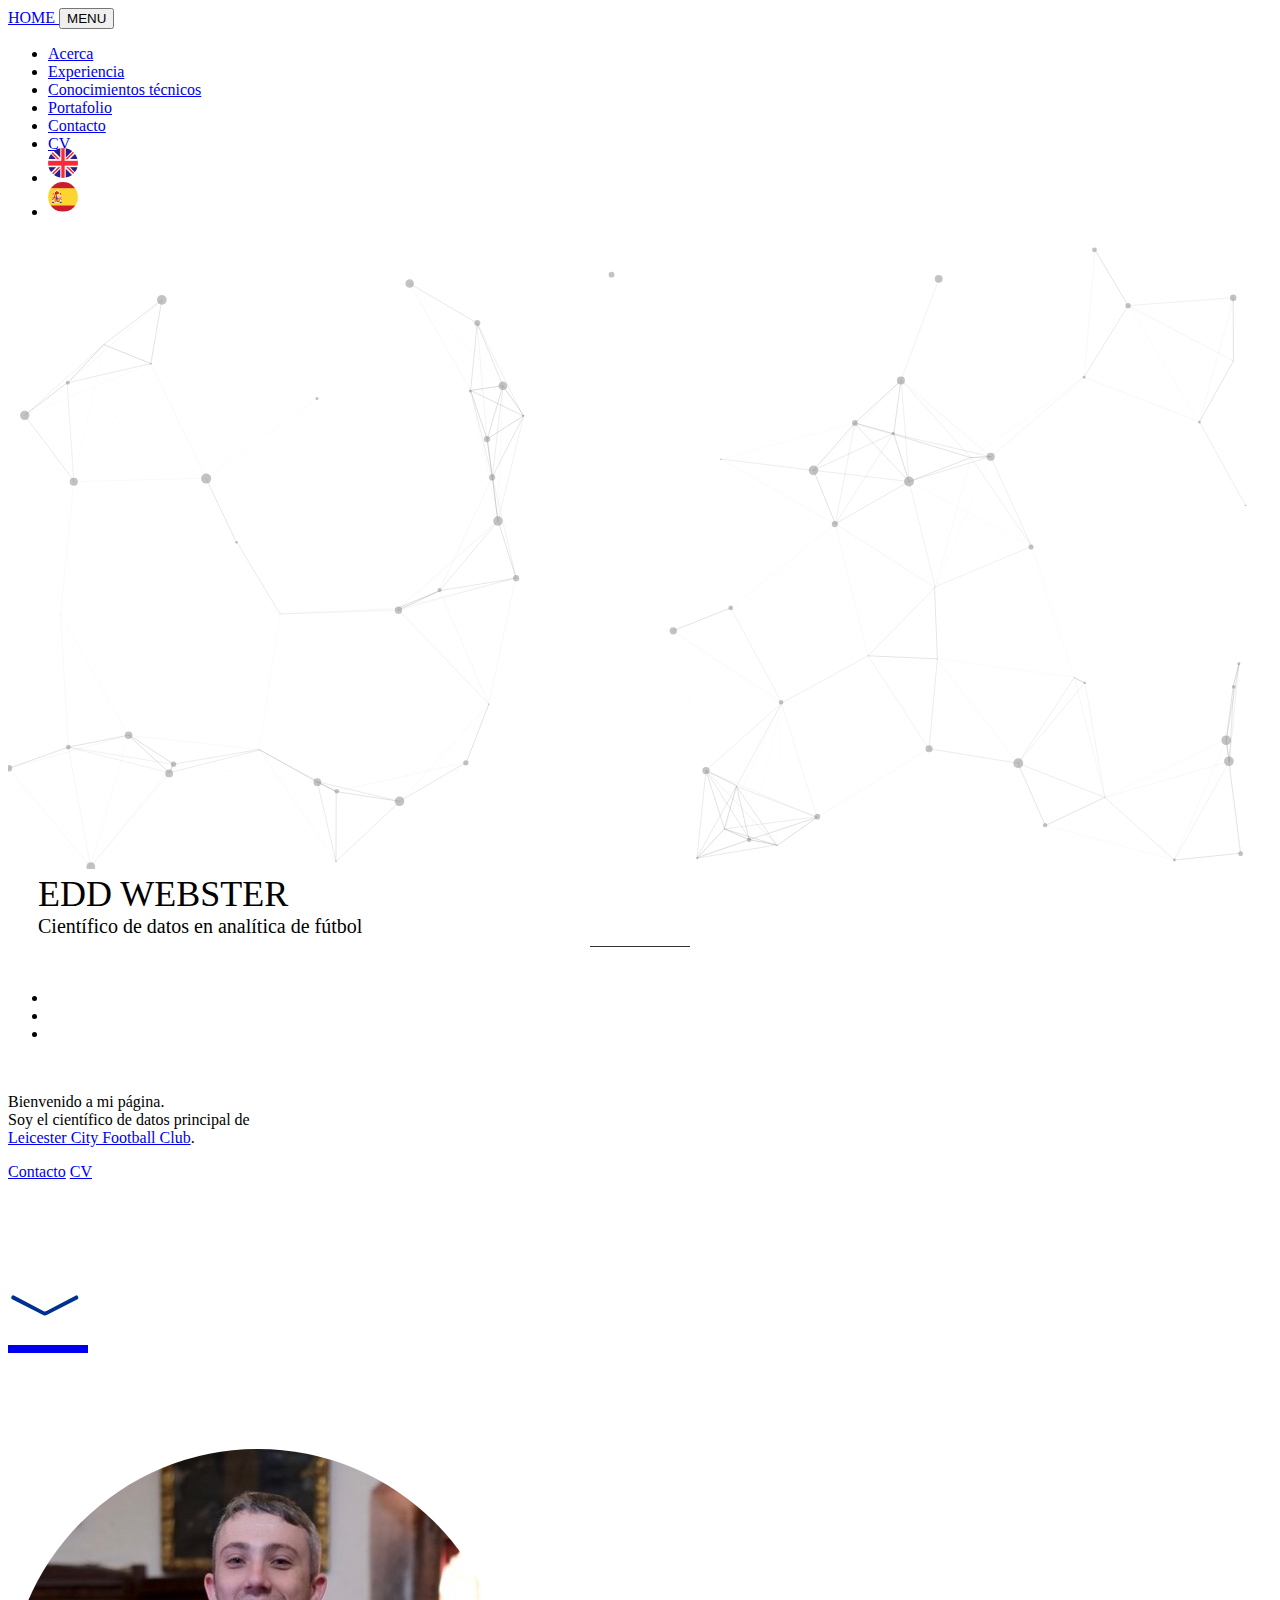
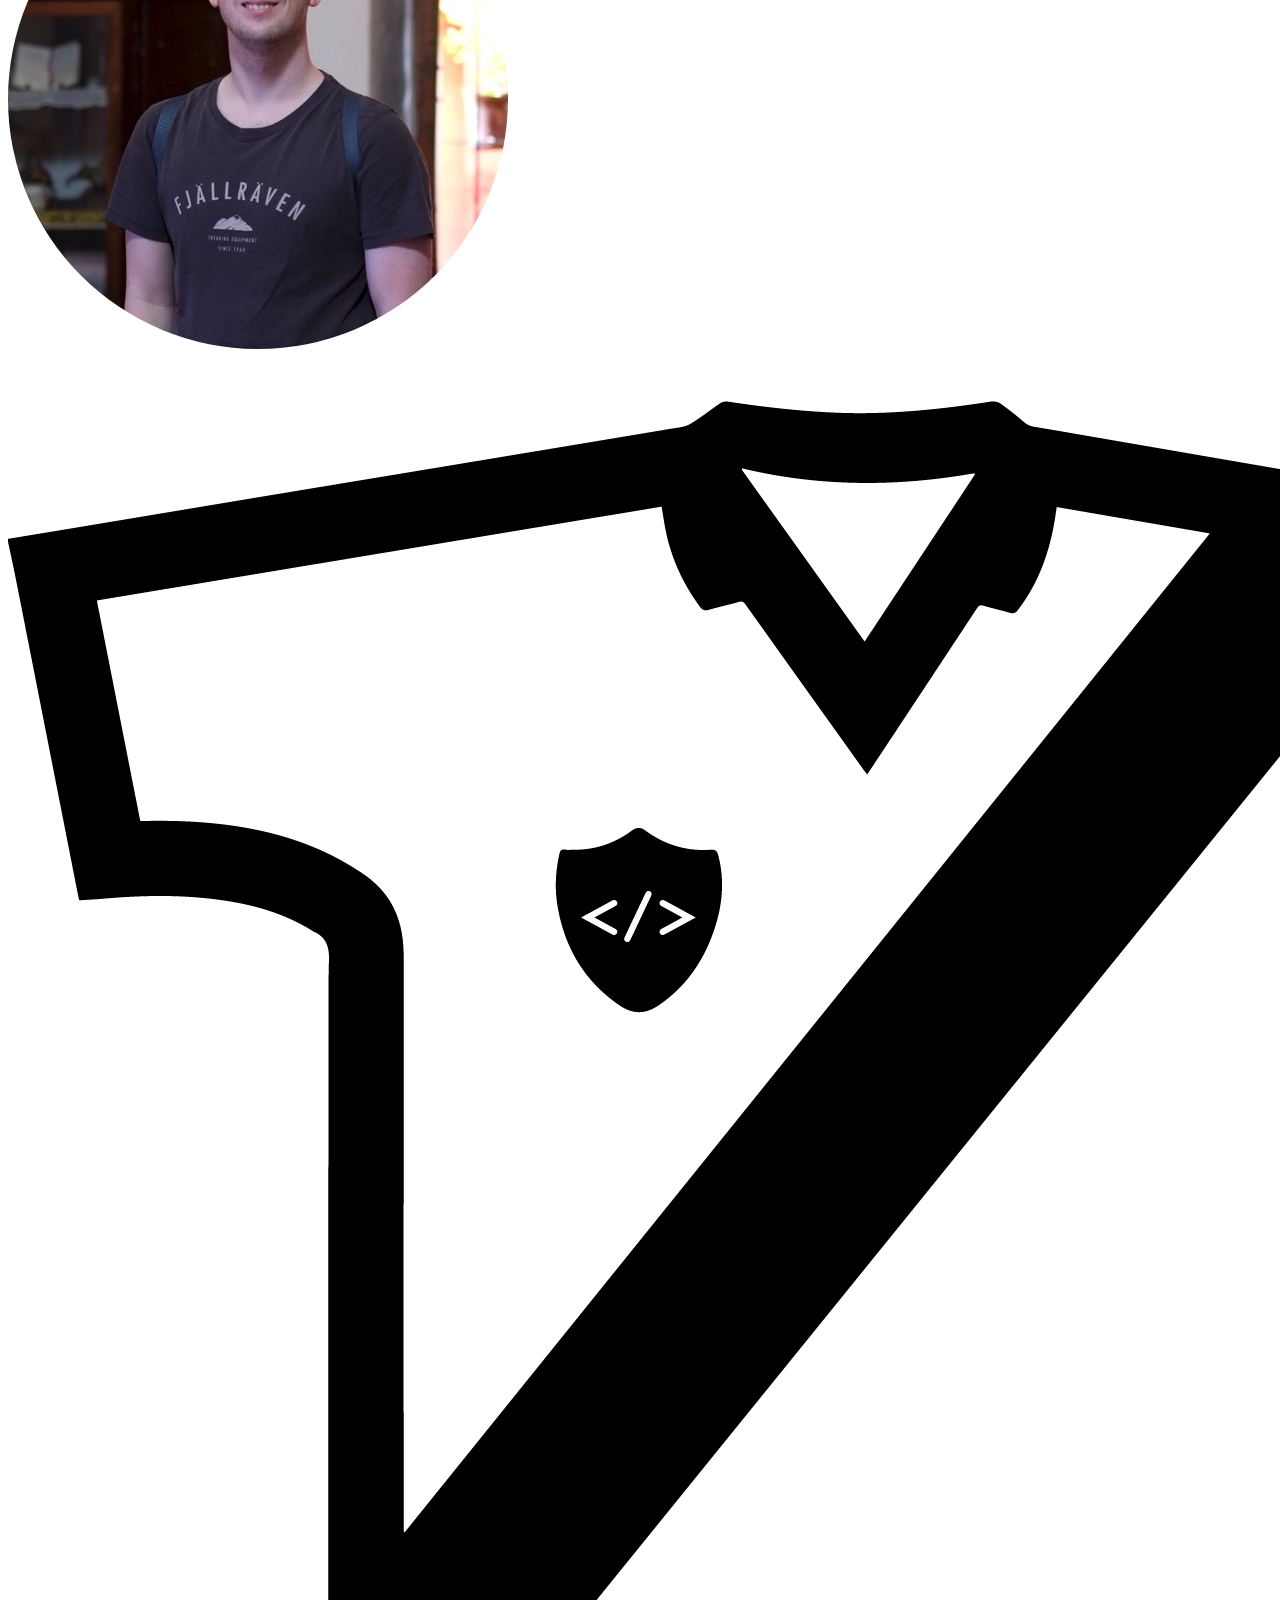
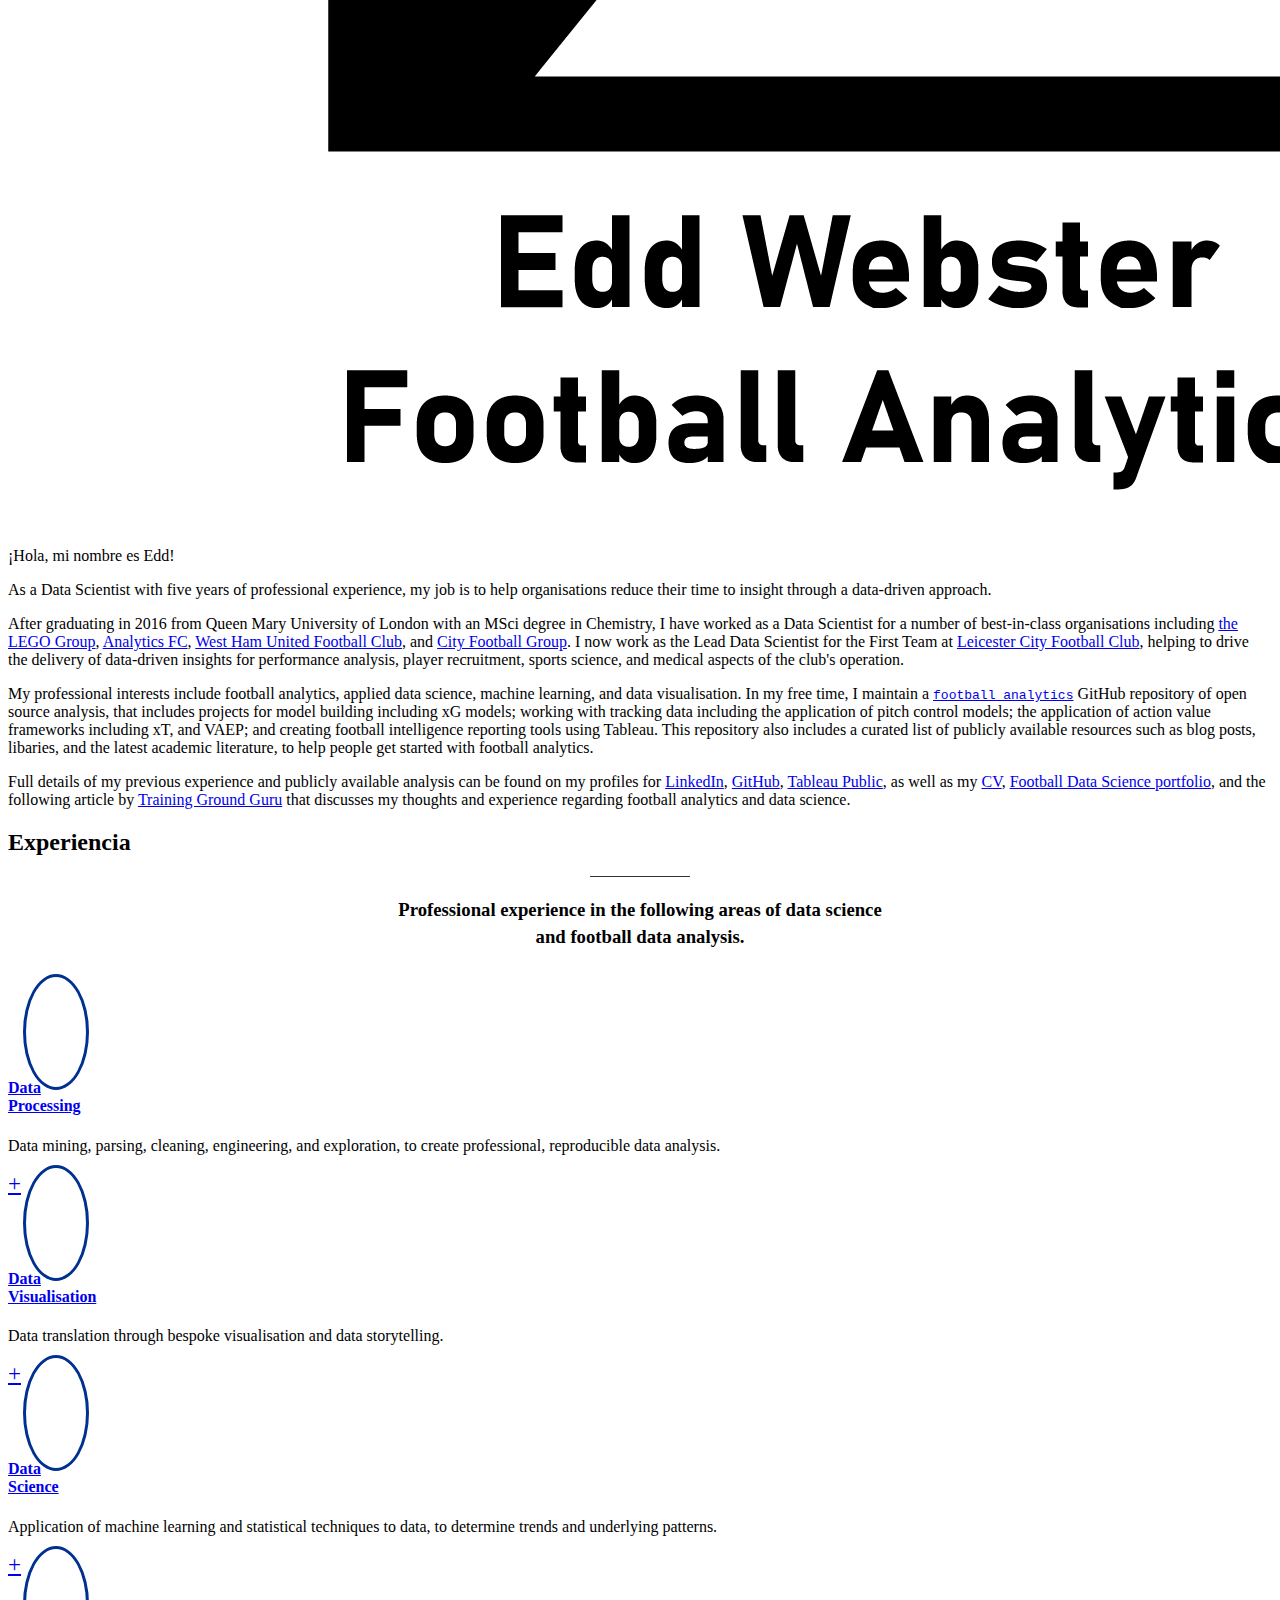
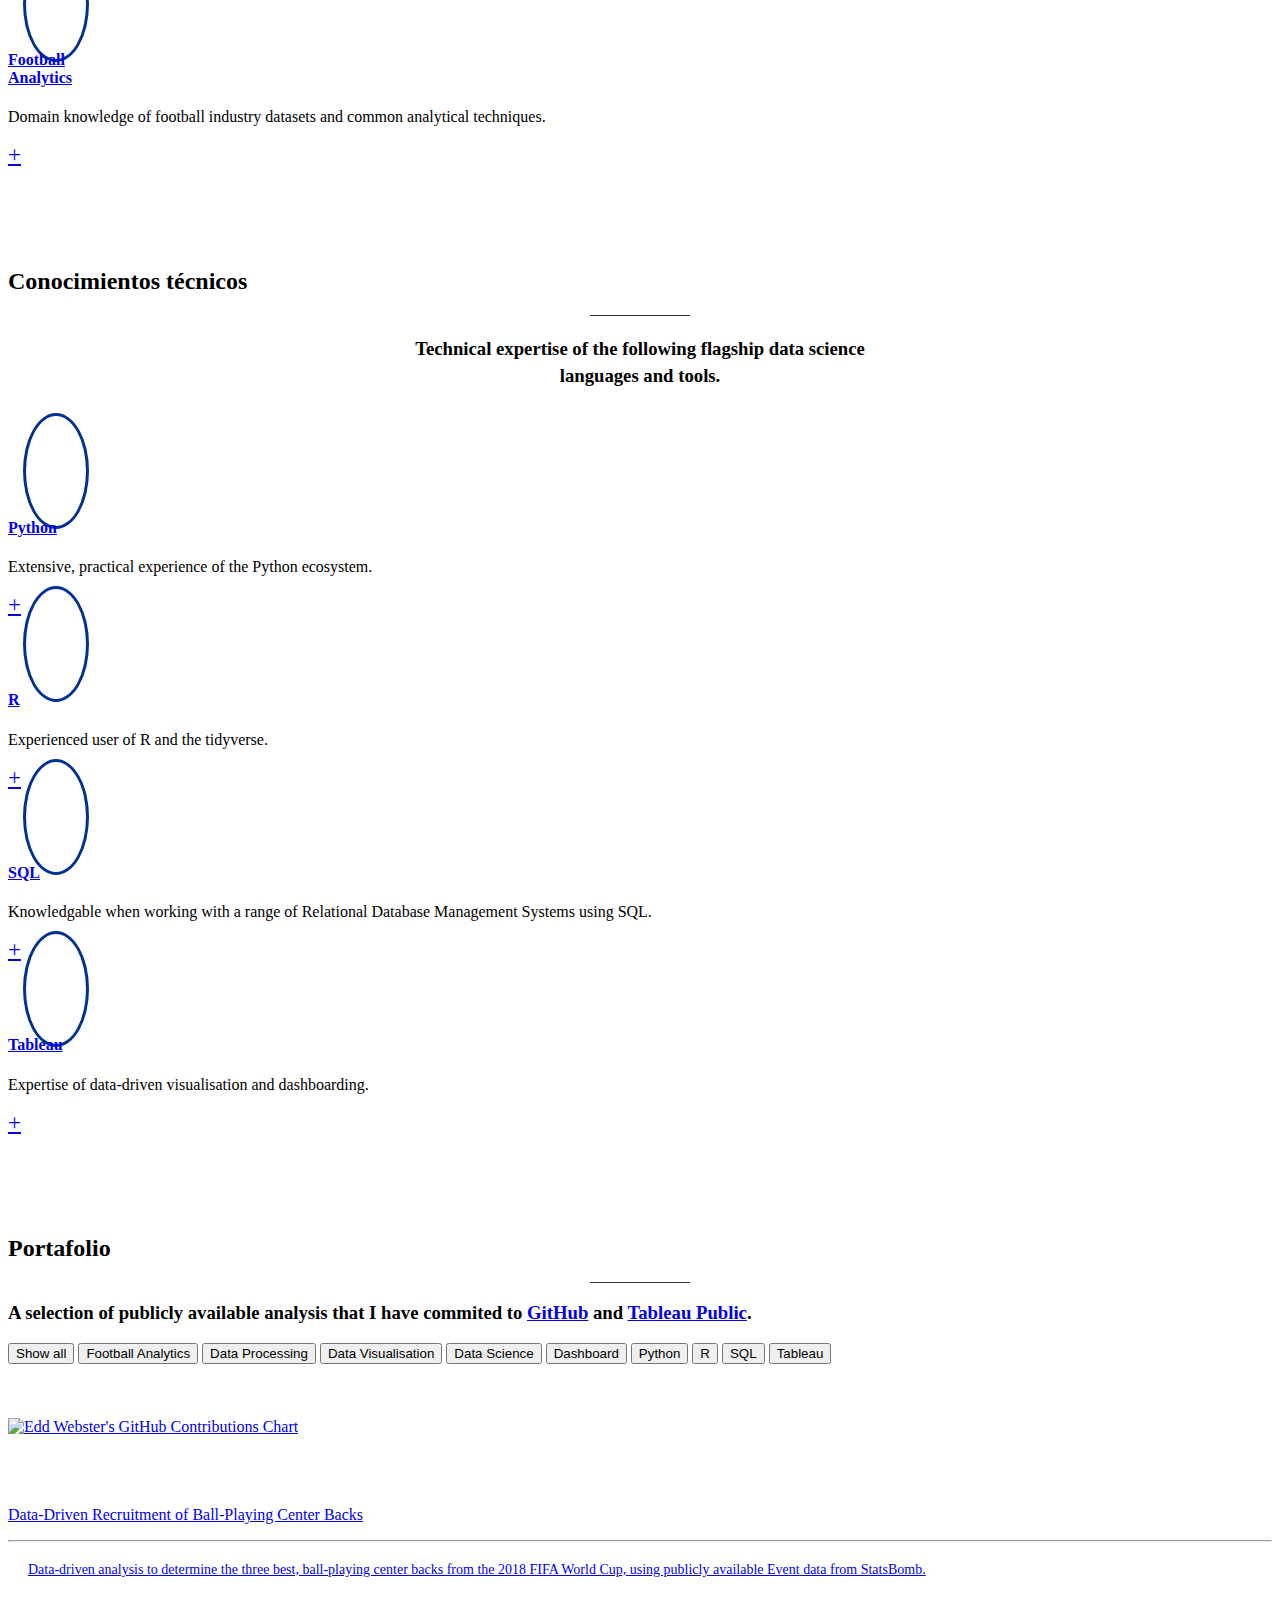
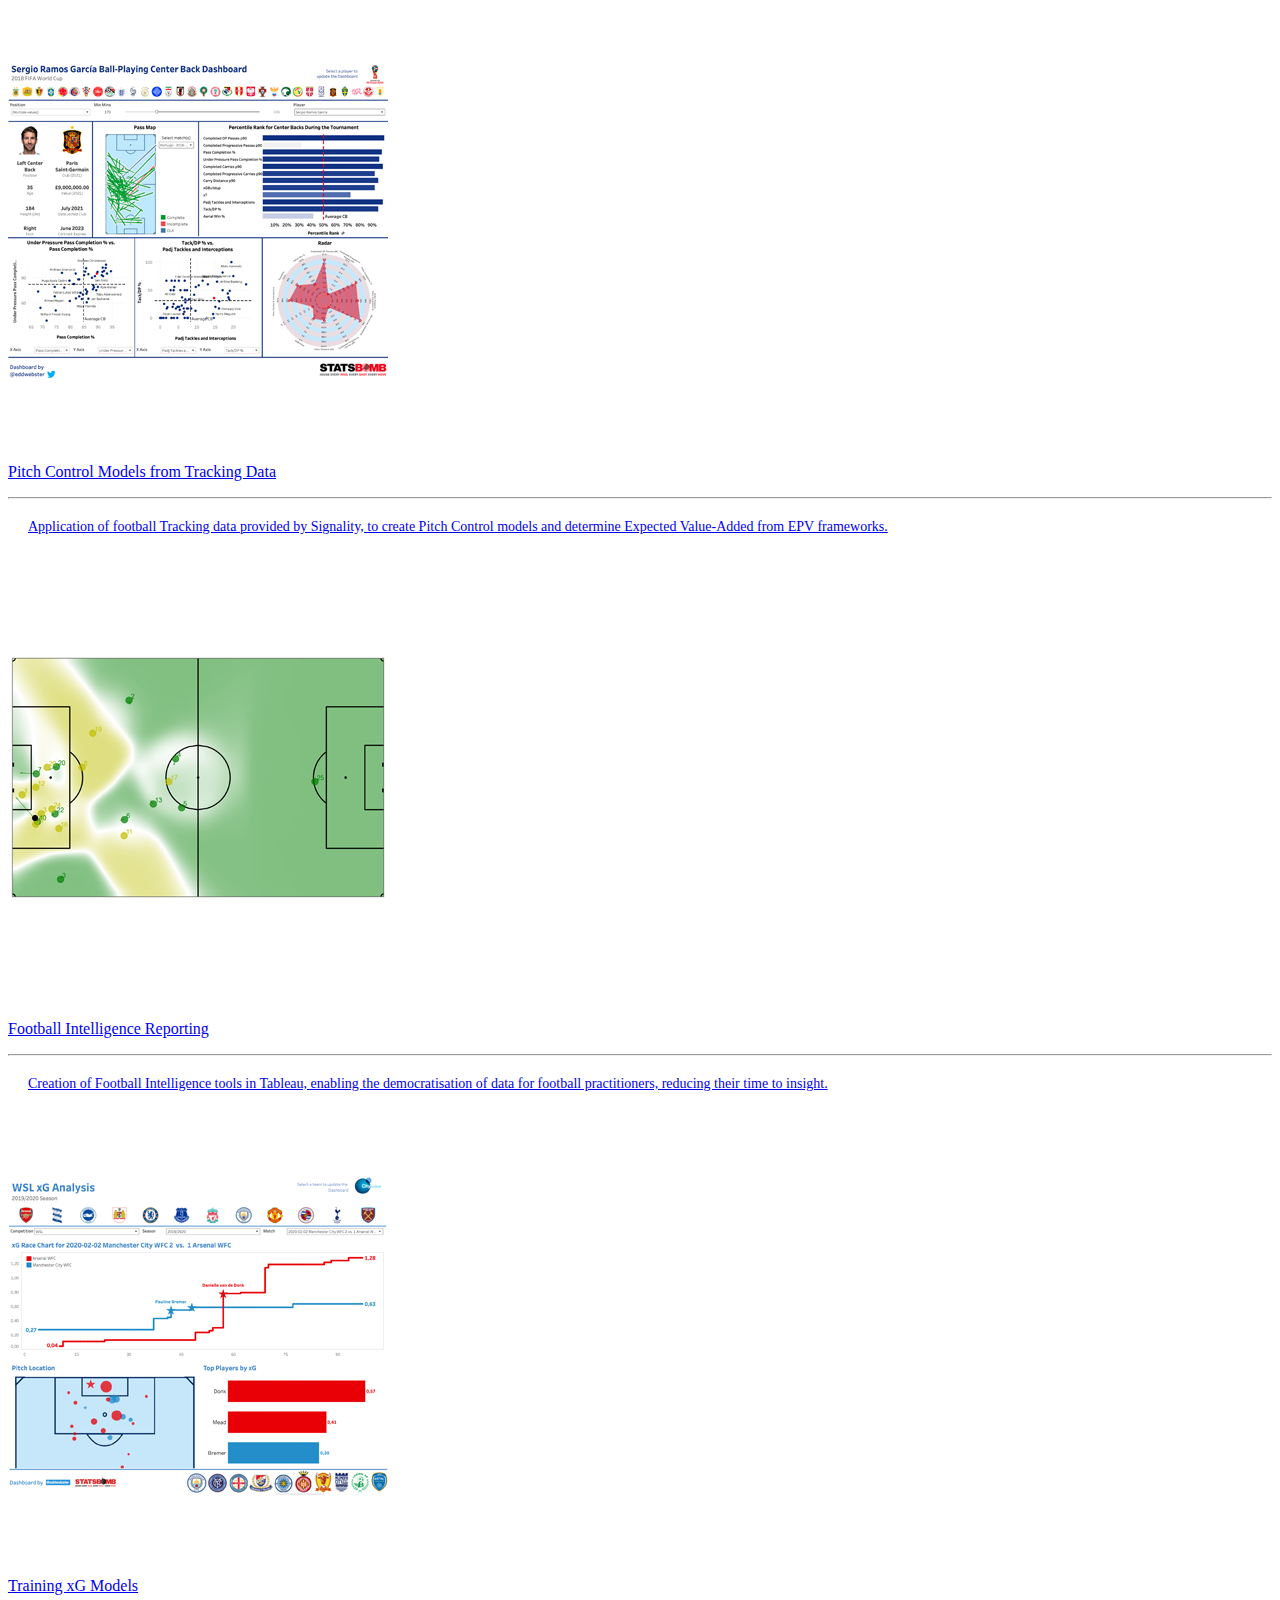
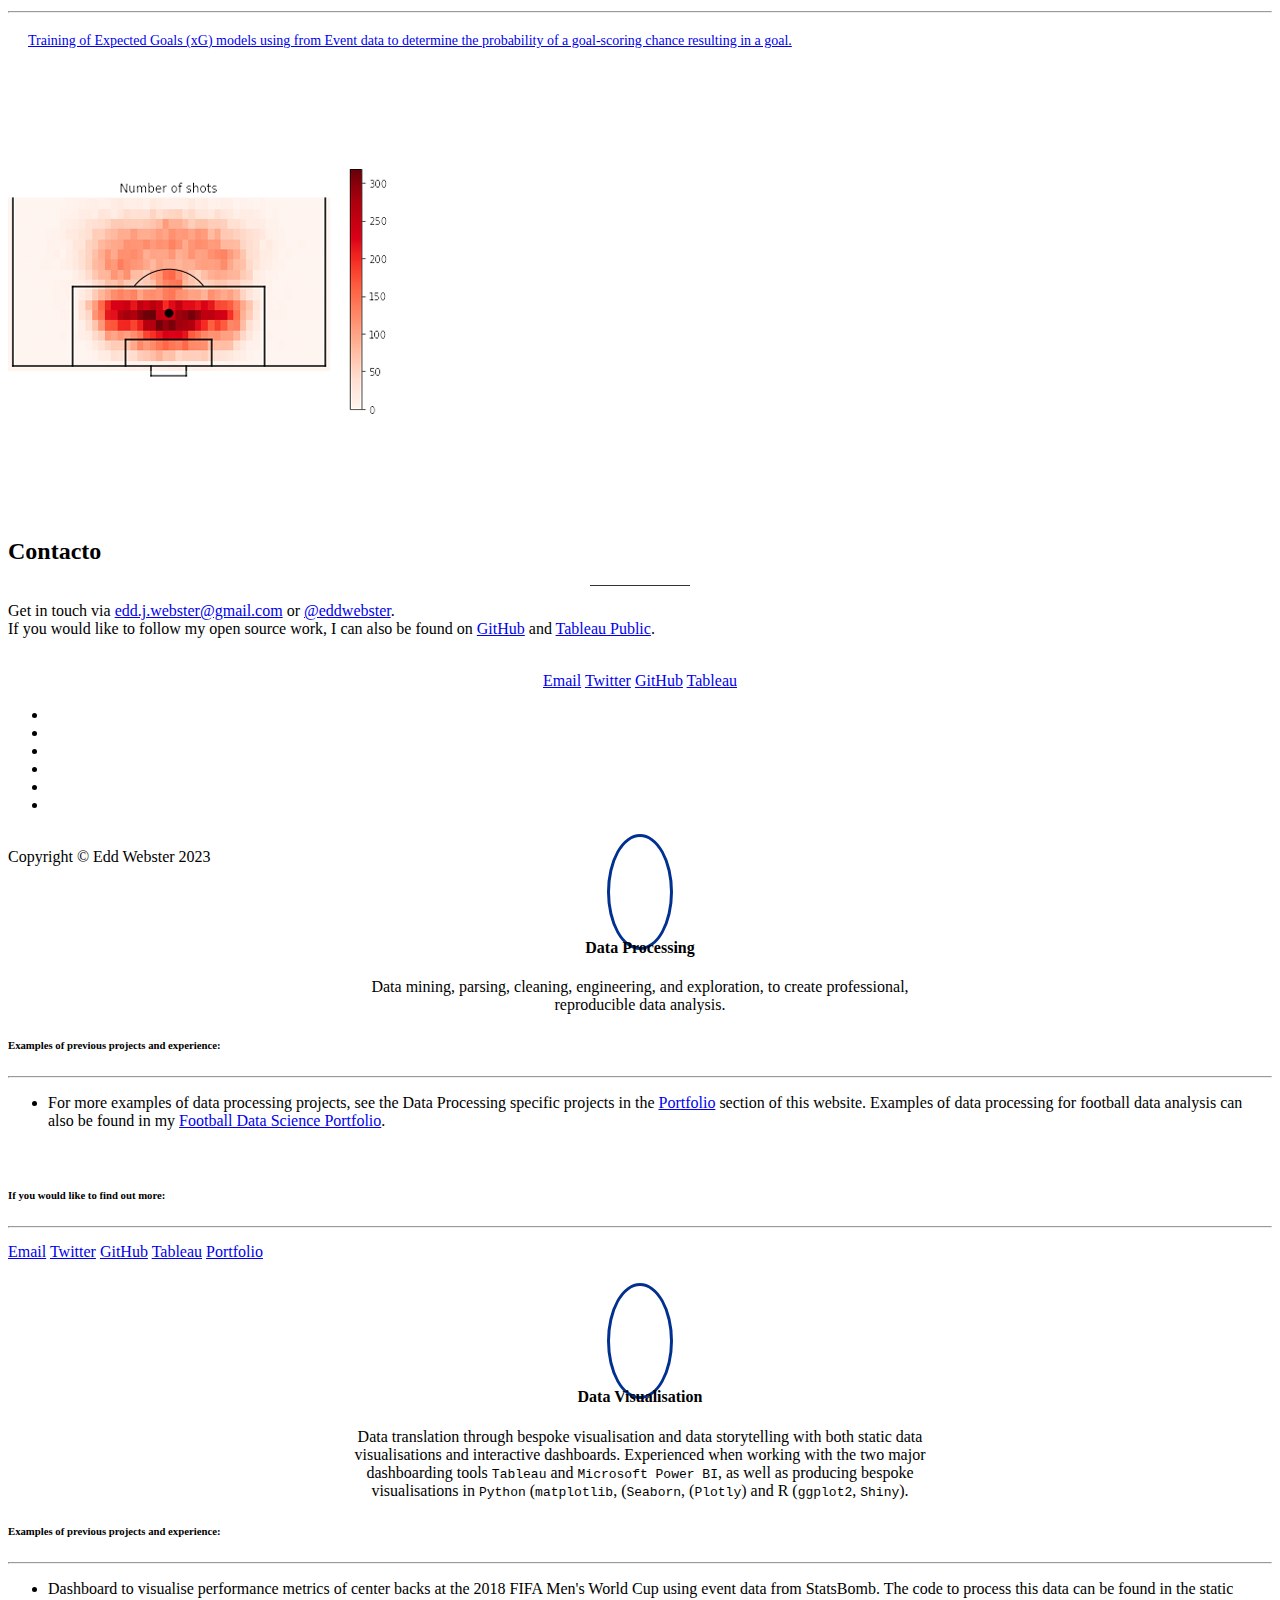
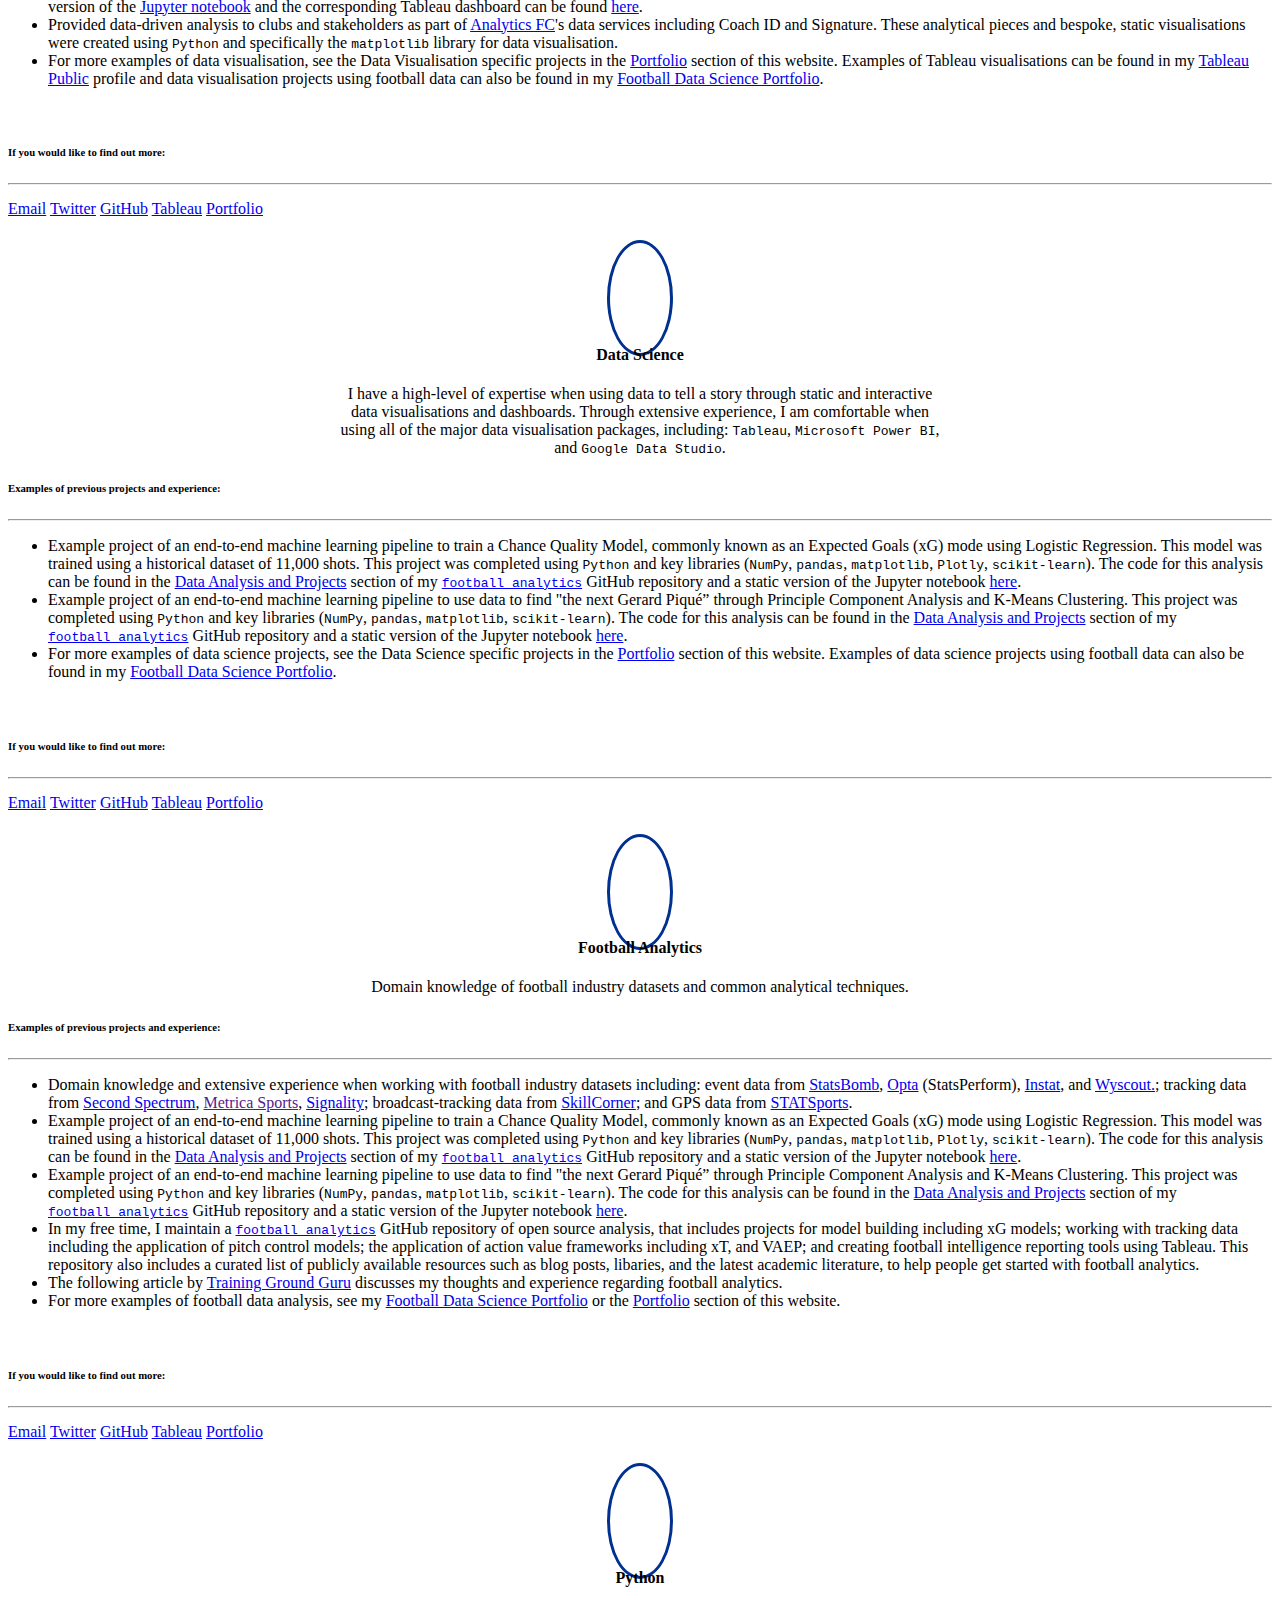
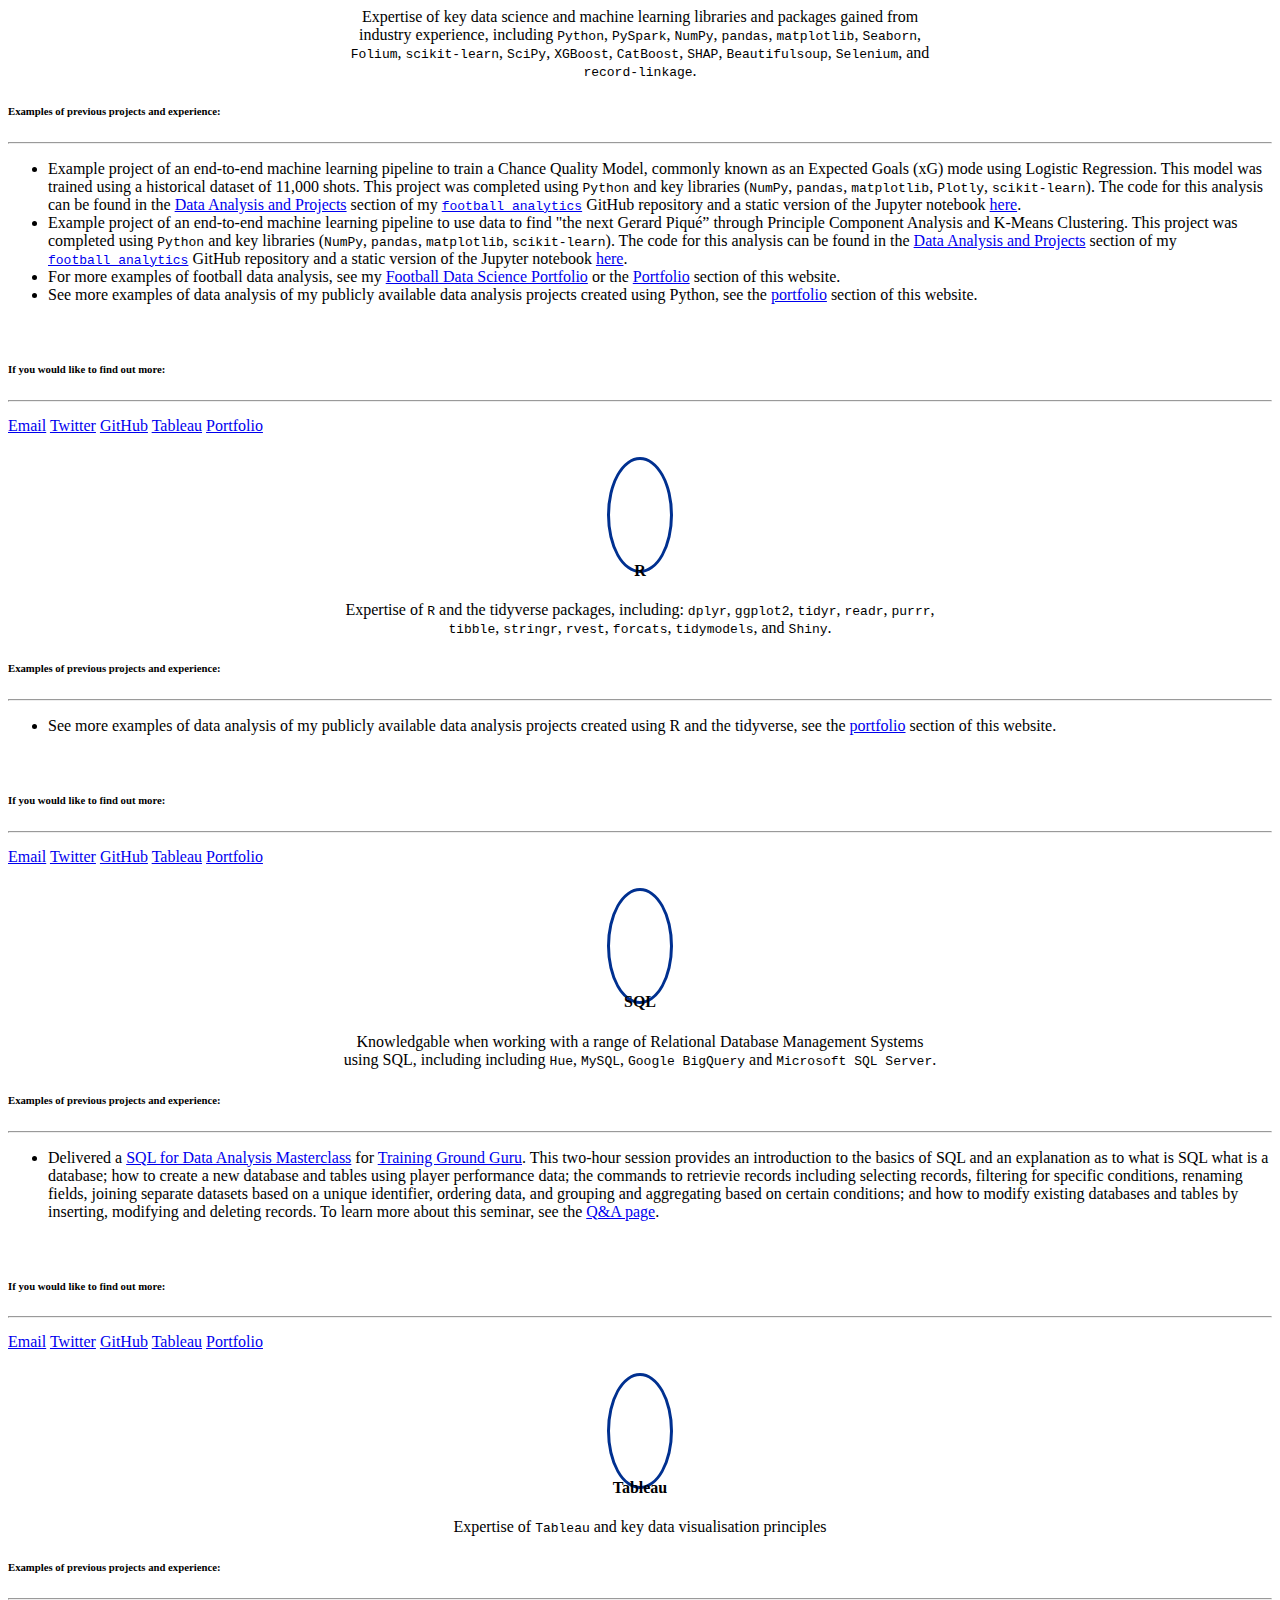
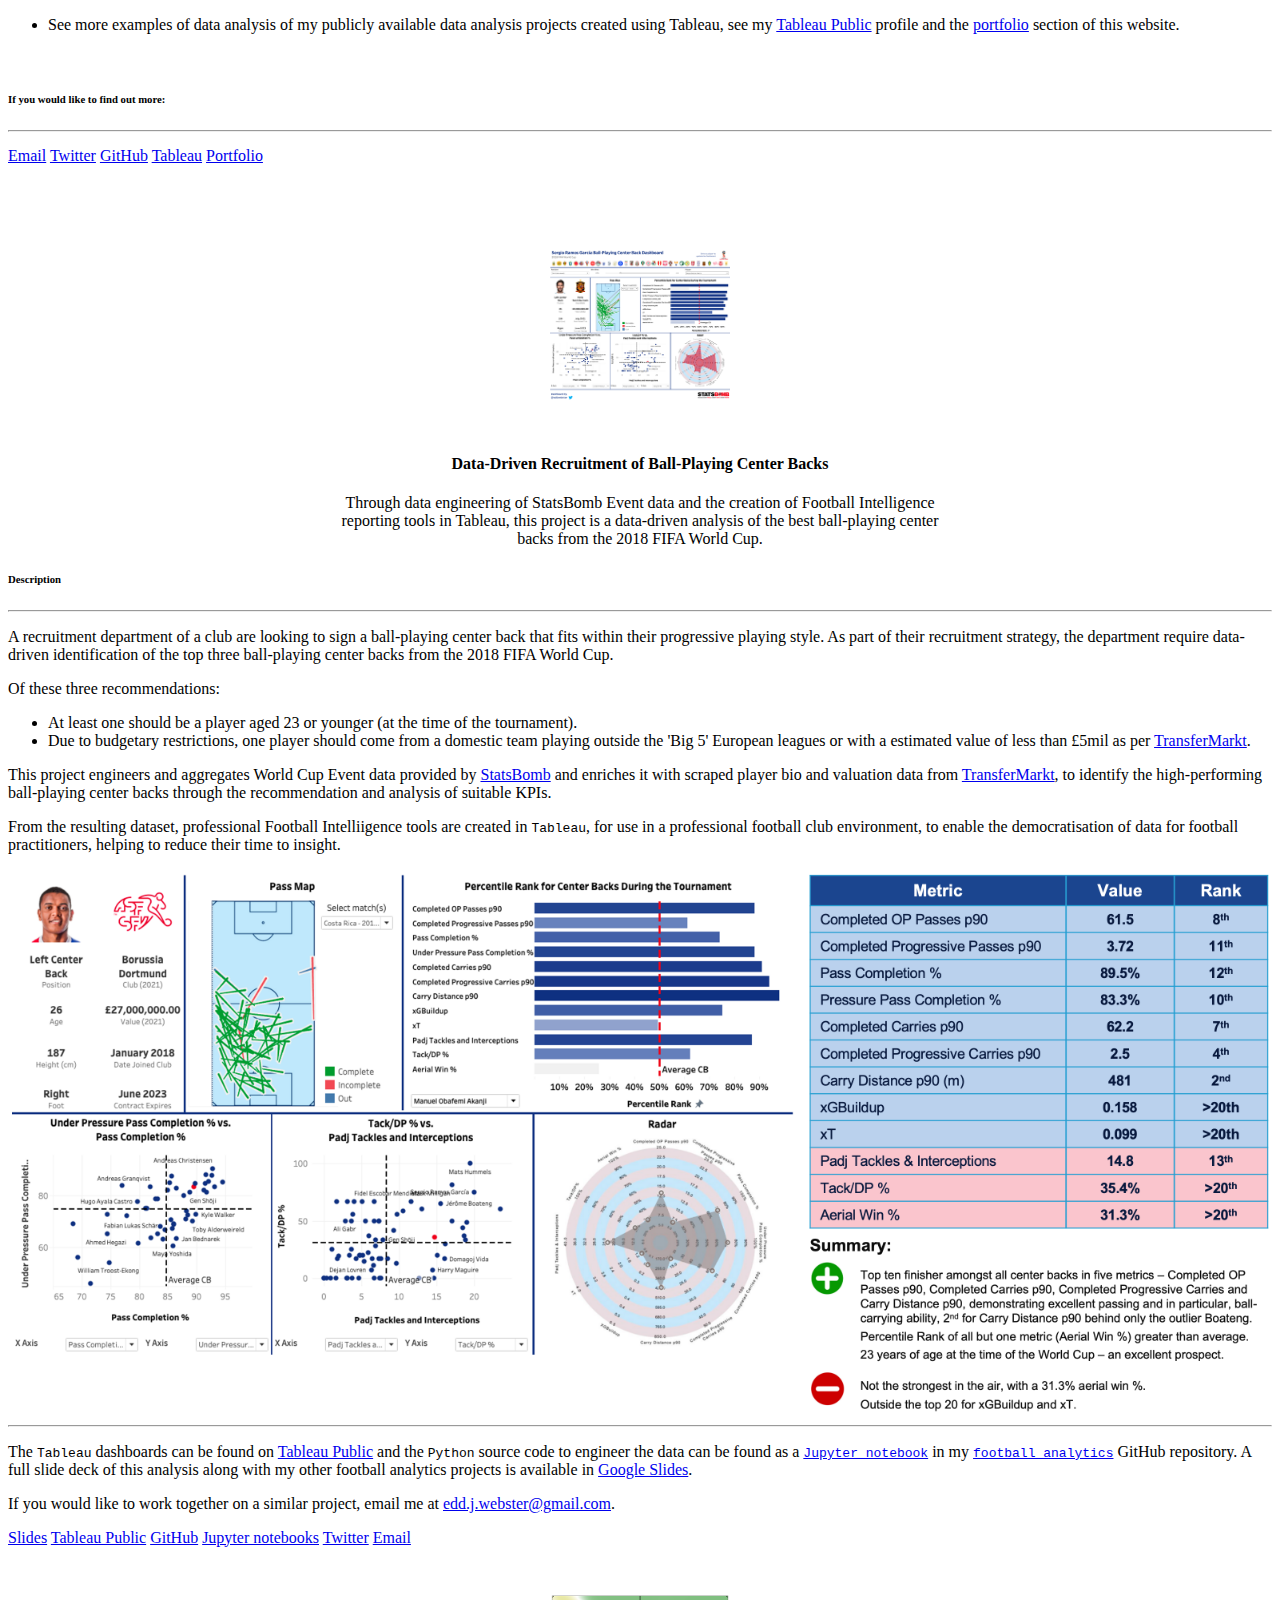
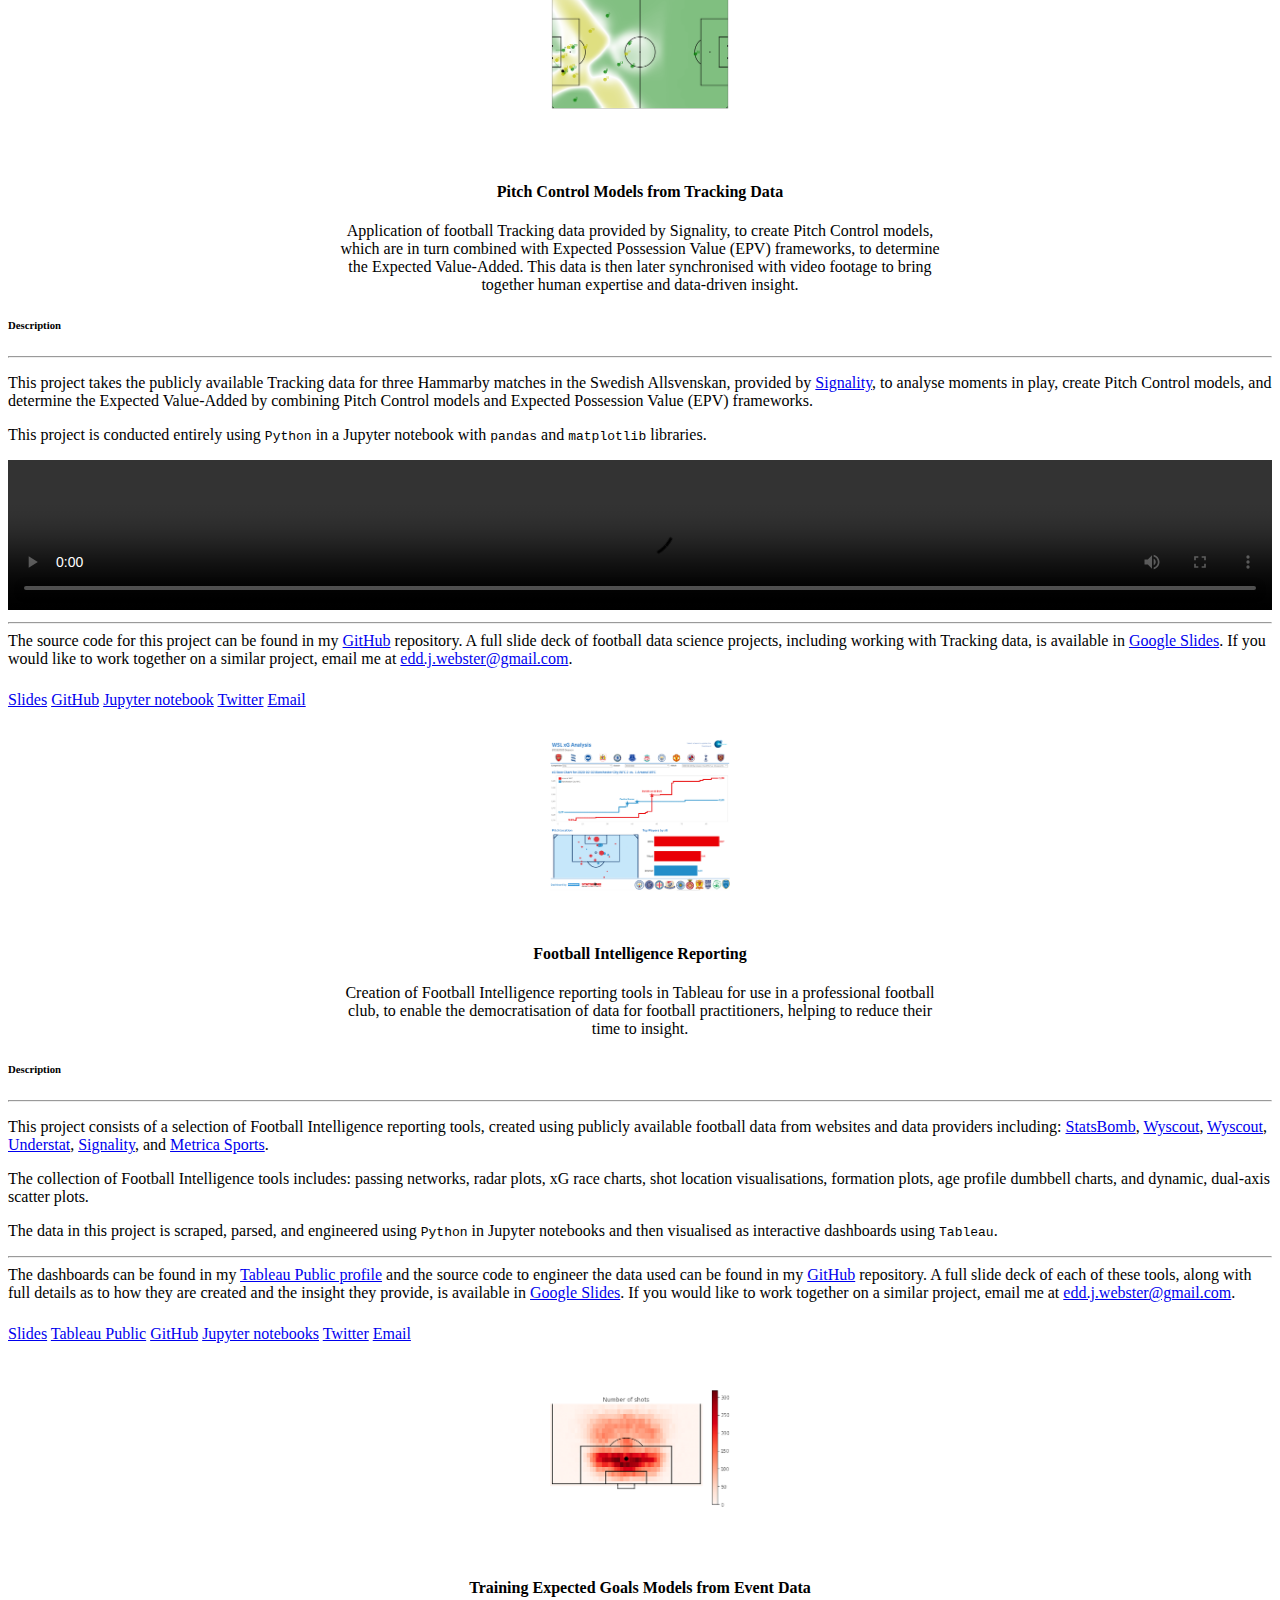
==== index-es.html @ 06b63a21 "Initial commit" ====
<!DOCTYPE html>
<html lang="en">
  
<meta http-equiv="content-type" content="text/html;charset=utf-8" />
<head>

    <!-- Global site tag (gtag.js) - Google Analytics -->
    <script async src="https://www.googletagmanager.com/gtag/js?id=UA-143476954-1"></script>
    <script>
      window.dataLayer = window.dataLayer || [];
      function gtag(){dataLayer.push(arguments);}
      gtag('js', new Date());

      gtag('config', 'UA-143476954-1');
    </script>

    <meta charset="utf-8">
    <title>Edd Webster | Científico de datos en analítica de fútbol</title>
    <meta name="viewport" content="width=device-width, initial-scale=1, shrink-to-fit=no">
    <meta name="description" content="Bienvenido a mi página. Mi nombre es Edd Webster y soy científico de datos en analítica de fútbol.">
    <meta name="keywords" content="Edd Webster, Football Data Scientist, Lead Data Scientist, Soccer Data Scientist, Football Analytics, Soccer Analytics, Football Data Analytics, Soccer Data Analytics, Sports Analytics, Análisis de Datos de Fútbol, Data Scientist, Data Science, Data Analysis, Data Visualisation, Machine Learning, AI, Statistics, Leicester City, Lego, Data, Football, Soccer, Futbol, Sports, Analytics, Sports Stats, Python, R, SQL, Tableau, Football Data, Football Stats, Soccer Data, Expected Goals, xG">
    <meta name="author" content="Edd Webster">
    <link rel="icon" href="img/logo/Home_single_small.png">

    <!-- Control appearance when shared by social media -->
    <meta property="og:title" content="Edd Webster | Científico de datos en analítica de fútbol"/>
    <meta property="og:image" content="img/logo/Home_single_medium.png"/>
    <meta property="og:description" content="Bienvenido a mi página. Mi nombre es Edd Webster y soy científico de datos en analítica de fútbol."/>
    <meta property='og:url' content="https://www.eddwebster.com"/>
    <meta property="og:type" content="website" />

    <!-- Bootstrap core CSS -->
    <link href="vendor/bootstrap/css/bootstrap.min.css" rel="stylesheet">

    <!-- Custom fonts for this template -->
    <link href="vendor/font-awesome/css/all.css" rel="stylesheet" type="text/css">
    <link href="https://fonts.googleapis.com/css?family=Montserrat:400,700" rel="stylesheet" type="text/css">
    <link href='https://fonts.googleapis.com/css?family=Kaushan+Script' rel='stylesheet' type='text/css'>
    <link href='https://fonts.googleapis.com/css?family=Droid+Serif:400,700,400italic,700italic' rel='stylesheet' type='text/css'>
    <link href='https://fonts.googleapis.com/css?family=Roboto+Slab:400,100,300,700' rel='stylesheet' type='text/css'>

    <!-- Custom styles for this template -->
    <link href="css/agency.css" rel="stylesheet">

  </head>

  <body id="page-top">



    <!--- Navigation -->
    <nav class="navbar main-nav navbar-expand-lg fixed-top" id="mainNav">
      <div class="container">
        <a class="js-scroll-trigger" href="#page-top">
          HOME
        </a>
        <button class="navbar-toggler navbar-toggler-right" type="button" data-toggle="collapse" data-target="#navbarResponsive" aria-controls="navbarResponsive" aria-expanded="false" aria-label="Toggle navigation">
          MENU
          <i class="fa fa-bars"></i>
        </button>
        <div class="collapse navbar-collapse" id="navbarResponsive">
          <ul class="navbar-nav text-uppercase ml-auto">
            <li class="nav-item">
              <a class="nav-link js-scroll-trigger" href="#about">Acerca</a>
            </li>
            <li class="nav-item">
              <a class="nav-link js-scroll-trigger" href="#experience">Experiencia</a>
            </li>
            <li class="nav-item">
              <a class="nav-link js-scroll-trigger" href="#expertise">Conocimientos técnicos</a>
            </li>
            <li class="nav-item">
              <a class="nav-link js-scroll-trigger" href="#portfolio">Portafolio</a>
            </li>
            <li class="nav-item">
              <a class="nav-link js-scroll-trigger" href="#contact">Contacto</a>
            </li>
            <li class="nav-item">
              <a class="nav-link" href="/downloads/EddWebsterCV.pdf" download>CV</a>
            </li>
            <li class="nav-item">
              <a class="nav-link" href="index.html"><img src="./img/flags/en.png" alt="English" style="border-radius: 50%; width: 30px; height: 30px; position: relative; top: -5px"></a>
            </li>
            <li class="nav-item">
              <a class="nav-link" href="index-es.html"><img src="./img/flags/es.png" alt="Español" style="border-radius: 50%; width: 30px; height: 30px; position: relative; top: -5px"></a>
            </li>
          </ul>
        </div>
      </div>
    </nav>



<!--- Landing Section -->
<header class="masthead">
  <div id="particles-js"></div>
  <div class="textlanding">
      <p style="display:inline; font-size: 36px; padding-left: 30px">EDD WEBSTER</p><br>
      <p style="display:inline; font-size: 20px; padding-left: 30px">Científico de datos en analítica de fútbol</p>
      <hr style="width: 100px; height: 1px; border:none;color:#333;background-color:#333;">
      <br>
      <ul class="list-inline social-buttons">
        <li class="list-inline-item">
          <a href="mailto:edd.j.webster@gmail.com?Subject=Hello" target="_top">
            <i class="fas fa-at"></i>
          </a>
        </li>
        <li class="list-inline-item social-buttons">
          <a href="https://www.linkedin.com/in/eddwebster" target="_blank">
            <i class="fab fa-linkedin"></i>
          </a>
        </li>
        <li class="list-inline-item social-buttons">
          <a href="https://github.com/eddwebster" target="_blank">
            <i class="fab fa-github" style="color: white"></i>
          </a>
        </li>
      </ul>
      <br>
      <p>Bienvenido a mi página.<br>Soy el científico de datos principal de<br><a href="https://www.lcfc.com/" target="_blank">Leicester City Football Club</a>.</p>
      <a class="btn btn-primary btn-xl text-uppercase js-scroll-trigger" href="#contacto">Contacto</a>
      <a class="btn btn-primary btn-xl text-uppercase js-scroll-trigger" href="/downloads/EddWebsterCV.pdf" download>CV</a>
  </div>
  <div class="arrowlanding">
    <a class="js-scroll-trigger" href="#acerca"><p style="font-size: 80px; color: #003090">&#xfe40;</p></a>
  </div>
</header>


<!-- scripts -->
<script src="js/particles.js"></script>
<script src="js/appHome.js"></script>



<!--- About Section -->
<section id="about" class="bg-light" >
  <div class="container" >

    <div class="row">
      <div class="col-lg-3 text-center">
        <img class="img-fluid" src="img/edd_webster_profile.jpg" alt="Edd Webster profile picture" style="margin-bottom: 30px; border-radius: 50%">
        <br>
        <br>
        <img class="img-fluid" src="img/edd_webster_football_analytics.png" alt="Edd Webster Football Analytics" style="margin-bottom: 30px">
      </div>
      <div class="col-lg-9 text-center text-md-left">
        <p>¡Hola, mi nombre es Edd!</p>
        <p>As a Data Scientist with five years of professional experience, my job is to help organisations reduce their time to insight through a data-driven approach.</p>
        <p>After graduating in 2016 from Queen Mary University of London with an MSci degree in Chemistry, I have worked as a Data Scientist for a number of best-in-class organisations including <a href="/downloads/EddWebsterCVLEGO.pdf" download>the LEGO Group</a>, <a href="https://analyticsfc.co.uk/" target="_blank">Analytics FC</a>, <a href="https://www.whufc.com/" target="_blank">West Ham United Football Club</a>, and <a href="https://www.cityfootballgroup.com/" target="_blank">City Football Group</a>. I now work as the Lead Data Scientist for the First Team at <a href="https://www.lcfc.com/" target="_blank">Leicester City Football Club</a>, helping to drive the delivery of data-driven insights for performance analysis, player recruitment, sports science, and medical aspects of the club's operation.</p>
        <p>My professional interests include football analytics, applied data science, machine learning, and data visualisation. In my free time, I maintain a <code><a href="https://github.com/eddwebster/football_analytics" target="_blank">football_analytics</a></code> GitHub repository of open source analysis, that includes projects for model building including xG models; working with tracking data including the application of pitch control models; the application of action value frameworks including xT, and VAEP; and creating football intelligence reporting tools using Tableau. This repository also includes a curated list of publicly available resources such as blog posts, libaries, and the latest academic literature, to help people get started with football analytics.</p>
        <p>Full details of my previous experience and publicly available analysis can be found on my profiles for <a href="https://www.linkedin.com/in/eddwebster/" target="_blank">LinkedIn</a>, <a href="https://github.com/eddwebster/" target="_blank">GitHub</a>, <a href="https://public.tableau.com/profile/edd.webster#!/" target="_blank">Tableau Public</a>, as well as my <a href="/downloads/EddWebsterCV.pdf" download>CV</a>, <a href="https://docs.google.com/presentation/d/1EQ4meB5Y2TGuIn3K31OdkvoI-8QlPW2MhZE8UEhZ38c/edit?usp=sharing" target="_blank">Football Data Science portfolio</a>, and the following article by <a href="https://trainingground.guru/articles/edd-webster-from-man-city-to-lego" target="_blank">Training Ground Guru</a > that discusses my thoughts and experience regarding football analytics and data science.
      </div>
    </div>


<!--- 
    <div class="row hide-if-small-screen" style="padding-top: 5%">
      <div class="col-lg-12 text-center">
        <svg width="1000" height="100">
          <line x1="0" y1="50" x2="1000" y2="50" style="stroke:black; stroke-width:1.5" />

          <circle cx="40" cy="50" r="10" stroke="#f8f9fa" stroke-width="6" fill="#003090" />
          <text text-anchor="middle" x="40" y="80" fill="black">2012</text>
          <text font-size="11" text-anchor="middle" x="100" y="30" fill="black">MSci Degree</text>
          <a href="https://www.qmul.ac.uk/" target="_blank"><text style="font-style: italic" font-size="12" text-anchor="middle" x="100" y="80" fill="#808080">QM Univ.</text></a>

          <circle cx="160" cy="50" r="10" stroke="#f8f9fa" stroke-width="6" fill="#003090" />
          <text text-anchor="middle" x="160" y="80" fill="black">2017</text>
          <text font-size="11" text-anchor="middle" x="200" y="30" fill="black">TL</text>
          <a href="https://www.volunteerics.org/" target="_blank"><text style="font-style: italic" font-size="12" text-anchor="middle" x="200" y="80" fill="#808080">ICS</text></a>
          <text font-size="11" text-anchor="middle" x="240" y="30" fill="black">Biz Analyst</text>
          <a href="http://feslighting.co.uk/" target="_blank"><text style="font-style: italic" font-size="12" text-anchor="middle" x="240" y="80" fill="#808080">FES</text></a>

          <circle cx="280" cy="50" r="10" stroke="#f8f9fa" stroke-width="6" fill="#003090" />
          <text text-anchor="middle" x="280" y="80" fill="black">2018</text>
          <text font-size="11" text-anchor="middle" x="340" y="30" fill="black">Lead Data Analyst</text>
          <a href="https://www.tourismholdingslatam.com/" target="_blank"><text style="font-style: italic" font-size="12" text-anchor="middle" x="340" y="80" fill="#808080">THL</text></a>

          <circle cx="400" cy="50" r="10" stroke="#f8f9fa" stroke-width="6" fill="#003090" />
          <text text-anchor="middle" x="400" y="80" fill="black">2019</text>
          <text font-size="11" text-anchor="middle" x="460" y="30" fill="black">MI & Insight Analyst</text>
          <a href="https://www.fisglobal.com/" target="_blank"><text style="font-style: italic" font-size="12" text-anchor="middle" x="460" y="80" fill="#808080">FIS</text></a>
          
          <circle cx="520" cy="50" r="10" stroke="#f8f9fa" stroke-width="6" fill="#003090" />
          <text text-anchor="middle" x="520" y="80" fill="black">2020</text>
          <text font-size="11" text-anchor="middle" x="580" y="30" fill="black">Data & Insight Analyst</text>
          <a href="https://www.cityfootballgroup.com/" target="_blank"><text style="font-style: italic" font-size="12" text-anchor="middle" x="580" y="80" fill="#808080">CFG</text></a>

          <circle cx="640" cy="50" r="10" stroke="#f8f9fa" stroke-width="6" fill="#003090" />
          <text text-anchor="middle" x="640" y="80" fill="black">2021</text>
          <text font-size="11" text-anchor="middle" x="700" y="30" fill="black">Sr. Data Manager</text>
          <a href="https://www.whufc.com/" target="_blank"><text style="font-style: italic" font-size="12" text-anchor="middle" x="700" y="80" fill="#808080">WHUFC</text></a>

          <circle cx="760" cy="50" r="10" stroke="#f8f9fa" stroke-width="6" fill="#003090" />
          <text text-anchor="middle" x="760" y="80" fill="black">2022</text>
          <text font-size="11" text-anchor="middle" x="820" y="30" fill="black">Data Scientist</text>
          <a href="https://www.lego.com/" target="_blank"><text style="font-style: italic" font-size="12" text-anchor="middle" x="820" y="80" fill="#808080">LEGO</text></a>

          <circle cx="880" cy="50" r="10" stroke="#f8f9fa" stroke-width="6" fill="#003090" />
          <text text-anchor="middle" x="880" y="80" fill="black">2023</text>
          <text font-size="11" text-anchor="middle" x="940" y="30" fill="black">Lead Data Scientist</text>
          <a href="https://www.lcfc.com/" target="_blank"><text style="font-style: italic" font-size="12" text-anchor="middle" x="940" y="80" fill="#808080">LCFC</text></a>

        </svg>
      </div>
    </div>
  </div>
-->
</section>



<!--- Experience Section -->
<style>
.experience-logo {
  margin: 15px;
  color: #003090;
  font-size: 45px;
  padding: 30px;
  border-radius: 50%;
  border-color: black;
  border-width: 5px;
  border: solid;
}
.experience-logo:hover {
  color: white;
  background-color: #003090;
}
</style>

<section id="experience" class="bg" >
  <div class="container" >
    <div class="row">
      <div class="col-lg-12 text-center" style="padding-bottom: 3%">
        <h2 class="section-heading text-uppercase">Experiencia</h2>
        <hr style="width: 100px; height: 1px; border:none;color:#333;background-color:#333;">
        <center><h3 style="max-width: 500px;  line-height: 27px;" class="section-subheading text-muted">Professional experience in the following areas of data science and football data analysis.</h3></center>
      </div>
    </div>
  <div class="row">
    <div class="col-lg-3 text-center">
      <a data-toggle="modal" href="#dataProcessing"><i class="fa fa-wrench experience-logo"></i></a>
      <a data-toggle="modal" href="#dataProcessing"><h4>Data<br>Processing</h4></a>
      <p>Data mining, parsing, cleaning, engineering, and exploration, to create professional, reproducible data analysis.</p>
      <a data-toggle="modal" href="#dataProcessing" style="font-size: 23px">+</a>
    </div>
    <div class="col-lg-3 text-center">
      <a data-toggle="modal" href="#dataVisualisation"><i class="fas fa-chart-bar experience-logo"></i></a>
      <a data-toggle="modal" href="#dataVisualisation"><h4>Data<br>Visualisation</h4></a>
      <p>Data translation through bespoke visualisation and data storytelling.</p>
      <a data-toggle="modal" href="#dataVisualisation" style="font-size: 23px">+</a>
    </div>
    <div class="col-lg-3 text-center">
      <a data-toggle="modal" href="#dataScience"><i class="fa fa-flask experience-logo"></i></a>
      <a data-toggle="modal" href="#dataScience"><h4>Data<br>Science</h4></a>
      <p>Application of machine learning and statistical techniques to data, to determine trends and underlying patterns.</p>
      <a data-toggle="modal" href="#dataScience" style="font-size: 23px">+</a>
    </div>
    <div class="col-lg-3 text-center">
      <a data-toggle="modal" href="#footballAnalytics"><i class="fa fa-futbol experience-logo"></i></a>
      <a data-toggle="modal" href="#footballAnalytics"><h4>Football<br>Analytics</h4></a>
      <p>Domain knowledge of football industry datasets and common analytical techniques.</p>
      <a data-toggle="modal" href="#footballAnalytics" style="font-size: 23px">+</a>
    </div>
  </div>
</section>



<!--- Expertise Section -->
<section class="expertise" id="expertise" style="padding-top: 0px; padding-bottom: 0px">
  <div class="parallaxwebsite">
    <div class="container" style="padding-top: 80px; padding-bottom: 80px">
      <div class="container" >
        <div class="row">
          <div class="col-lg-12 text-center" style="padding-bottom: 3%">
            <h2 class="section-heading text-uppercase">Conocimientos técnicos</h2>
            <hr style="width: 100px; height: 1px; border:none;color:#333; background-color:#333;">
            <center><h3 style="max-width: 500px; line-height: 27px;" class="section-subheading text-muted"><b>Technical expertise of the following flagship data science languages and tools.</b></h3></center>
          </div>
      </div>
      <div class="row">
        <div class="col-lg-3 text-center">
          <a data-toggle="modal" href="#python"><i class="fab fa-python experience-logo"></i></a>
          <a data-toggle="modal" href="#python"><h4><b>Python</b></h4></a>
          <p>Extensive, practical experience of the Python ecosystem.</p>
          <a data-toggle="modal" href="#python" style="font-size: 23px">+</a>
        </div>
        <div class="col-lg-3 text-center">
          <a data-toggle="modal" href="#r"><i class="fab fa-r-project experience-logo"></i></a>
          <a data-toggle="modal" href="#r"><h4><b>R</b></h4></a>
          <p>Experienced user of R and the tidyverse.</p>
          <a data-toggle="modal" href="#r" style="font-size: 23px">+</a>
        </div>
        <div class="col-lg-3 text-center">
          <a data-toggle="modal" href="#sql"><i class="fas fa-database experience-logo"></i></a>
          <a data-toggle="modal" href="#sql"><h4><b>SQL</b></h4></a>
          <p>Knowledgable when working with a range of Relational Database Management Systems using SQL.</p>
          <a data-toggle="modal" href="#sql" style="font-size: 23px">+</a>
        </div>
        <div class="col-lg-3 text-center">
          <a data-toggle="modal" href="#tableau"><i class="fas fa-chart-area experience-logo"></i></a>
          <a data-toggle="modal" href="#tableau"><h4><b>Tableau</b></h4></a>
          <p>Expertise of data-driven visualisation and dashboarding.</p>
          <a data-toggle="modal" href="#tableau" style="font-size: 23px">+</a>
        </div>
      </div>
    </div>
  </div>
</section>



<!--- Portfolio Section -->

<style>
.explanation_portfolio{
  font-size: 14px;
  margin: 20px;
}
</style>

    <section class="bg-light" id="portfolio">
      <div class="container">
        <div class="row">
          <div class="col-lg-12 text-center">
            <h2 class="section-heading text-uppercase">Portafolio</h2>
            <hr style="width: 100px; height: 1px; border:none;color:#333;background-color:#333;">
            <h3 class="section-subheading text-muted">A selection of publicly available analysis that I have commited to <a href="https://github.com/eddwebster" target="_blank">GitHub</a> and <a href="https://public.tableau.com/app/profile/edd.webster" target="_blank">Tableau Public</a>.</h3>
            <div id="portfolio-button-container">
              <button class="btn btn-secondary active" data-portfolio-section="all">Show all</button>
              <button class="btn btn-secondary" data-portfolio-section="football">Football Analytics</button>
              <button class="btn btn-secondary" data-portfolio-section="dp">Data Processing</button>
              <button class="btn btn-secondary" data-portfolio-section="dataviz">Data Visualisation</button>
              <button class="btn btn-secondary" data-portfolio-section="ds">Data Science</button>
              <button class="btn btn-secondary" data-portfolio-section="dashboard">Dashboard</button>
              <button class="btn btn-secondary" data-portfolio-section="python">Python</button>
              <button class="btn btn-secondary" data-portfolio-section="r">R</button>
              <button class="btn btn-secondary" data-portfolio-section="sql">SQL</button>
              <button class="btn btn-secondary" data-portfolio-section="tableau">Tableau</button>
            </div>
            <br><br><br>
            <div class="col-12 social padding">
              <a href="https://github.com/eddwebster" target="_blank"><img src="http://ghchart.rshah.org/003090/eddwebster"  width="100%" alt="Edd Webster's GitHub Contributions Chart"/></a>
            </div>
          <br>
          </div>
        </div>
        <br><br>
        <div id="portfolio-items" class="row">

          <div class="col-md-3 col-sm-6 portfolio-item show column football dataviz dashboard tableau python dp">
            <a class="portfolio-link" data-toggle="modal" href="#wc-cb">
              <div class="portfolio-hover">
                <div class="portfolio-hover-content">
                  <p>Data-Driven Recruitment of Ball-Playing Center Backs</p>
                  <hr>
                  <p class="explanation_portfolio">Data-driven analysis to determine the three best, ball-playing center backs from the 2018 FIFA World Cup, using publicly available Event data from StatsBomb.</p>
                </div>
              </div>
              <img class="img-fluid" src="img/portfolio/wc-cb.png" alt="Recruitment Analysis of Ball-playing Center Backs">
            </a>
          </div>
          
          <div class="col-md-3 col-sm-6 portfolio-item show column football dataviz python dp ds">
            <a class="portfolio-link" data-toggle="modal" href="#tracking">
              <div class="portfolio-hover">
                <div class="portfolio-hover-content">
                  <p>Pitch Control Models from Tracking Data</p>
                  <hr>
                  <p class="explanation_portfolio">Application of football Tracking data provided by Signality, to create Pitch Control models and determine Expected Value-Added from EPV frameworks.</p>
                </div>
              </div>
              <img class="img-fluid" src="img/portfolio/tracking.png" alt="Application of Tracking data in Python to create Pitch Control models">
            </a>
          </div>

          <div class="col-md-3 col-sm-6 portfolio-item show column football dataviz dashboard tableau dp">
            <a class="portfolio-link" data-toggle="modal" href="#footballintelligence">
              <div class="portfolio-hover">
                <div class="portfolio-hover-content">
                  <p>Football Intelligence Reporting</p>
                  <hr>
                  <p class="explanation_portfolio">Creation of Football Intelligence tools in Tableau, enabling the democratisation of data for football practitioners, reducing their time to insight.</p>
                </div>
              </div>
              <img class="img-fluid" src="img/portfolio/footballintelligence.png" alt="Football Intelligence reporting tools in Tableau for football practitioners">
            </a>
          </div>

          <div class="col-md-3 col-sm-6 portfolio-item show column dataviz python dp ds football">
            <a class="portfolio-link" data-toggle="modal" href="#xg">
              <div class="portfolio-hover">
                <div class="portfolio-hover-content">
                  <p>Training xG Models</p>
                  <hr>
                  <p class="explanation_portfolio">Training of Expected Goals (xG) models using from Event data to determine the probability of a goal-scoring chance resulting in a goal.</p>
                </div>
              </div>
              <img class="img-fluid" src="img/portfolio/xg.png" alt="Training Expected Goal models to detemine the probability of goal-scoring chance resulting in a goal.">
            </a>
          </div>    

        </div>
      </div>
    </section>



<!--- Twitter Timeline Section -->    
  <section id="services" class="bg" >
    <div class="container">
      <div class="row">
        <div class="col-12 social padding">
          <a class="twitter-timeline" data-width="1200" data-height="600" data-link-color="#0396C9" href="https://twitter.com/eddwebster?ref_src=twsrc%5Etfw"></a><script async src="https://platform.twitter.com/widgets.js" charset="utf-8"></script>
        </div>
      </div>
    </div>
  </section>


<!--- Contact Section -->
  <section id="contact" class="bg-light">
    <div class="container">
      <div class="row">
        <div class="col-lg-12 text-center">
          <h2 class="section-heading text-uppercase" style="color: black">Contacto</h2>
          <hr style="width: 100px; height: 1px; border:none;color:#333;background-color:#333;">
          <p>Get in touch via <a href="mailto:edd.j.webster@gmail.com?Subject=Hello" target="_top">edd.j.webster@gmail.com</a> or <a href="https://twitter.com/eddwebster" target="_blank">@eddwebster</a>.<br>If you would like to follow my open source work, I can also be found on <a href="https://github.com/eddwebster/" target="_blank">GitHub</a> and <a href="https://public.tableau.com/profile/edd.webster#!/" target="_blank">Tableau Public</a>.</p>
          <br>
          <div style="text-align:center">
            <a class="btn btn-primary btn-xl text-uppercase js-scroll-trigger" href="mailto:edd.j.webster@gmail.com?Subject=Hello" target="_top">Email</a>
            <a class="btn btn-primary btn-xl text-uppercase js-scroll-trigger" href="https://twitter.com/eddwebster" target="_blank">Twitter</a>
            <a class="btn btn-primary btn-xl text-uppercase js-scroll-trigger" href="https://github.com/eddwebster/" target="_blank">GitHub</a>
            <a class="btn btn-primary btn-xl text-uppercase js-scroll-trigger" href="https://public.tableau.com/profile/edd.webster#!/" target="_blank">Tableau</a>
          </div>
        </div>
      </div>
  </section>



<!--- Footer Section -->
  <footer>
    <div class="container-fluid">
      <div class="row text-center">
        <div class="col-md-12">
          <ul class="list-inline social-buttons">
            <li class="list-inline-item">
              <a href="mailto:edd.j.webster@gmail.com?Subject=Hello" target="_top">
                <i class="fas fa-at"></i>
              </a>
            </li>
            <li class="list-inline-item social-buttons">
              <a href="https://www.linkedin.com/in/eddwebster" target="_blank">
                <i class="fab fa-linkedin"></i>
              </a>
            </li>
            <li class="list-inline-item social-buttons">
              <a href="https://github.com/eddwebster" target="_blank">
                <i class="fab fa-github" style="color: white"></i>
              </a>
            </li>
            <li class="list-inline-item social-buttons">
              <a href="/downloads/EddWebsterCV.pdf" download>
                <i class="fa fa-file" style="color: white"></i>
              </a>
            </li>
            <li class="list-inline-item social-buttons">
              <a href="https://twitter.com/eddwebster" target="_blank">
                <i class="fab fa-twitter"></i>
              </a>
            </li>
            <li class="list-inline-item social-buttons">
              <a href="https://public.tableau.com/profile/edd.webster#!/" target="_blank">
                <i class="fas fa-chart-area" style="color: white"></i>
              </a>
            </li>
          </ul>
        </div>
      </div>
    </div>
    <br>
    <div class="container">
      <div class="row text-center">
        <div class="col-md-12">
          <span class="copyright">Copyright &copy; Edd Webster 2023</span>
        </div>
      </div>
    </div>
  </footer>



<!--- Modal Section -->

    <!-- Data Processing -->
    <center><div class="portfolio-modal modal fade" id="dataProcessing" tabindex="-1" role="dialog" aria-hidden="true">
      <div class="modal-dialog h-100">
        <div class="modal-content">
          <div class="close-modal" data-dismiss="modal">
            <div class="lr">
              <div class="rl"></div>
            </div>
          </div>
          <div class="container">
            <div class="row">
              <div class="col-lg-10 mx-auto">
                <div class="modal-body">
                  <i class="fa fa-wrench experience-logo"></i>
                  <h4>Data Processing</h4>
                  <p style="max-width: 600px">Data mining, parsing, cleaning, engineering, and exploration, to create professional, reproducible data analysis.</p>
                  <div style="text-align: left">
                    <h6>Examples of previous projects and experience:</h6>
                    <hr>
                    <ul>
                      <li>For more examples of data processing projects, see the Data Processing specific projects in the <a href="#portafolio"  target="_blank">Portfolio</a> section of this website. Examples of data processing for football data analysis can also be found in my <a href="https://docs.google.com/presentation/d/1EQ4meB5Y2TGuIn3K31OdkvoI-8QlPW2MhZE8UEhZ38c/edit?usp=sharing" target="_blank">Football Data Science Portfolio</a>.</li>
                    </ul>
                    <br>
                    <h6>If you would like to find out more:</h6>
                    <hr>
                    <div style="margin-top: 15px;">
                       <a class="btn btn-secondary btn text-uppercase js-scroll-trigger" href="mailto:edd.j.webster@gmail.com?Subject=Hello" target="_top">Email</a>
                       <a class="btn btn-secondary btn text-uppercase js-scroll-trigger" href="https://twitter.com/eddwebster" target="_blank">Twitter</a>
                       <a class="btn btn-secondary btn text-uppercase js-scroll-trigger" href="https://github.com/eddwebster" target="_blank">GitHub</a>
                       <a class="btn btn-secondary btn text-uppercase js-scroll-trigger" href="https://public.tableau.com/profile/edd.webster#!/" target="_blank">Tableau</a>
                       <a class="btn btn-secondary btn text-uppercase js-scroll-trigger" href="https://docs.google.com/presentation/d/1EQ4meB5Y2TGuIn3K31OdkvoI-8QlPW2MhZE8UEhZ38c/edit?usp=sharing" target="_blank">Portfolio</a>
                     </div>
                     <br><br><br>
                  </div>
              </div>
            </div>
          </div>
        </div>
      </div>
    </div></center>



    <!-- Data Visualisation -->
    <center><div class="portfolio-modal modal fade" id="dataVisualisation" tabindex="-1" role="dialog" aria-hidden="true">
      <div class="modal-dialog h-100">
        <div class="modal-content">
          <div class="close-modal" data-dismiss="modal">
            <div class="lr">
              <div class="rl"></div>
            </div>
          </div>
          <div class="container">
            <div class="row">
              <div class="col-lg-10 mx-auto">
                <div class="modal-body">
                  <i class="fas fa-chart-bar experience-logo"></i>
                  <h4>Data Visualisation</h4>
                  <p style="max-width: 600px">Data translation through bespoke visualisation and data storytelling with both static data visualisations and interactive dashboards. Experienced when working with the two major dashboarding tools <code>Tableau</code> and <code>Microsoft Power BI</code>, as well as producing bespoke visualisations in <code>Python</code> (<code>matplotlib</code>, (<code>Seaborn</code>, (<code>Plotly</code>) and R (<code>ggplot2</code>, <code>Shiny</code>).</p>
                  <div style="text-align: left">
                    <h6>Examples of previous projects and experience:</h6>
                    <hr>
                    <ul>
                      <li>Dashboard to visualise performance metrics of center backs at the 2018 FIFA Men's World Cup using event data from StatsBomb. The code to process this data can be found in the static version of the <a href="https://nbviewer.org/github/eddwebster/football_analytics/blob/master/notebooks/3_data_engineering/StatsBomb%20Data%20Engineering.ipynb" target="_blank">Jupyter notebook</a> and the corresponding Tableau dashboard can be found <a href="https://public.tableau.com/app/profile/edd.webster/viz/EddWebster-WorldCup2018AnalysisandDashboard/WC2018PlayerDashboard" target="_blank">here</a>.</li>
                      <li>Provided data-driven analysis to clubs and stakeholders as part of <a href="https://analyticsfc.co.uk/" target="_blank">Analytics FC</a>'s data services including Coach ID and Signature. These analytical pieces and bespoke, static visualisations were created using <code>Python</code> and specifically the <code>matplotlib</code> library for data visualisation.</li>
                      <li>For more examples of data visualisation, see the Data Visualisation specific projects in the <a href="#portafolio" target="_blank">Portfolio</a> section of this website. Examples of Tableau visualisations can be found in my <a href="https://public.tableau.com/app/profile/edd.webster" target="_blank">Tableau Public</a> profile and data visualisation projects using football data can also be found in my <a href="https://docs.google.com/presentation/d/1EQ4meB5Y2TGuIn3K31OdkvoI-8QlPW2MhZE8UEhZ38c/edit?usp=sharing" target="_blank">Football Data Science Portfolio</a>.</li>
                    </ul>
                    <br>
                    <h6>If you would like to find out more:</h6>
                    <hr>
                    <div style="margin-top: 15px;">
                       <a class="btn btn-secondary btn text-uppercase js-scroll-trigger" href="mailto:edd.j.webster@gmail.com?Subject=Hello" target="_top">Email</a>
                       <a class="btn btn-secondary btn text-uppercase js-scroll-trigger" href="https://twitter.com/eddwebster" target="_blank">Twitter</a>
                       <a class="btn btn-secondary btn text-uppercase js-scroll-trigger" href="https://github.com/eddwebster" target="_blank">GitHub</a>
                       <a class="btn btn-secondary btn text-uppercase js-scroll-trigger" href="https://public.tableau.com/profile/edd.webster#!/" target="_blank">Tableau</a>
                       <a class="btn btn-secondary btn text-uppercase js-scroll-trigger" href="https://docs.google.com/presentation/d/1EQ4meB5Y2TGuIn3K31OdkvoI-8QlPW2MhZE8UEhZ38c/edit?usp=sharing" target="_blank">Portfolio</a>
                     </div>
                     <br><br><br>
                  </div>
              </div>
            </div>
          </div>
        </div>
      </div>
    </div></center>



    <!-- Data Science -->
    <center><div class="portfolio-modal modal fade" id="dataScience" tabindex="-1" role="dialog" aria-hidden="true">
      <div class="modal-dialog h-100">
        <div class="modal-content">
          <div class="close-modal" data-dismiss="modal">
            <div class="lr">
              <div class="rl"></div>
            </div>
          </div>
          <div class="container">
            <div class="row">
              <div class="col-lg-10 mx-auto">
                <div class="modal-body">
                  <i class="fas fa-flask experience-logo"></i>
                  <h4>Data Science</h4>
                  <p style="max-width: 600px">I have a high-level of expertise when using data to tell a story through static and interactive data visualisations and dashboards. Through extensive experience, I am comfortable when using all of the major data visualisation packages, including: <code>Tableau</code>, <code>Microsoft Power BI</code>, and <code>Google Data Studio</code>.</p>
                  <div style="text-align: left">
                    <h6>Examples of previous projects and experience:</h6>
                    <hr>
                    <ul>
                      <li>Example project of an end-to-end machine learning pipeline to train a Chance Quality Model, commonly known as an Expected Goals (xG) mode using Logistic Regression. This model was trained using a historical dataset of 11,000 shots. This project was completed using <code>Python</code> and key libraries (<code>NumPy</code>, <code>pandas</code>, <code>matplotlib</code>, <code>Plotly</code>, <code>scikit-learn</code>). The code for this analysis can be found in the <a href="https://github.com/eddwebster/football_analytics/tree/master/notebooks/5_data_analysis_and_projects"  target="_blank">Data Analysis and Projects</a> section of my <code><a href="https://github.com/eddwebster/football_analytics" target="_blank">football_analytics</a></code> GitHub repository and a static version of the Jupyter notebook <a href="https://nbviewer.org/github/eddwebster/football_analytics/blob/master/notebooks/5_data_analysis_and_projects/xg_modeling/shots_dataset/chance_quality_modelling/1%29%20Logistic%20Regression%20Expected%20Goals%20Model.ipynb" target="_blank">here</a>.</li>
                      <li>Example project of an end-to-end machine learning pipeline to use data to find "the next Gerard Piqué” through Principle Component Analysis and K-Means Clustering. This project was completed using <code>Python</code> and key libraries (<code>NumPy</code>, <code>pandas</code>, <code>matplotlib</code>, <code>scikit-learn</code>). The code for this analysis can be found in the <a href="https://github.com/eddwebster/football_analytics/tree/master/notebooks/5_data_analysis_and_projects"  target="_blank">Data Analysis and Projects</a> section of my <code><a href="https://github.com/eddwebster/football_analytics" target="_blank">football_analytics</a></code> GitHub repository and a static version of the Jupyter notebook <a href="https://nbviewer.org/github/eddwebster/football_analytics/blob/master/notebooks/5_data_analysis_and_projects/player_similarity_and_clustering/PCA%20and%20K-Means%20Clustering%20of%20%27Pique%CC%81-like%27%20Defenders.ipynb" target="_blank">here</a>.</li>
                      <li>For more examples of data science projects, see the Data Science specific projects in the <a href="#portafolio" target="_blank">Portfolio</a> section of this website. Examples of data science projects using football data can also be found in my <a href="https://docs.google.com/presentation/d/1EQ4meB5Y2TGuIn3K31OdkvoI-8QlPW2MhZE8UEhZ38c/edit?usp=sharing" target="_blank">Football Data Science Portfolio</a>.</li>
                    </ul>
                    <br>
                    <h6>If you would like to find out more:</h6>
                    <hr>
                    <div style="margin-top: 15px;">
                       <a class="btn btn-secondary btn text-uppercase js-scroll-trigger" href="mailto:edd.j.webster@gmail.com?Subject=Hello" target="_top">Email</a>
                       <a class="btn btn-secondary btn text-uppercase js-scroll-trigger" href="https://twitter.com/eddwebster" target="_blank">Twitter</a>
                       <a class="btn btn-secondary btn text-uppercase js-scroll-trigger" href="https://github.com/eddwebster" target="_blank">GitHub</a>
                       <a class="btn btn-secondary btn text-uppercase js-scroll-trigger" href="https://public.tableau.com/profile/edd.webster#!/" target="_blank">Tableau</a>
                       <a class="btn btn-secondary btn text-uppercase js-scroll-trigger" href="https://docs.google.com/presentation/d/1EQ4meB5Y2TGuIn3K31OdkvoI-8QlPW2MhZE8UEhZ38c/edit?usp=sharing" target="_blank">Portfolio</a>
                     </div>
                     <br><br><br>
                  </div>
              </div>
            </div>
          </div>
        </div>
      </div>
    </div></center>



    <!-- Football Analytics -->
    <center><div class="portfolio-modal modal fade" id="footballAnalytics" tabindex="-1" role="dialog" aria-hidden="true">
      <div class="modal-dialog h-100">
        <div class="modal-content">
          <div class="close-modal" data-dismiss="modal">
            <div class="lr">
              <div class="rl"></div>
            </div>
          </div>
          <div class="container">
            <div class="row">
              <div class="col-lg-10 mx-auto">
                <div class="modal-body">
                  <i class="fa fa-futbol experience-logo"></i>
                  <h4>Football Analytics</h4>
                  <p style="max-width: 600px">Domain knowledge of football industry datasets and common analytical techniques.</p>
                  <div style="text-align: left">
                    <h6>Examples of previous projects and experience:</h6>
                    <hr>
                    <ul>
                      <li>Domain knowledge and extensive experience when working with football industry datasets including: event data from <a href="https://statsbomb.com/"  target="_blank">StatsBomb</a>, <a href="https://www.statsperform.com/opta/" target="_blank">Opta</a> (StatsPerform), <a href="https://www.instatsport.com/en/" target="_blank">Instat</a>, and <a href="https://wyscout.com/" target="_blank">Wyscout.</a>; tracking data from <a href="https://www.secondspectrum.com/index.html" target="_blank">Second Spectrum</a>, <a href="" target="_blank">Metrica Sports</a>, <a href="https://www.signality.com/" target="_blank">Signality</a>; broadcast-tracking data from <a href="https://www.skillcorner.com/" target="_blank">SkillCorner</a>; and GPS data from <a href="https://statsports.com/" target="_blank">STATSports</a>.</li>
                      <li>Example project of an end-to-end machine learning pipeline to train a Chance Quality Model, commonly known as an Expected Goals (xG) mode using Logistic Regression. This model was trained using a historical dataset of 11,000 shots. This project was completed using <code>Python</code> and key libraries (<code>NumPy</code>, <code>pandas</code>, <code>matplotlib</code>, <code>Plotly</code>, <code>scikit-learn</code>). The code for this analysis can be found in the <a href="https://github.com/eddwebster/football_analytics/tree/master/notebooks/5_data_analysis_and_projects"  target="_blank">Data Analysis and Projects</a> section of my <code><a href="https://github.com/eddwebster/football_analytics" target="_blank">football_analytics</a></code> GitHub repository and a static version of the Jupyter notebook <a href="https://nbviewer.org/github/eddwebster/football_analytics/blob/master/notebooks/5_data_analysis_and_projects/xg_modeling/shots_dataset/chance_quality_modelling/1%29%20Logistic%20Regression%20Expected%20Goals%20Model.ipynb" target="_blank">here</a>.</li>
                      <li>Example project of an end-to-end machine learning pipeline to use data to find "the next Gerard Piqué” through Principle Component Analysis and K-Means Clustering. This project was completed using <code>Python</code> and key libraries (<code>NumPy</code>, <code>pandas</code>, <code>matplotlib</code>, <code>scikit-learn</code>). The code for this analysis can be found in the <a href="https://github.com/eddwebster/football_analytics/tree/master/notebooks/5_data_analysis_and_projects"  target="_blank">Data Analysis and Projects</a> section of my <code><a href="https://github.com/eddwebster/football_analytics" target="_blank">football_analytics</a></code> GitHub repository and a static version of the Jupyter notebook <a href="https://nbviewer.org/github/eddwebster/football_analytics/blob/master/notebooks/5_data_analysis_and_projects/player_similarity_and_clustering/PCA%20and%20K-Means%20Clustering%20of%20%27Pique%CC%81-like%27%20Defenders.ipynb" target="_blank">here</a>.</li>
                      <li> In my free time, I maintain a <a href="https://github.com/eddwebster/football_analytics" target="_blank"><code>football_analytics</code></a> GitHub repository of open source analysis, that includes projects for model building including xG models; working with tracking data including the application of pitch control models; the application of action value frameworks including xT, and VAEP; and creating football intelligence reporting tools using Tableau. This repository also includes a curated list of publicly available resources such as blog posts, libaries, and the latest academic literature, to help people get started with football analytics.</li>
                      <li>The following article by <a href="https://trainingground.guru/articles/edd-webster-from-man-city-to-lego" target="_blank">Training Ground Guru</a> discusses my thoughts and experience regarding football analytics.</li>
                      <li>For more examples of football data analysis, see my <a href="https://docs.google.com/presentation/d/1EQ4meB5Y2TGuIn3K31OdkvoI-8QlPW2MhZE8UEhZ38c/edit?usp=sharing" target="_blank">Football Data Science Portfolio</a> or the <a href="#portafolio"  target="_blank">Portfolio</a> section of this website.</li>
                    </ul>
                    <br>
                    <h6>If you would like to find out more:</h6>
                    <hr>
                    <div style="margin-top: 15px;">
                       <a class="btn btn-secondary btn text-uppercase js-scroll-trigger" href="mailto:edd.j.webster@gmail.com?Subject=Hello" target="_top">Email</a>
                       <a class="btn btn-secondary btn text-uppercase js-scroll-trigger" href="https://twitter.com/eddwebster" target="_blank">Twitter</a>
                       <a class="btn btn-secondary btn text-uppercase js-scroll-trigger" href="https://github.com/eddwebster" target="_blank">GitHub</a>
                       <a class="btn btn-secondary btn text-uppercase js-scroll-trigger" href="https://public.tableau.com/profile/edd.webster#!/" target="_blank">Tableau</a>
                       <a class="btn btn-secondary btn text-uppercase js-scroll-trigger" href="https://docs.google.com/presentation/d/1EQ4meB5Y2TGuIn3K31OdkvoI-8QlPW2MhZE8UEhZ38c/edit?usp=sharing" target="_blank">Portfolio</a>
                     </div>
                     <br><br><br>
                  </div>
              </div>
            </div>
          </div>
        </div>
      </div>
    </div></center>



    <!-- Python -->
    <center><div class="portfolio-modal modal fade" id="python" tabindex="-1" role="dialog" aria-hidden="true">
      <div class="modal-dialog h-100">
        <div class="modal-content">
          <div class="close-modal" data-dismiss="modal">
            <div class="lr">
              <div class="rl"></div>
            </div>
          </div>
          <div class="container">
            <div class="row">
              <div class="col-lg-10 mx-auto">
                <div class="modal-body">
                  <i class="fab fa-python experience-logo"></i>
                  <h4>Python</h4>
                  <p style="max-width: 600px">Expertise of key data science and machine learning libraries and packages gained from industry experience, including <code>Python</code>, <code>PySpark</code>, <code>NumPy</code>, <code>pandas</code>, <code>matplotlib</code>, <code>Seaborn</code>, <code>Folium</code>, <code>scikit-learn</code>, <code>SciPy</code>, <code>XGBoost</code>, <code>CatBoost</code>, <code>SHAP</code>, <code>Beautifulsoup</code>, <code>Selenium</code>, and <code>record-linkage</code>.</p>
                  <div style="text-align: left">
                    <h6>Examples of previous projects and experience:</h6>
                    <hr>
                    <ul>
                      <li>Example project of an end-to-end machine learning pipeline to train a Chance Quality Model, commonly known as an Expected Goals (xG) mode using Logistic Regression. This model was trained using a historical dataset of 11,000 shots. This project was completed using <code>Python</code> and key libraries (<code>NumPy</code>, <code>pandas</code>, <code>matplotlib</code>, <code>Plotly</code>, <code>scikit-learn</code>). The code for this analysis can be found in the <a href="https://github.com/eddwebster/football_analytics/tree/master/notebooks/5_data_analysis_and_projects"  target="_blank">Data Analysis and Projects</a> section of my <code><a href="https://github.com/eddwebster/football_analytics" target="_blank">football_analytics</a></code> GitHub repository and a static version of the Jupyter notebook <a href="https://nbviewer.org/github/eddwebster/football_analytics/blob/master/notebooks/5_data_analysis_and_projects/xg_modeling/shots_dataset/chance_quality_modelling/1%29%20Logistic%20Regression%20Expected%20Goals%20Model.ipynb" target="_blank">here</a>.</li>
                      <li>Example project of an end-to-end machine learning pipeline to use data to find "the next Gerard Piqué” through Principle Component Analysis and K-Means Clustering. This project was completed using <code>Python</code> and key libraries (<code>NumPy</code>, <code>pandas</code>, <code>matplotlib</code>, <code>scikit-learn</code>). The code for this analysis can be found in the <a href="https://github.com/eddwebster/football_analytics/tree/master/notebooks/5_data_analysis_and_projects"  target="_blank">Data Analysis and Projects</a> section of my <code><a href="https://github.com/eddwebster/football_analytics" target="_blank">football_analytics</a></code> GitHub repository and a static version of the Jupyter notebook <a href="https://nbviewer.org/github/eddwebster/football_analytics/blob/master/notebooks/5_data_analysis_and_projects/player_similarity_and_clustering/PCA%20and%20K-Means%20Clustering%20of%20%27Pique%CC%81-like%27%20Defenders.ipynb" target="_blank">here</a>.</li>
                      <li>For more examples of football data analysis, see my <a href="https://docs.google.com/presentation/d/1EQ4meB5Y2TGuIn3K31OdkvoI-8QlPW2MhZE8UEhZ38c/edit?usp=sharing" target="_blank">Football Data Science Portfolio</a> or the <a href="#portafolio"  target="_blank">Portfolio</a> section of this website.</li>
                      <li>See more examples of data analysis of my publicly available data analysis projects created using Python, see the <a href="#portafolio" target="_blank">portfolio</a> section of this website.</li>
                    </ul>
                    <br>
                    <h6>If you would like to find out more:</h6>
                    <hr>
                    <div style="margin-top: 15px;">
                       <a class="btn btn-secondary btn text-uppercase js-scroll-trigger" href="mailto:edd.j.webster@gmail.com?Subject=Hello" target="_top">Email</a>
                       <a class="btn btn-secondary btn text-uppercase js-scroll-trigger" href="https://twitter.com/eddwebster" target="_blank">Twitter</a>
                       <a class="btn btn-secondary btn text-uppercase js-scroll-trigger" href="https://github.com/eddwebster" target="_blank">GitHub</a>
                       <a class="btn btn-secondary btn text-uppercase js-scroll-trigger" href="https://public.tableau.com/profile/edd.webster#!/" target="_blank">Tableau</a>
                       <a class="btn btn-secondary btn text-uppercase js-scroll-trigger" href="https://docs.google.com/presentation/d/1EQ4meB5Y2TGuIn3K31OdkvoI-8QlPW2MhZE8UEhZ38c/edit?usp=sharing" target="_blank">Portfolio</a>
                     </div>
                     <br><br><br>
                  </div>
              </div>
            </div>
          </div>
        </div>
      </div>
    </div></center>



    <!-- R -->
    <center><div class="portfolio-modal modal fade" id="r" tabindex="-1" role="dialog" aria-hidden="true">
      <div class="modal-dialog h-100">
        <div class="modal-content">
          <div class="close-modal" data-dismiss="modal">
            <div class="lr">
              <div class="rl"></div>
            </div>
          </div>
          <div class="container">
            <div class="row">
              <div class="col-lg-10 mx-auto">
                <div class="modal-body">
                  <i class="fab fa-r-project experience-logo"></i>
                  <h4>R</h4>
                  <p style="max-width: 600px">Expertise of <code>R</code> and the tidyverse packages, including: <code>dplyr</code>, <code>ggplot2</code>, <code>tidyr</code>, <code>readr</code>, <code>purrr</code>, <code>tibble</code>, <code>stringr</code>, <code>rvest</code>, <code>forcats</code>, <code>tidymodels</code>, and <code>Shiny</code>.</p>
                  <div style="text-align: left">
                    <h6>Examples of previous projects and experience:</h6>
                    <hr>
                    <ul>
                      <li>See more examples of data analysis of my publicly available data analysis projects created using R and the tidyverse, see the <a href="#portafolio" target="_blank">portfolio</a> section of this website.</li>
                    </ul>
                    <br>
                    <h6>If you would like to find out more:</h6>
                    <hr>
                    <div style="margin-top: 15px;">
                       <a class="btn btn-secondary btn text-uppercase js-scroll-trigger" href="mailto:edd.j.webster@gmail.com?Subject=Hello" target="_top">Email</a>
                       <a class="btn btn-secondary btn text-uppercase js-scroll-trigger" href="https://twitter.com/eddwebster" target="_blank">Twitter</a>
                       <a class="btn btn-secondary btn text-uppercase js-scroll-trigger" href="https://github.com/eddwebster" target="_blank">GitHub</a>
                       <a class="btn btn-secondary btn text-uppercase js-scroll-trigger" href="https://public.tableau.com/profile/edd.webster#!/" target="_blank">Tableau</a>
                       <a class="btn btn-secondary btn text-uppercase js-scroll-trigger" href="https://docs.google.com/presentation/d/1EQ4meB5Y2TGuIn3K31OdkvoI-8QlPW2MhZE8UEhZ38c/edit?usp=sharing" target="_blank">Portfolio</a>
                     </div>
                     <br><br><br>
                  </div>
              </div>
            </div>
          </div>
        </div>
      </div>
    </div></center>


    <!-- SQL -->
    <center><div class="portfolio-modal modal fade" id="sql" tabindex="-1" role="dialog" aria-hidden="true">
      <div class="modal-dialog h-100">
        <div class="modal-content">
          <div class="close-modal" data-dismiss="modal">
            <div class="lr">
              <div class="rl"></div>
            </div>
          </div>
          <div class="container">
            <div class="row">
              <div class="col-lg-10 mx-auto">
                <div class="modal-body">
                  <i class="fas fa-database experience-logo"></i>
                  <h4>SQL</h4>
                  <p style="max-width: 600px">Knowledgable when working with a range of Relational Database Management Systems using SQL, including including <code>Hue</code>, <code>MySQL</code>, <code>Google BigQuery</code> and <code>Microsoft SQL Server</code>.</p>
                  <div style="text-align: left">
                    <h6>Examples of previous projects and experience:</h6>
                    <hr>
                    <ul>
                      <li>Delivered a <a href="https://traininggroundguru.vhx.tv/products/sql-masterclass" target="_blank">SQL for Data Analysis Masterclass</a> for <a href="https://trainingground.guru/" target="_blank">Training Ground Guru</a>. This two-hour session provides an introduction to the basics of SQL and an explanation as to what is SQL what is a database; how to create a new database and tables using player performance data; the commands to retrievie records including selecting records, filtering for specific conditions, renaming fields, joining separate datasets based on a unique identifier, ordering data, and grouping and aggregating based on certain conditions; and how to modify existing databases and tables by inserting, modifying and deleting records. To learn more about this seminar, see the <a href="https://trainingground.guru/articles/edd-webster-sql-q-and-a" target="_blank">Q&A page</a>.</li>
                    </ul>
                    <br>
                    <h6>If you would like to find out more:</h6>
                    <hr>
                    <div style="margin-top: 15px;">
                       <a class="btn btn-secondary btn text-uppercase js-scroll-trigger" href="mailto:edd.j.webster@gmail.com?Subject=Hello" target="_top">Email</a>
                       <a class="btn btn-secondary btn text-uppercase js-scroll-trigger" href="https://twitter.com/eddwebster" target="_blank">Twitter</a>
                       <a class="btn btn-secondary btn text-uppercase js-scroll-trigger" href="https://github.com/eddwebster" target="_blank">GitHub</a>
                       <a class="btn btn-secondary btn text-uppercase js-scroll-trigger" href="https://public.tableau.com/profile/edd.webster#!/" target="_blank">Tableau</a>
                       <a class="btn btn-secondary btn text-uppercase js-scroll-trigger" href="https://docs.google.com/presentation/d/1EQ4meB5Y2TGuIn3K31OdkvoI-8QlPW2MhZE8UEhZ38c/edit?usp=sharing" target="_blank">Portfolio</a>
                     </div>
                     <br><br><br>
                  </div>
              </div>
            </div>
          </div>
        </div>
      </div>
    </div></center>
    


    <!-- Tableau -->
    <center><div class="portfolio-modal modal fade" id="tableau" tabindex="-1" role="dialog" aria-hidden="true">
      <div class="modal-dialog h-100">
        <div class="modal-content">
          <div class="close-modal" data-dismiss="modal">
            <div class="lr">
              <div class="rl"></div>
            </div>
          </div>
          <div class="container">
            <div class="row">
              <div class="col-lg-10 mx-auto">
                <div class="modal-body">
                  <i class="fas fa-chart-area experience-logo"></i>
                  <h4>Tableau</h4>
                  <p style="max-width: 600px">Expertise of <code>Tableau</code> and key data visualisation principles <c.</p>
                  <div style="text-align: left">
                    <h6>Examples of previous projects and experience:</h6>
                    <hr>
                    <ul>
                      <li>See more examples of data analysis of my publicly available data analysis projects created using Tableau, see my  <a href="https://public.tableau.com/app/profile/edd.webster" target="_blank">Tableau Public</a> profile and the <a href="#portafolio" target="_blank">portfolio</a> section of this website.</li>
                    </ul>
                    <br>
                    <h6>If you would like to find out more:</h6>
                    <hr>
                    <div style="margin-top: 15px;">
                       <a class="btn btn-secondary btn text-uppercase js-scroll-trigger" href="mailto:edd.j.webster@gmail.com?Subject=Hello" target="_top">Email</a>
                       <a class="btn btn-secondary btn text-uppercase js-scroll-trigger" href="https://twitter.com/eddwebster" target="_blank">Twitter</a>
                       <a class="btn btn-secondary btn text-uppercase js-scroll-trigger" href="https://github.com/eddwebster" target="_blank">GitHub</a>
                       <a class="btn btn-secondary btn text-uppercase js-scroll-trigger" href="https://public.tableau.com/profile/edd.webster#!/" target="_blank">Tableau</a>
                       <a class="btn btn-secondary btn text-uppercase js-scroll-trigger" href="https://docs.google.com/presentation/d/1EQ4meB5Y2TGuIn3K31OdkvoI-8QlPW2MhZE8UEhZ38c/edit?usp=sharing" target="_blank">Portfolio</a>
                     </div>
                     <br><br><br>
                  </div>
              </div>
            </div>
          </div>
        </div>
      </div>
    </div></center>



    <!-- Data-Driven Recruitment of Ball-Playing Center Backs -->
    <center><div class="portfolio-modal modal fade" id="wc-cb" tabindex="-1" role="dialog" aria-hidden="true">
      <div class="modal-dialog h-100">
        <div class="modal-content">
          <div class="close-modal" data-dismiss="modal">
            <div class="lr">
              <div class="rl"></div>
            </div>
          </div>
          <div class="container">
            <div class="row">
              <div class="col-lg-10 mx-auto">
                <div class="modal-body">
                  <img src="img/portfolio/wc-cb.png" width="180px"></img>
                  <h4>Data-Driven Recruitment of Ball-Playing Center Backs</h4>
                  <p style="max-width: 600px">Through data engineering of StatsBomb Event data and the creation of Football Intelligence reporting tools in Tableau, this project is a data-driven analysis of the best ball-playing center backs from the 2018 FIFA World Cup.
                    <br>
                    <div style="text-align: left">
                      <h6>Description</h6>
                      <hr>
                      <p>A recruitment department of a club are looking to sign a ball-playing center back that fits within their progressive playing style. As part of their recruitment strategy, the department require data-driven identification of the top three ball-playing center backs from the 2018 FIFA World Cup.</p>
                      <p>Of these three recommendations:
                        <ul>
                          <li>At least one should be a player aged 23 or younger (at the time of the tournament).</li>
                          <li> Due to budgetary restrictions, one player should come from a domestic team playing outside the 'Big 5' European leagues or with a estimated value of less than £5mil as per <a href="https://www.transfermarkt.com/" target="_blank">TransferMarkt</a>.</li>
                        </ul>
                      </p>
                      <p>This project engineers and aggregates World Cup Event data provided by <a href="https://statsbomb.com/" target="_blank">StatsBomb</a> and enriches it with scraped player bio and valuation data from <a href="https://www.transfermarkt.com/" target="_blank">TransferMarkt</a>, to identify the high-performing ball-playing center backs through the recommendation and analysis of suitable KPIs.</p>
                      <p>From the resulting dataset, professional Football Intelliigence tools are created in <code>Tableau</code>, for use in a professional football club environment, to enable the democratisation of data for football practitioners, helping to reduce their time to insight.</p>
                      <center><img src="img/portfolio/akanji.png" width="100%"></img></center>
                      <hr>
                      <p>The <code>Tableau</code> dashboards can be found on <a href="https://public.tableau.com/app/profile/edd.webster/viz/EddWebster-WorldCup2018AnalysisandDashboard/WC2018PlayerDashboard" target="_blank">Tableau Public</a> and the <code>Python</code> source code to engineer the data can be found as a <a href="https://github.com/eddwebster/football_analytics/blob/master/notebooks/2_data_parsing/StatsBomb%202018%20FIFA%20World%20Cup%20Data%20Parsing%20and%20Engineering.ipynb" target="_blank"><code>Jupyter notebook</code></a> in my <a href="https://github.com/eddwebster/football_analytics/" target="_blank"><code>football_analytics</code></a>  GitHub repository. A full slide deck of this analysis along with my other football analytics projects is available in <a href="https://docs.google.com/presentation/d/1EQ4meB5Y2TGuIn3K31OdkvoI-8QlPW2MhZE8UEhZ38c/edit?usp=sharing" target="_blank">Google Slides</a>.</p>
                      <p>If you would like to work together on a similar project, email me at <a href="mailto:edd.j.webster@gmail.com?Subject=Hello" target="_top">edd.j.webster@gmail.com</a>.</p></span>
                      <div style="margin-top: 5px;">
                        <a class="btn btn-secondary btn text-uppercase js-scroll-trigger" href="https://docs.google.com/presentation/d/1EQ4meB5Y2TGuIn3K31OdkvoI-8QlPW2MhZE8UEhZ38c/edit?usp=sharing" target="_blank">Slides</a>
                        <a class="btn btn-secondary btn text-uppercase js-scroll-trigger" href="https://public.tableau.com/app/profile/edd.webster/viz/EddWebster-WorldCup2018AnalysisandDashboard/WC2018PlayerDashboard" target="_blank">Tableau Public</a>
                        <a class="btn btn-secondary btn text-uppercase js-scroll-trigger" href="https://github.com/eddwebster/football_analytics" target="_blank">GitHub</a>
                        <a class="btn btn-secondary btn text-uppercase js-scroll-trigger" href="https://github.com/eddwebster/football_analytics/blob/master/notebooks/2_data_parsing/StatsBomb%202018%20FIFA%20World%20Cup%20Data%20Parsing%20and%20Engineering.ipynb" target="_blank">Jupyter notebooks</a>
                        <a class="btn btn-secondary btn text-uppercase js-scroll-trigger" href="https://twitter.com/eddwebster" target="_blank" target="_blank">Twitter</a>
                        <a class="btn btn-secondary btn text-uppercase js-scroll-trigger" href="mailto:edd.j.webster@gmail.com?Subject=Hello" target="_top">Email</a>
                      </div>
                    </div>
                </div>
            </div>
          </div>
        </div>
      </div></center>
    

    <!-- Tracking Data -->
    <center><div class="portfolio-modal modal fade" id="tracking" tabindex="-1" role="dialog" aria-hidden="true">
      <div class="modal-dialog h-100">
        <div class="modal-content">
          <div class="close-modal" data-dismiss="modal">
            <div class="lr">
              <div class="rl"></div>
            </div>
          </div>
          <div class="container">
            <div class="row">
              <div class="col-lg-10 mx-auto">
                <div class="modal-body">
                  <img src="img/portfolio/tracking.png" width="180px"></img>
                  <h4>Pitch Control Models from Tracking Data</h4>
                  <p style="max-width: 600px">Application of football Tracking data provided by Signality, to create Pitch Control models, which are in turn combined with Expected Possession Value (EPV) frameworks, to determine the Expected Value-Added. This data is then later synchronised with video footage to bring together human expertise and data-driven insight.
                  <br>
                  <div style="text-align: left">
                    <h6>Description</h6>
                    <hr>
                    <p>This project takes the publicly available Tracking data for three Hammarby matches in the Swedish Allsvenskan, provided by <a href="https://www.signality.com/" target="_blank">Signality</a>, to analyse moments in play, create Pitch Control models, and determine the Expected Value-Added by combining Pitch Control models and Expected Possession Value (EPV) frameworks.</p>
                    <p>This project is conducted entirely using <code>Python</code> in a Jupyter notebook with <code>pandas</code> and <code>matplotlib</code> libraries.</p>
                    <center><video width="100%" controls autoplay>
                      <source src="video/hammarby_if_elfsborg_22072019_combined_goal_1.mp4" type="video/mp4">
                    </video></center>
                    <hr>
                    The source code for this project can be found in my <a href="https://github.com/eddwebster/football_analytics/tree/master/notebooks/5_data_analysis_and_projects/tracking_data" target="_blank">GitHub</a> repository. A full slide deck of football data science projects, including working with Tracking data, is available in <a href="https://docs.google.com/presentation/d/1EQ4meB5Y2TGuIn3K31OdkvoI-8QlPW2MhZE8UEhZ38c/edit?usp=sharing" target="_blank">Google Slides</a>. If you would like to work together on a similar project, email me at <a href="mailto:edd.j.webster@gmail.com?Subject=Hello" target="_top">edd.j.webster@gmail.com</a>.</span>
                    <br><br>
                    <div style="margin-top: 5px;">
                      <a class="btn btn-secondary btn text-uppercase js-scroll-trigger" href="https://docs.google.com/presentation/d/1EQ4meB5Y2TGuIn3K31OdkvoI-8QlPW2MhZE8UEhZ38c/edit?usp=sharing" target="_blank">Slides</a>
                      <a class="btn btn-secondary btn text-uppercase js-scroll-trigger" href="https://github.com/eddwebster/football_analytics/tree/master/notebooks/5_data_analysis_and_projects/tracking_data" target="_blank">GitHub</a>
                      <a class="btn btn-secondary btn text-uppercase js-scroll-trigger" href="https://github.com/eddwebster/football_analytics/tree/master/notebooks/5_data_analysis_and_projects/tracking_data" target="_blank">Jupyter notebook</a>
                      <a class="btn btn-secondary btn text-uppercase js-scroll-trigger" href="https://twitter.com/eddwebster" target="_blank" target="_blank">Twitter</a>
                      <a class="btn btn-secondary btn text-uppercase js-scroll-trigger" href="mailto:edd.j.webster@gmail.com?Subject=Hello" target="_top">Email</a>
                    </div>
                  </div>
              </div>
          </div>
        </div>
      </div>
    </div></center>



    <!-- Football Intelligence Tools -->
    <center><div class="portfolio-modal modal fade" id="footballintelligence" tabindex="-1" role="dialog" aria-hidden="true">
      <div class="modal-dialog h-100">
        <div class="modal-content">
          <div class="close-modal" data-dismiss="modal">
            <div class="lr">
              <div class="rl"></div>
            </div>
          </div>
          <div class="container">
            <div class="row">
              <div class="col-lg-10 mx-auto">
                <div class="modal-body">
                  <img src="img/portfolio/footballintelligence.png" width="180px"></img>
                  <h4>Football Intelligence Reporting</h4>
                  <p style="max-width: 600px">Creation of Football Intelligence reporting tools in Tableau for use in a professional football club, to enable the democratisation of data for football practitioners, helping to reduce their time to insight.
                  <br>
                  <div style="text-align: left">
                    <h6>Description</h6>
                    <hr>
                    <p>This project consists of a selection of Football Intelligence reporting tools, created using publicly available football data from websites and data providers including: <a href="https://statsbomb.com/" target="_blank">StatsBomb</a>, <a href="https://wyscout.com/" target="_blank">Wyscout</a>, <a href="https://www.transfermarkt.com/" target="_blank">Wyscout</a>, <a href="https://understat.com/" target="_blank">Understat</a>, <a href="https://www.signality.com/" target="_blank">Signality</a>, and <a href="https://metrica-sports.com/" target="_blank">Metrica Sports</a>.</p>
                    <p>The collection of Football Intelligence tools includes: passing networks, radar plots, xG race charts, shot location visualisations, formation plots, age profile dumbbell charts, and dynamic, dual-axis scatter plots.</p>
                    <p>The data in this project is scraped, parsed, and engineered using <code>Python</code> in Jupyter notebooks and then visualised as interactive dashboards using <code>Tableau</code>.</p>
                    <hr>
                    The dashboards can be found in my <a href="https://public.tableau.com/profile/edd.webster#!/" target="_blank">Tableau Public profile</a> and the source code to engineer the data used can be found in my <a href="https://github.com/eddwebster/football_analytics/tree/master/notebooks/" target="_blank">GitHub</a> repository. A full slide deck of each of these tools, along with full details as to how they are created and the insight they provide, is available in <a href="https://docs.google.com/presentation/d/1EQ4meB5Y2TGuIn3K31OdkvoI-8QlPW2MhZE8UEhZ38c/edit?usp=sharing" target="_blank">Google Slides</a>. If you would like to work together on a similar project, email me at <a href="mailto:edd.j.webster@gmail.com?Subject=Hello" target="_top">edd.j.webster@gmail.com</a>.</span>
                    <br><br>
                    <div style="margin-top: 5px;">
                      <a class="btn btn-secondary btn text-uppercase js-scroll-trigger" href="https://docs.google.com/presentation/d/1EQ4meB5Y2TGuIn3K31OdkvoI-8QlPW2MhZE8UEhZ38c/edit?usp=sharing" target="_blank">Slides</a>
                      <a class="btn btn-secondary btn text-uppercase js-scroll-trigger" href="https://public.tableau.com/profile/edd.webster#!/" target="_blank">Tableau Public</a>
                      <a class="btn btn-secondary btn text-uppercase js-scroll-trigger" href="https://github.com/eddwebster/football_analytics" target="_blank">GitHub</a>
                      <a class="btn btn-secondary btn text-uppercase js-scroll-trigger" href="https://github.com/eddwebster/football_analytics/tree/master/notebooks/" target="_blank">Jupyter notebooks</a>
                      <a class="btn btn-secondary btn text-uppercase js-scroll-trigger" href="https://twitter.com/eddwebster" target="_blank" target="_blank">Twitter</a>
                      <a class="btn btn-secondary btn text-uppercase js-scroll-trigger" href="mailto:edd.j.webster@gmail.com?Subject=Hello" target="_top">Email</a>
                    </div>
                  </div>
              </div>
          </div>
        </div>
      </div>
    </div></center>


    <!-- Expected Goals Models Training -->
    <center><div class="portfolio-modal modal fade" id="xg" tabindex="-1" role="dialog" aria-hidden="true">
      <div class="modal-dialog h-100">
        <div class="modal-content">
          <div class="close-modal" data-dismiss="modal">
            <div class="lr">
              <div class="rl"></div>
            </div>
          </div>
          <div class="container">
            <div class="row">
              <div class="col-lg-10 mx-auto">
                <div class="modal-body">
                  <img src="img/portfolio/xg.png" width="180px"></img>
                  <h4>Training Expected Goals Models from Event Data</h4>
                  <p style="max-width: 600px">Deriving Expected Goals (xG) models from Event data using Logistic Regression and Gradient Boosted Algorithms, to determine the probability of a goal-scoring chance resulting in a goal.
                  <br>
                  <div style="text-align: left">
                    <h6>Description</h6>
                    <hr>
                    <p>This project takes the publicly available Event data from <a href="https://statsbomb.com/" target="_blank">StatsBomb</a> and <a href="https://wyscout.com/" target="_blank">Wyscout</a>, to train Expected Goals (xG) models using Logistic Regression and Gradient Boosted Algorithms. From these models, we can then determine the probability of a goal-scoring chance resulting in a goal.</p>
                    <p>This project is conducted entirely using <code>Python</code> in Jupyter notebooks with <code>pandas</code> for data engineering, <code>matplotlib</code> for visualisation, and <code>scikit-learn</code> and <code>XGBoost</code> for the application of machine learning.</p>
                    <hr>
                    The source code for this project can be found in my <a href="https://github.com/eddwebster/football_analytics/tree/master/notebooks/5_data_analysis_and_projects/xg_modeling" target="_blank">GitHub</a> repository. A full slide deck of football data science projects, including training Expected Goals models, is available in <a href="https://docs.google.com/presentation/d/1EQ4meB5Y2TGuIn3K31OdkvoI-8QlPW2MhZE8UEhZ38c/edit?usp=sharing" target="_blank">Google Slides</a>. If you would like to work together on a similar project, email me at <a href="mailto:edd.j.webster@gmail.com?Subject=Hello" target="_top">edd.j.webster@gmail.com</a>.</span>
                    <br><br>
                    <div style="margin-top: 5px;">
                      <a class="btn btn-secondary btn text-uppercase js-scroll-trigger" href="https://docs.google.com/presentation/d/1EQ4meB5Y2TGuIn3K31OdkvoI-8QlPW2MhZE8UEhZ38c/edit?usp=sharing" target="_blank">Slides</a>
                      <a class="btn btn-secondary btn text-uppercase js-scroll-trigger" href="https://github.com/eddwebster/football_analytics" target="_blank">GitHub</a>
                      <a class="btn btn-secondary btn text-uppercase js-scroll-trigger" href="https://github.com/eddwebster/football_analytics/tree/master/notebooks/5_data_analysis_and_projects/xg_modeling" target="_blank">Jupyter notebooks</a>
                      <a class="btn btn-secondary btn text-uppercase js-scroll-trigger" href="https://twitter.com/eddwebster" target="_blank" target="_blank">Twitter</a>
                      <a class="btn btn-secondary btn text-uppercase js-scroll-trigger" href="mailto:edd.j.webster@gmail.com?Subject=Hello" target="_top">Email</a>
                    </div>
                  </div>
              </div>
          </div>
        </div>
      </div>
    </div></center>


<!--- JavaScript Section -->

    <!-- Bootstrap core JavaScript -->
    <script src="vendor/jquery/jquery.min.js"></script>
    <script src="vendor/bootstrap/js/bootstrap.bundle.min.js"></script>

    <!-- Plugin JavaScript -->
    <script src="vendor/jquery-easing/jquery.easing.min.js"></script>

    <!-- Custom scripts for this template -->
    <script src="js/agency.min.js"></script>
    <script src="js/portfolio.js"></script>

    <!-- Load d3.js -->
    <script src="https://d3js.org/d3.v4.min.js"></script>


  <!-- Global site tag (gtag.js) - Google Analytics -->
  <script async src="https://www.googletagmanager.com/gtag/js?id=UA-79254642-3"></script>
  <script>
    window.dataLayer = window.dataLayer || [];
    function gtag(){dataLayer.push(arguments);}
    gtag('js', new Date());

    gtag('config', 'UA-79254642-3');
  </script>

  </body>

</html>
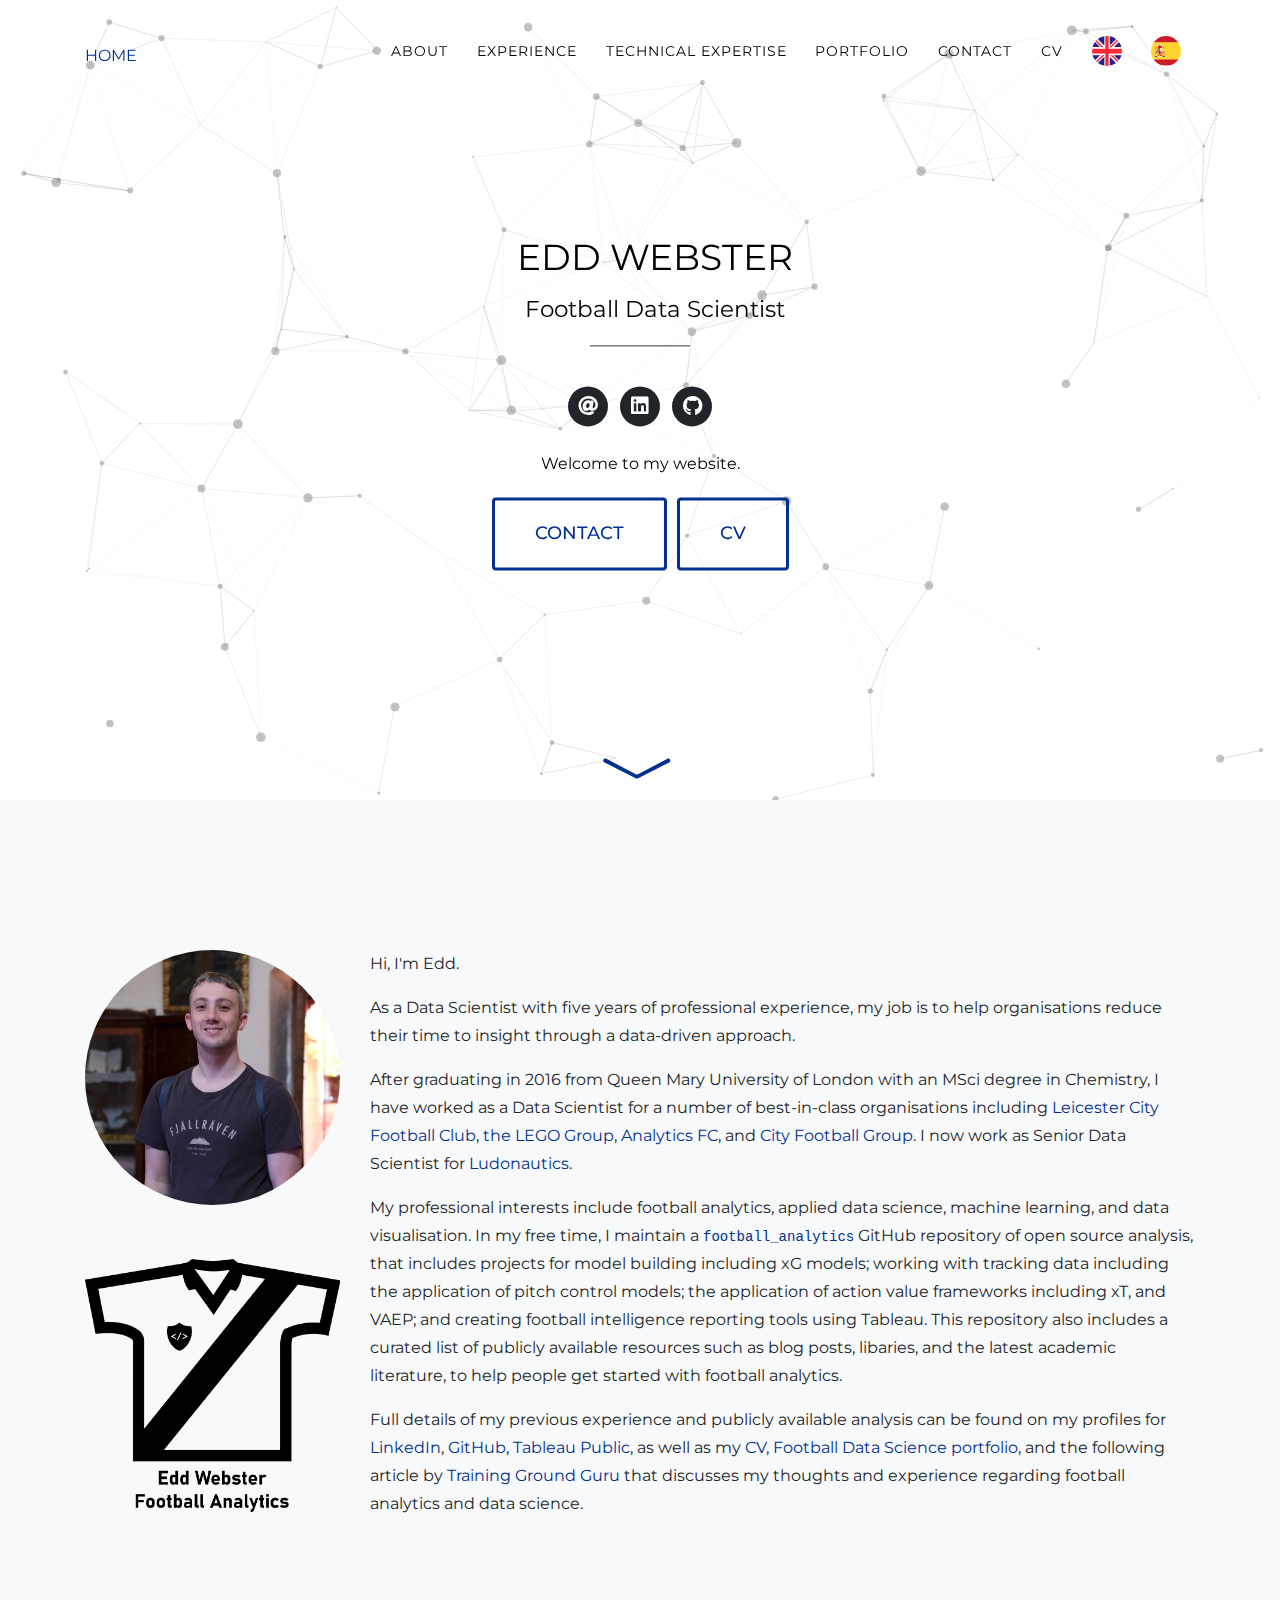
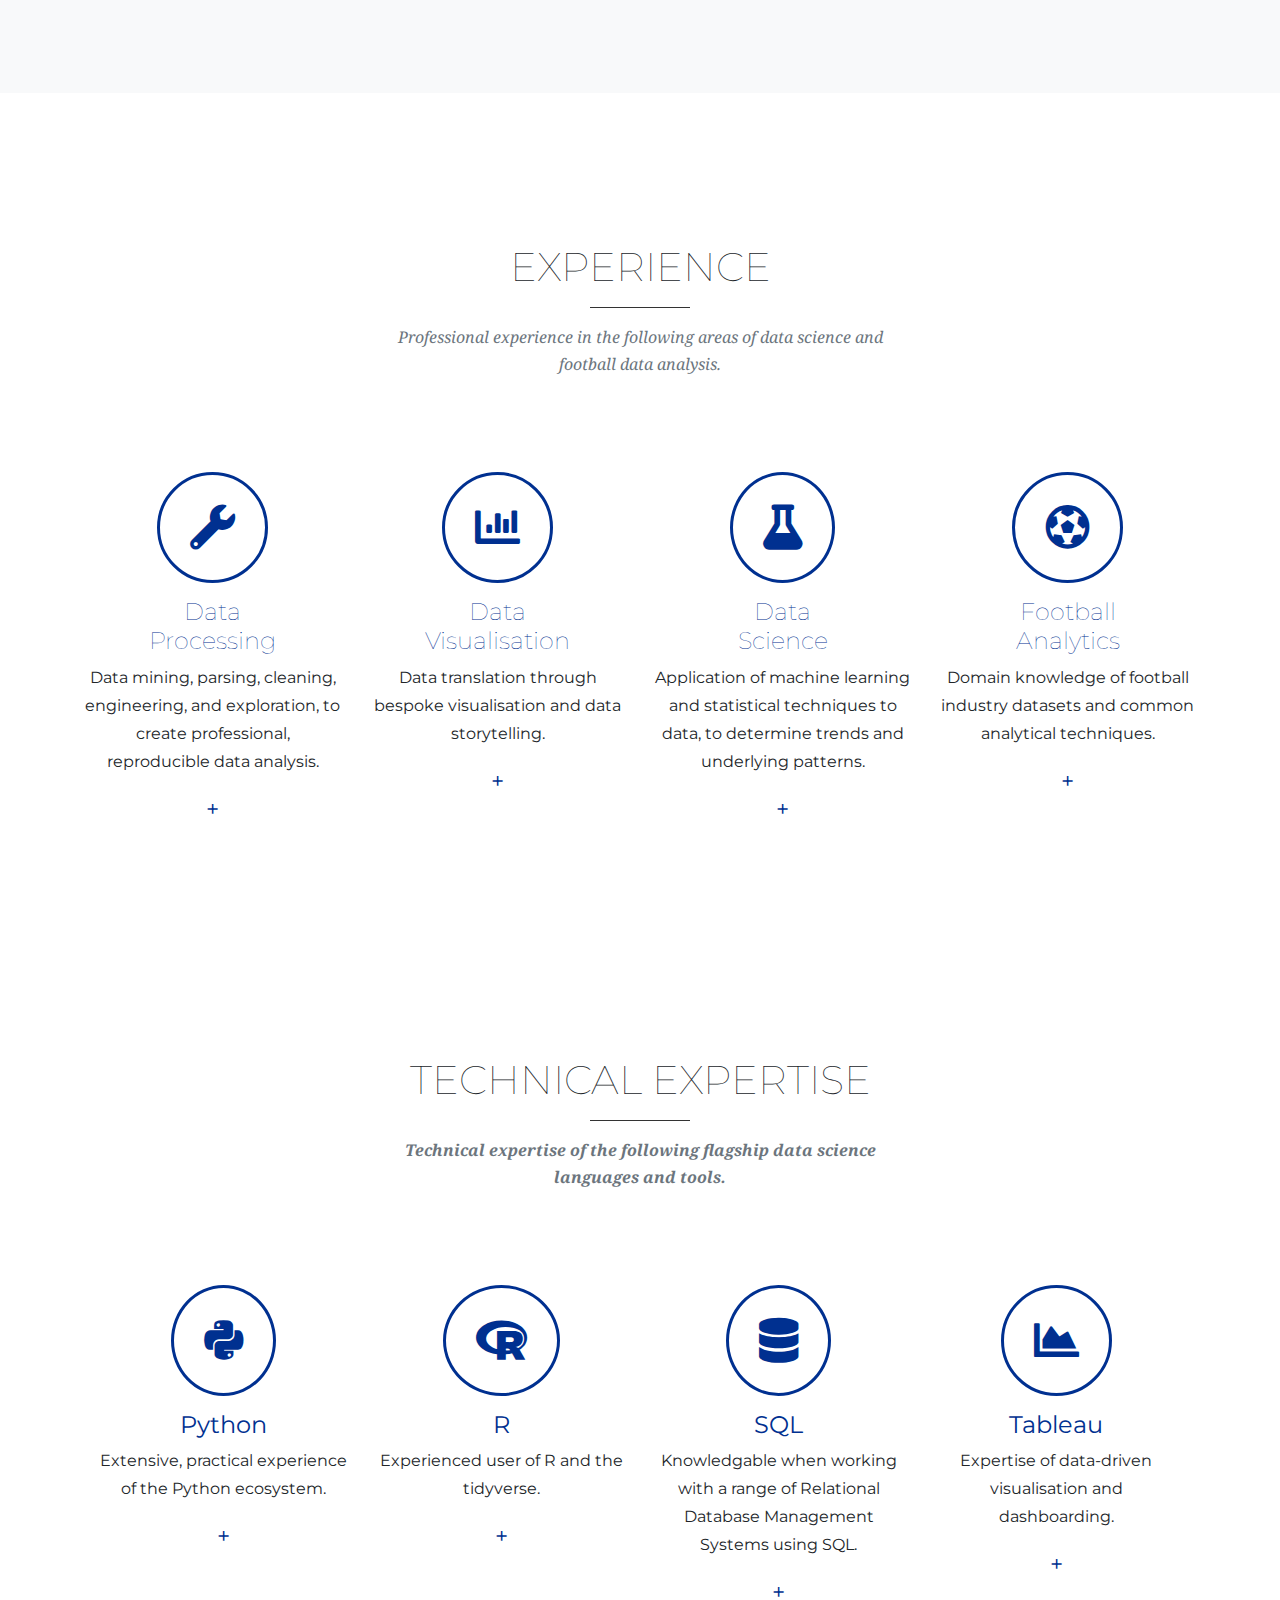
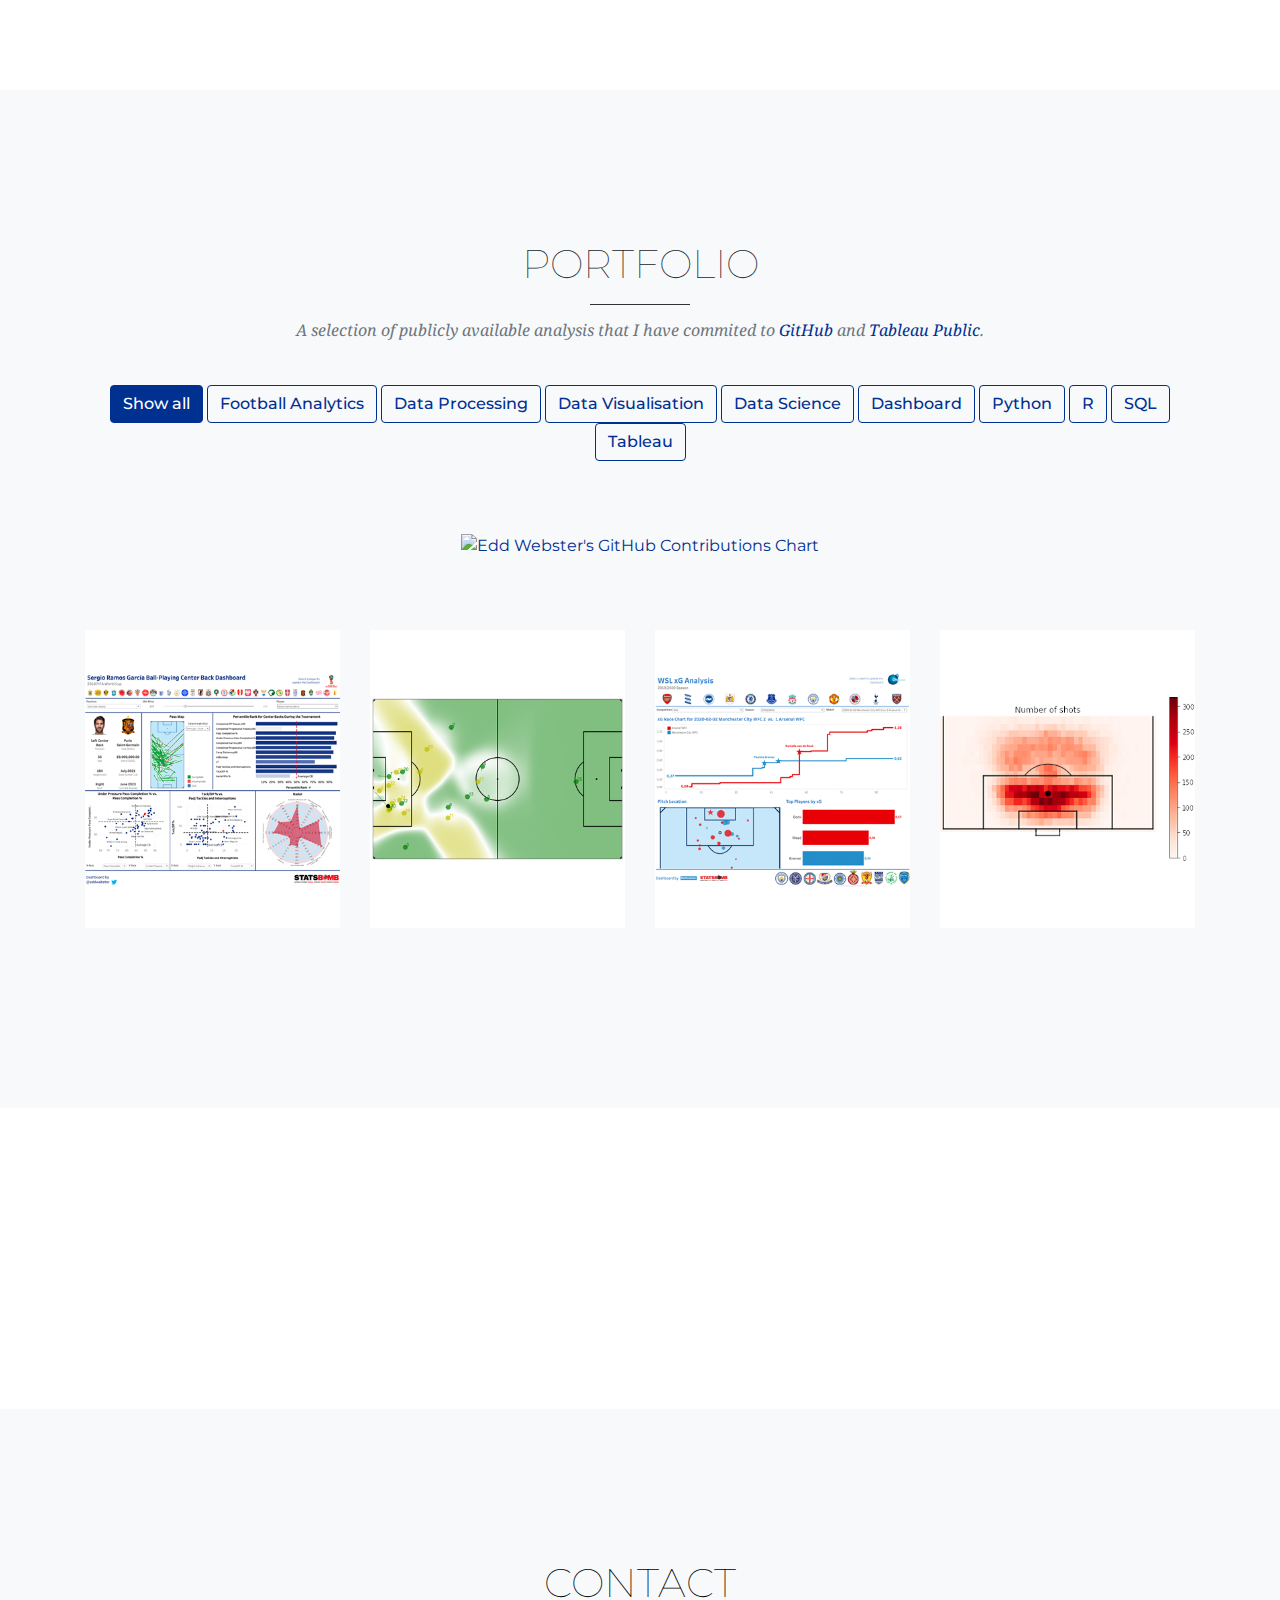
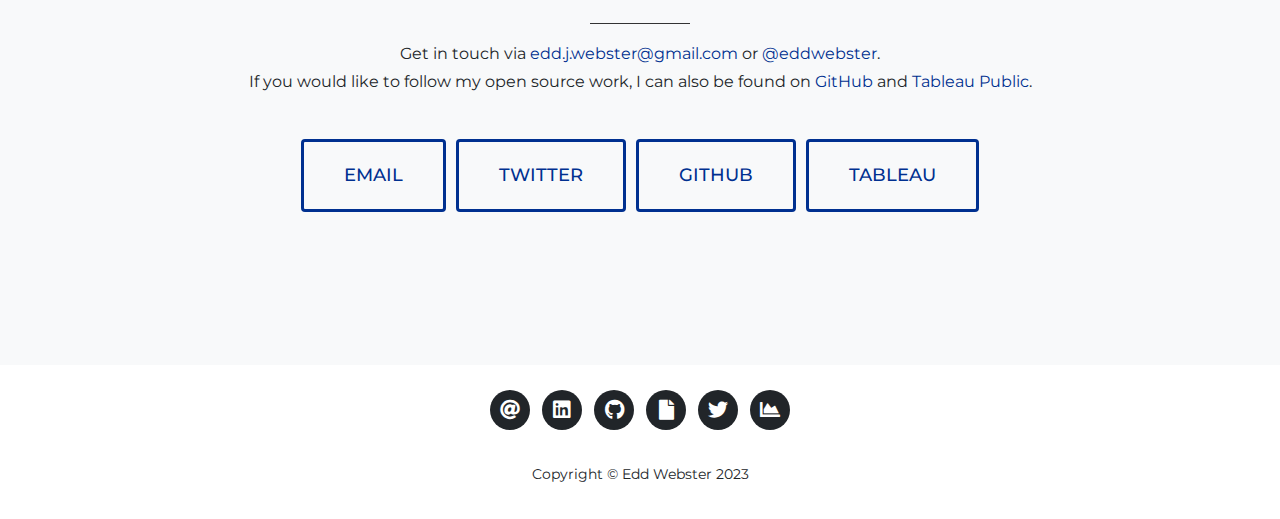
==== commit 288b7435: "Add files via upload" ====
--- a/index-es.html
+++ b/index-es.html
@@ -15,18 +15,18 @@
     </script>
 
     <meta charset="utf-8">
-    <title>Edd Webster | Científico de datos en analítica de fútbol</title>
+    <title>Edd Webster | Data Scientist in Football Analytics</title>
     <meta name="viewport" content="width=device-width, initial-scale=1, shrink-to-fit=no">
-    <meta name="description" content="Bienvenido a mi página. Mi nombre es Edd Webster y soy científico de datos en analítica de fútbol.">
+    <meta name="description" content="Welcome to my page. My name is Edd Webster and I am a Data Scientist in Football Analytics.">
     <meta name="keywords" content="Edd Webster, Football Data Scientist, Lead Data Scientist, Soccer Data Scientist, Football Analytics, Soccer Analytics, Football Data Analytics, Soccer Data Analytics, Sports Analytics, Análisis de Datos de Fútbol, Data Scientist, Data Science, Data Analysis, Data Visualisation, Machine Learning, AI, Statistics, Leicester City, Lego, Data, Football, Soccer, Futbol, Sports, Analytics, Sports Stats, Python, R, SQL, Tableau, Football Data, Football Stats, Soccer Data, Expected Goals, xG">
     <meta name="author" content="Edd Webster">
     <link rel="icon" href="img/logo/Home_single_small.png">
 
     <!-- Control appearance when shared by social media -->
-    <meta property="og:title" content="Edd Webster | Científico de datos en analítica de fútbol"/>
-    <meta property="og:image" content="img/logo/Home_single_medium.png"/>
-    <meta property="og:description" content="Bienvenido a mi página. Mi nombre es Edd Webster y soy científico de datos en analítica de fútbol."/>
-    <meta property='og:url' content="https://www.eddwebster.com"/>
+    <meta property="og:title" content="Edd Webster | Data Scientist in Football Analytics" />
+    <meta property="og:image" content="img/logo/Home_single_medium.png" />
+    <meta property="og:description" content="Welcome to my page. My name is Edd Webster and I am a Data Scientist in Football Analytics."/>
+    <meta property='og:url' content="https://www.eddwebster.com" />
     <meta property="og:type" content="website" />
 
     <!-- Bootstrap core CSS -->
@@ -61,19 +61,19 @@
         <div class="collapse navbar-collapse" id="navbarResponsive">
           <ul class="navbar-nav text-uppercase ml-auto">
             <li class="nav-item">
-              <a class="nav-link js-scroll-trigger" href="#about">Acerca</a>
+              <a class="nav-link js-scroll-trigger" href="#about">About</a>
             </li>
             <li class="nav-item">
-              <a class="nav-link js-scroll-trigger" href="#experience">Experiencia</a>
+              <a class="nav-link js-scroll-trigger" href="#experience">Experience</a>
             </li>
             <li class="nav-item">
-              <a class="nav-link js-scroll-trigger" href="#expertise">Conocimientos técnicos</a>
+              <a class="nav-link js-scroll-trigger" href="#expertise">Technical Expertise</a>
             </li>
             <li class="nav-item">
-              <a class="nav-link js-scroll-trigger" href="#portfolio">Portafolio</a>
+              <a class="nav-link js-scroll-trigger" href="#portfolio">Portfolio</a>
             </li>
             <li class="nav-item">
-              <a class="nav-link js-scroll-trigger" href="#contact">Contacto</a>
+              <a class="nav-link js-scroll-trigger" href="#contact">Contact</a>
             </li>
             <li class="nav-item">
               <a class="nav-link" href="/downloads/EddWebsterCV.pdf" download>CV</a>
@@ -96,7 +96,7 @@
   <div id="particles-js"></div>
   <div class="textlanding">
       <p style="display:inline; font-size: 36px; padding-left: 30px">EDD WEBSTER</p><br>
-      <p style="display:inline; font-size: 20px; padding-left: 30px">Científico de datos en analítica de fútbol</p>
+      <p style="display:inline; font-size: 23px; padding-left: 30px">Football Data Scientist</p>
       <hr style="width: 100px; height: 1px; border:none;color:#333;background-color:#333;">
       <br>
       <ul class="list-inline social-buttons">
@@ -117,12 +117,12 @@
         </li>
       </ul>
       <br>
-      <p>Bienvenido a mi página.<br>Soy el científico de datos principal de<br><a href="https://www.lcfc.com/" target="_blank">Leicester City Football Club</a>.</p>
-      <a class="btn btn-primary btn-xl text-uppercase js-scroll-trigger" href="#contacto">Contacto</a>
+      <p>Welcome to my website.</p>
+      <a class="btn btn-primary btn-xl text-uppercase js-scroll-trigger" href="#contact">Contact</a>
       <a class="btn btn-primary btn-xl text-uppercase js-scroll-trigger" href="/downloads/EddWebsterCV.pdf" download>CV</a>
   </div>
   <div class="arrowlanding">
-    <a class="js-scroll-trigger" href="#acerca"><p style="font-size: 80px; color: #003090">&#xfe40;</p></a>
+    <a class="js-scroll-trigger" href="#about"><p style="font-size: 80px; color: #003090">&#xfe40;</p></a>
   </div>
 </header>
 
@@ -145,9 +145,9 @@
         <img class="img-fluid" src="img/edd_webster_football_analytics.png" alt="Edd Webster Football Analytics" style="margin-bottom: 30px">
       </div>
       <div class="col-lg-9 text-center text-md-left">
-        <p>¡Hola, mi nombre es Edd!</p>
+        <p>Hi, I'm Edd.</p>
         <p>As a Data Scientist with five years of professional experience, my job is to help organisations reduce their time to insight through a data-driven approach.</p>
-        <p>After graduating in 2016 from Queen Mary University of London with an MSci degree in Chemistry, I have worked as a Data Scientist for a number of best-in-class organisations including <a href="/downloads/EddWebsterCVLEGO.pdf" download>the LEGO Group</a>, <a href="https://analyticsfc.co.uk/" target="_blank">Analytics FC</a>, <a href="https://www.whufc.com/" target="_blank">West Ham United Football Club</a>, and <a href="https://www.cityfootballgroup.com/" target="_blank">City Football Group</a>. I now work as the Lead Data Scientist for the First Team at <a href="https://www.lcfc.com/" target="_blank">Leicester City Football Club</a>, helping to drive the delivery of data-driven insights for performance analysis, player recruitment, sports science, and medical aspects of the club's operation.</p>
+        <p>After graduating in 2016 from Queen Mary University of London with an MSci degree in Chemistry, I have worked as a Data Scientist for a number of best-in-class organisations including <a href="https://www.lcfc.com/" target="_blank">Leicester City Football Club</a>, <a href="/downloads/EddWebsterCVLEGO.pdf" download>the LEGO Group</a>, <a href="https://analyticsfc.co.uk/" target="_blank">Analytics FC</a>, and <a href="https://www.cityfootballgroup.com/" target="_blank">City Football Group</a>. I now work as Senior Data Scientist for <a href="https://www.ludonautics.com/" target="_blank">Ludonautics</a>.</p>
         <p>My professional interests include football analytics, applied data science, machine learning, and data visualisation. In my free time, I maintain a <code><a href="https://github.com/eddwebster/football_analytics" target="_blank">football_analytics</a></code> GitHub repository of open source analysis, that includes projects for model building including xG models; working with tracking data including the application of pitch control models; the application of action value frameworks including xT, and VAEP; and creating football intelligence reporting tools using Tableau. This repository also includes a curated list of publicly available resources such as blog posts, libaries, and the latest academic literature, to help people get started with football analytics.</p>
         <p>Full details of my previous experience and publicly available analysis can be found on my profiles for <a href="https://www.linkedin.com/in/eddwebster/" target="_blank">LinkedIn</a>, <a href="https://github.com/eddwebster/" target="_blank">GitHub</a>, <a href="https://public.tableau.com/profile/edd.webster#!/" target="_blank">Tableau Public</a>, as well as my <a href="/downloads/EddWebsterCV.pdf" download>CV</a>, <a href="https://docs.google.com/presentation/d/1EQ4meB5Y2TGuIn3K31OdkvoI-8QlPW2MhZE8UEhZ38c/edit?usp=sharing" target="_blank">Football Data Science portfolio</a>, and the following article by <a href="https://trainingground.guru/articles/edd-webster-from-man-city-to-lego" target="_blank">Training Ground Guru</a > that discusses my thoughts and experience regarding football analytics and data science.
       </div>
@@ -233,7 +233,7 @@
   <div class="container" >
     <div class="row">
       <div class="col-lg-12 text-center" style="padding-bottom: 3%">
-        <h2 class="section-heading text-uppercase">Experiencia</h2>
+        <h2 class="section-heading text-uppercase">Experience</h2>
         <hr style="width: 100px; height: 1px; border:none;color:#333;background-color:#333;">
         <center><h3 style="max-width: 500px;  line-height: 27px;" class="section-subheading text-muted">Professional experience in the following areas of data science and football data analysis.</h3></center>
       </div>
@@ -275,7 +275,7 @@
       <div class="container" >
         <div class="row">
           <div class="col-lg-12 text-center" style="padding-bottom: 3%">
-            <h2 class="section-heading text-uppercase">Conocimientos técnicos</h2>
+            <h2 class="section-heading text-uppercase">Technical Expertise</h2>
             <hr style="width: 100px; height: 1px; border:none;color:#333; background-color:#333;">
             <center><h3 style="max-width: 500px; line-height: 27px;" class="section-subheading text-muted"><b>Technical expertise of the following flagship data science languages and tools.</b></h3></center>
           </div>
@@ -325,7 +325,7 @@
       <div class="container">
         <div class="row">
           <div class="col-lg-12 text-center">
-            <h2 class="section-heading text-uppercase">Portafolio</h2>
+            <h2 class="section-heading text-uppercase">Portfolio</h2>
             <hr style="width: 100px; height: 1px; border:none;color:#333;background-color:#333;">
             <h3 class="section-subheading text-muted">A selection of publicly available analysis that I have commited to <a href="https://github.com/eddwebster" target="_blank">GitHub</a> and <a href="https://public.tableau.com/app/profile/edd.webster" target="_blank">Tableau Public</a>.</h3>
             <div id="portfolio-button-container">
@@ -425,7 +425,7 @@
     <div class="container">
       <div class="row">
         <div class="col-lg-12 text-center">
-          <h2 class="section-heading text-uppercase" style="color: black">Contacto</h2>
+          <h2 class="section-heading text-uppercase" style="color: black">Contact</h2>
           <hr style="width: 100px; height: 1px; border:none;color:#333;background-color:#333;">
           <p>Get in touch via <a href="mailto:edd.j.webster@gmail.com?Subject=Hello" target="_top">edd.j.webster@gmail.com</a> or <a href="https://twitter.com/eddwebster" target="_blank">@eddwebster</a>.<br>If you would like to follow my open source work, I can also be found on <a href="https://github.com/eddwebster/" target="_blank">GitHub</a> and <a href="https://public.tableau.com/profile/edd.webster#!/" target="_blank">Tableau Public</a>.</p>
           <br>
@@ -515,7 +515,7 @@
                     <h6>Examples of previous projects and experience:</h6>
                     <hr>
                     <ul>
-                      <li>For more examples of data processing projects, see the Data Processing specific projects in the <a href="#portafolio"  target="_blank">Portfolio</a> section of this website. Examples of data processing for football data analysis can also be found in my <a href="https://docs.google.com/presentation/d/1EQ4meB5Y2TGuIn3K31OdkvoI-8QlPW2MhZE8UEhZ38c/edit?usp=sharing" target="_blank">Football Data Science Portfolio</a>.</li>
+                      <li>For more examples of data processing projects, see the Data Processing specific projects in the <a href="#portfolio"  target="_blank">Portfolio</a> section of this website. Examples of data processing for football data analysis can also be found in my <a href="https://docs.google.com/presentation/d/1EQ4meB5Y2TGuIn3K31OdkvoI-8QlPW2MhZE8UEhZ38c/edit?usp=sharing" target="_blank">Football Data Science Portfolio</a>.</li>
                     </ul>
                     <br>
                     <h6>If you would like to find out more:</h6>
@@ -560,7 +560,7 @@
                     <ul>
                       <li>Dashboard to visualise performance metrics of center backs at the 2018 FIFA Men's World Cup using event data from StatsBomb. The code to process this data can be found in the static version of the <a href="https://nbviewer.org/github/eddwebster/football_analytics/blob/master/notebooks/3_data_engineering/StatsBomb%20Data%20Engineering.ipynb" target="_blank">Jupyter notebook</a> and the corresponding Tableau dashboard can be found <a href="https://public.tableau.com/app/profile/edd.webster/viz/EddWebster-WorldCup2018AnalysisandDashboard/WC2018PlayerDashboard" target="_blank">here</a>.</li>
                       <li>Provided data-driven analysis to clubs and stakeholders as part of <a href="https://analyticsfc.co.uk/" target="_blank">Analytics FC</a>'s data services including Coach ID and Signature. These analytical pieces and bespoke, static visualisations were created using <code>Python</code> and specifically the <code>matplotlib</code> library for data visualisation.</li>
-                      <li>For more examples of data visualisation, see the Data Visualisation specific projects in the <a href="#portafolio" target="_blank">Portfolio</a> section of this website. Examples of Tableau visualisations can be found in my <a href="https://public.tableau.com/app/profile/edd.webster" target="_blank">Tableau Public</a> profile and data visualisation projects using football data can also be found in my <a href="https://docs.google.com/presentation/d/1EQ4meB5Y2TGuIn3K31OdkvoI-8QlPW2MhZE8UEhZ38c/edit?usp=sharing" target="_blank">Football Data Science Portfolio</a>.</li>
+                      <li>For more examples of data visualisation, see the Data Visualisation specific projects in the <a href="#portfolio" target="_blank">Portfolio</a> section of this website. Examples of Tableau visualisations can be found in my <a href="https://public.tableau.com/app/profile/edd.webster" target="_blank">Tableau Public</a> profile and data visualisation projects using football data can also be found in my <a href="https://docs.google.com/presentation/d/1EQ4meB5Y2TGuIn3K31OdkvoI-8QlPW2MhZE8UEhZ38c/edit?usp=sharing" target="_blank">Football Data Science Portfolio</a>.</li>
                     </ul>
                     <br>
                     <h6>If you would like to find out more:</h6>
@@ -605,7 +605,7 @@
                     <ul>
                       <li>Example project of an end-to-end machine learning pipeline to train a Chance Quality Model, commonly known as an Expected Goals (xG) mode using Logistic Regression. This model was trained using a historical dataset of 11,000 shots. This project was completed using <code>Python</code> and key libraries (<code>NumPy</code>, <code>pandas</code>, <code>matplotlib</code>, <code>Plotly</code>, <code>scikit-learn</code>). The code for this analysis can be found in the <a href="https://github.com/eddwebster/football_analytics/tree/master/notebooks/5_data_analysis_and_projects"  target="_blank">Data Analysis and Projects</a> section of my <code><a href="https://github.com/eddwebster/football_analytics" target="_blank">football_analytics</a></code> GitHub repository and a static version of the Jupyter notebook <a href="https://nbviewer.org/github/eddwebster/football_analytics/blob/master/notebooks/5_data_analysis_and_projects/xg_modeling/shots_dataset/chance_quality_modelling/1%29%20Logistic%20Regression%20Expected%20Goals%20Model.ipynb" target="_blank">here</a>.</li>
                       <li>Example project of an end-to-end machine learning pipeline to use data to find "the next Gerard Piqué” through Principle Component Analysis and K-Means Clustering. This project was completed using <code>Python</code> and key libraries (<code>NumPy</code>, <code>pandas</code>, <code>matplotlib</code>, <code>scikit-learn</code>). The code for this analysis can be found in the <a href="https://github.com/eddwebster/football_analytics/tree/master/notebooks/5_data_analysis_and_projects"  target="_blank">Data Analysis and Projects</a> section of my <code><a href="https://github.com/eddwebster/football_analytics" target="_blank">football_analytics</a></code> GitHub repository and a static version of the Jupyter notebook <a href="https://nbviewer.org/github/eddwebster/football_analytics/blob/master/notebooks/5_data_analysis_and_projects/player_similarity_and_clustering/PCA%20and%20K-Means%20Clustering%20of%20%27Pique%CC%81-like%27%20Defenders.ipynb" target="_blank">here</a>.</li>
-                      <li>For more examples of data science projects, see the Data Science specific projects in the <a href="#portafolio" target="_blank">Portfolio</a> section of this website. Examples of data science projects using football data can also be found in my <a href="https://docs.google.com/presentation/d/1EQ4meB5Y2TGuIn3K31OdkvoI-8QlPW2MhZE8UEhZ38c/edit?usp=sharing" target="_blank">Football Data Science Portfolio</a>.</li>
+                      <li>For more examples of data science projects, see the Data Science specific projects in the <a href="#portfolio" target="_blank">Portfolio</a> section of this website. Examples of data science projects using football data can also be found in my <a href="https://docs.google.com/presentation/d/1EQ4meB5Y2TGuIn3K31OdkvoI-8QlPW2MhZE8UEhZ38c/edit?usp=sharing" target="_blank">Football Data Science Portfolio</a>.</li>
                     </ul>
                     <br>
                     <h6>If you would like to find out more:</h6>
@@ -653,7 +653,7 @@
                       <li>Example project of an end-to-end machine learning pipeline to use data to find "the next Gerard Piqué” through Principle Component Analysis and K-Means Clustering. This project was completed using <code>Python</code> and key libraries (<code>NumPy</code>, <code>pandas</code>, <code>matplotlib</code>, <code>scikit-learn</code>). The code for this analysis can be found in the <a href="https://github.com/eddwebster/football_analytics/tree/master/notebooks/5_data_analysis_and_projects"  target="_blank">Data Analysis and Projects</a> section of my <code><a href="https://github.com/eddwebster/football_analytics" target="_blank">football_analytics</a></code> GitHub repository and a static version of the Jupyter notebook <a href="https://nbviewer.org/github/eddwebster/football_analytics/blob/master/notebooks/5_data_analysis_and_projects/player_similarity_and_clustering/PCA%20and%20K-Means%20Clustering%20of%20%27Pique%CC%81-like%27%20Defenders.ipynb" target="_blank">here</a>.</li>
                       <li> In my free time, I maintain a <a href="https://github.com/eddwebster/football_analytics" target="_blank"><code>football_analytics</code></a> GitHub repository of open source analysis, that includes projects for model building including xG models; working with tracking data including the application of pitch control models; the application of action value frameworks including xT, and VAEP; and creating football intelligence reporting tools using Tableau. This repository also includes a curated list of publicly available resources such as blog posts, libaries, and the latest academic literature, to help people get started with football analytics.</li>
                       <li>The following article by <a href="https://trainingground.guru/articles/edd-webster-from-man-city-to-lego" target="_blank">Training Ground Guru</a> discusses my thoughts and experience regarding football analytics.</li>
-                      <li>For more examples of football data analysis, see my <a href="https://docs.google.com/presentation/d/1EQ4meB5Y2TGuIn3K31OdkvoI-8QlPW2MhZE8UEhZ38c/edit?usp=sharing" target="_blank">Football Data Science Portfolio</a> or the <a href="#portafolio"  target="_blank">Portfolio</a> section of this website.</li>
+                      <li>For more examples of football data analysis, see my <a href="https://docs.google.com/presentation/d/1EQ4meB5Y2TGuIn3K31OdkvoI-8QlPW2MhZE8UEhZ38c/edit?usp=sharing" target="_blank">Football Data Science Portfolio</a> or the <a href="#portfolio"  target="_blank">Portfolio</a> section of this website.</li>
                     </ul>
                     <br>
                     <h6>If you would like to find out more:</h6>
@@ -698,8 +698,8 @@
                     <ul>
                       <li>Example project of an end-to-end machine learning pipeline to train a Chance Quality Model, commonly known as an Expected Goals (xG) mode using Logistic Regression. This model was trained using a historical dataset of 11,000 shots. This project was completed using <code>Python</code> and key libraries (<code>NumPy</code>, <code>pandas</code>, <code>matplotlib</code>, <code>Plotly</code>, <code>scikit-learn</code>). The code for this analysis can be found in the <a href="https://github.com/eddwebster/football_analytics/tree/master/notebooks/5_data_analysis_and_projects"  target="_blank">Data Analysis and Projects</a> section of my <code><a href="https://github.com/eddwebster/football_analytics" target="_blank">football_analytics</a></code> GitHub repository and a static version of the Jupyter notebook <a href="https://nbviewer.org/github/eddwebster/football_analytics/blob/master/notebooks/5_data_analysis_and_projects/xg_modeling/shots_dataset/chance_quality_modelling/1%29%20Logistic%20Regression%20Expected%20Goals%20Model.ipynb" target="_blank">here</a>.</li>
                       <li>Example project of an end-to-end machine learning pipeline to use data to find "the next Gerard Piqué” through Principle Component Analysis and K-Means Clustering. This project was completed using <code>Python</code> and key libraries (<code>NumPy</code>, <code>pandas</code>, <code>matplotlib</code>, <code>scikit-learn</code>). The code for this analysis can be found in the <a href="https://github.com/eddwebster/football_analytics/tree/master/notebooks/5_data_analysis_and_projects"  target="_blank">Data Analysis and Projects</a> section of my <code><a href="https://github.com/eddwebster/football_analytics" target="_blank">football_analytics</a></code> GitHub repository and a static version of the Jupyter notebook <a href="https://nbviewer.org/github/eddwebster/football_analytics/blob/master/notebooks/5_data_analysis_and_projects/player_similarity_and_clustering/PCA%20and%20K-Means%20Clustering%20of%20%27Pique%CC%81-like%27%20Defenders.ipynb" target="_blank">here</a>.</li>
-                      <li>For more examples of football data analysis, see my <a href="https://docs.google.com/presentation/d/1EQ4meB5Y2TGuIn3K31OdkvoI-8QlPW2MhZE8UEhZ38c/edit?usp=sharing" target="_blank">Football Data Science Portfolio</a> or the <a href="#portafolio"  target="_blank">Portfolio</a> section of this website.</li>
-                      <li>See more examples of data analysis of my publicly available data analysis projects created using Python, see the <a href="#portafolio" target="_blank">portfolio</a> section of this website.</li>
+                      <li>For more examples of football data analysis, see my <a href="https://docs.google.com/presentation/d/1EQ4meB5Y2TGuIn3K31OdkvoI-8QlPW2MhZE8UEhZ38c/edit?usp=sharing" target="_blank">Football Data Science Portfolio</a> or the <a href="#portfolio"  target="_blank">Portfolio</a> section of this website.</li>
+                      <li>See more examples of data analysis of my publicly available data analysis projects created using Python, see the <a href="#portfolio" target="_blank">portfolio</a> section of this website.</li>
                     </ul>
                     <br>
                     <h6>If you would like to find out more:</h6>
@@ -742,7 +742,7 @@
                     <h6>Examples of previous projects and experience:</h6>
                     <hr>
                     <ul>
-                      <li>See more examples of data analysis of my publicly available data analysis projects created using R and the tidyverse, see the <a href="#portafolio" target="_blank">portfolio</a> section of this website.</li>
+                      <li>See more examples of data analysis of my publicly available data analysis projects created using R and the tidyverse, see the <a href="#portfolio" target="_blank">portfolio</a> section of this website.</li>
                     </ul>
                     <br>
                     <h6>If you would like to find out more:</h6>
@@ -827,7 +827,7 @@
                     <h6>Examples of previous projects and experience:</h6>
                     <hr>
                     <ul>
-                      <li>See more examples of data analysis of my publicly available data analysis projects created using Tableau, see my  <a href="https://public.tableau.com/app/profile/edd.webster" target="_blank">Tableau Public</a> profile and the <a href="#portafolio" target="_blank">portfolio</a> section of this website.</li>
+                      <li>See more examples of data analysis of my publicly available data analysis projects created using Tableau, see my  <a href="https://public.tableau.com/app/profile/edd.webster" target="_blank">Tableau Public</a> profile and the <a href="#portfolio" target="_blank">portfolio</a> section of this website.</li>
                     </ul>
                     <br>
                     <h6>If you would like to find out more:</h6>
--- a/css/agency.css
+++ b/css/agency.css
@@ -0,0 +1,1070 @@
+/* ---------- General ----------------- */
+body {
+  overflow-x: hidden;
+  font-family: 'Montserrat', 'Roboto Slab', 'Helvetica Neue', Helvetica, Arial, sans-serif;
+}
+
+p {
+  line-height: 1.75;
+}
+
+a {
+  color: #003090;
+}
+
+a:hover {
+  color: #251667;
+}
+
+.text-primary {
+  color: #003090 !important;
+}
+
+h1,
+h2,
+h3,
+h4,
+h5,
+h6 {
+  font-weight: 10;
+  font-family: 'Montserrat', 'Helvetica Neue', Helvetica, Arial, sans-serif;
+}
+
+section {
+  padding: 100px 0;
+}
+
+section h2.section-heading {
+  font-size: 40px;
+  margin-top: 0;
+  margin-bottom: 15px;
+}
+
+section h3.section-subheading {
+  font-size: 16px;
+  font-weight: 400;
+  font-style: italic;
+  margin-bottom: 45px;
+  text-transform: none;
+  font-family: 'Droid Serif', 'Helvetica Neue', Helvetica, Arial, sans-serif;
+}
+
+@media (min-width: 768px) {
+  section {
+    padding: 150px 0;
+  }
+}
+
+
+u {
+  padding-bottom:3px;
+  text-decoration:none;
+  border-bottom:1px solid #000;
+}
+
+/* ---------- Dismiss a few elements if small screen: ----------------- */
+@media (max-width: 1200px) {
+  .hide-if-small-screen {
+    display: none;
+  }
+}
+
+/* ---------- Disabled Links ----------------- */
+.isDisabled {
+  color: currentColor;
+  cursor: not-allowed;
+  opacity: 0.5;
+  text-decoration: none;
+}
+
+
+/* ---------- Button ----------------- */
+.btn {
+  font-family: 'Montserrat', 'Helvetica Neue', Helvetica, Arial, sans-serif;
+  font-weight: 500;
+}
+
+.btn-xl {
+  font-size: 18px;
+  padding: 20px 40px;
+  margin: 3px;
+}
+
+.btn-primary {
+  background-color: transparent;
+  border-color: #003090;
+  color: #003090;
+  border-width: medium;
+}
+
+.btn-primary:active, .btn-primary:focus, .btn-primary:hover {
+  background-color: #003090 !important;
+  border-color: #003090 !important;
+  color: white;
+}
+
+.btn-primary:active, .btn-primary:focus {
+  box-shadow: 0 0 0 0.2rem rgba(254, 209, 55, 0.5) !important;
+}
+
+
+.btn-secondary {
+  background-color: transparent;
+  border-color: #003090;
+  color: #003090;
+  border-width: small;
+}
+
+.btn-secondary:active, .btn-secondary:focus, .btn-secondary:hover {
+  background-color: #003090 !important;
+  border-color: #003090 !important;
+  color: white;
+}
+
+.btn-secondary:active, .btn-secondary:focus {
+  background-color: #003090 !important;
+}
+
+.btn-secondary:not(:disabled):not(.disabled).active {
+  background-color: #003090 !important;
+  border-color: #003090 !important;
+  color: white;
+}
+
+
+
+::-moz-selection {
+  background: #003090;
+  text-shadow: none;
+}
+
+::selection {
+  background: #003090;
+  text-shadow: none;
+}
+
+img::selection {
+  background: transparent;
+}
+
+img::-moz-selection {
+  background: transparent;
+}
+
+#mainNav {
+  background-color: white;
+}
+
+#mainNav .navbar-toggler {
+  font-size: 12px;
+  right: 0;
+  padding: 13px;
+  text-transform: uppercase;
+  color: white;
+  border: 0;
+  background-color: #003090;
+  font-family: 'Montserrat', 'Helvetica Neue', Helvetica, Arial, sans-serif;
+}
+
+
+
+
+
+/* Color of 'from data to viz' on the top left */
+#mainNav .navbar-brand {
+  color: #003090;
+  font-family: 'Kaushan Script', 'Helvetica Neue', Helvetica, Arial, cursive;
+}
+
+#mainNav .navbar-brand.active, #mainNav .navbar-brand:active, #mainNav .navbar-brand:focus, #mainNav .navbar-brand:hover {
+  color: #251667;
+}
+
+
+
+
+
+
+
+/* Color of the TEXT of the menu top right*/
+#mainNav .navbar-nav .nav-item .nav-link {
+  font-size: 90%;
+  font-weight: 400;
+  padding: 0.75em 0;
+  letter-spacing: 1px;
+  color: black;
+  font-family: 'Montserrat', 'Helvetica Neue', Helvetica, Arial, sans-serif;
+
+}
+
+#mainNav .navbar-nav .nav-item .nav-link.active, #mainNav .navbar-nav .nav-item .nav-link:hover {
+  color: #003090;
+  background-color: white;
+  border-bottom: 3px solid #003090;
+}
+
+
+@media (min-width: 992px) {
+  #mainNav {
+    padding-top: 25px;
+    padding-bottom: 25px;
+    -webkit-transition: padding-top 0.3s, padding-bottom 0.3s;
+    -moz-transition: padding-top 0.3s, padding-bottom 0.3s;
+    transition: padding-top 0.3s, padding-bottom 0.3s;
+    background-color: transparent;
+  }
+  #mainNav .navbar-brand {
+    font-size: 1.75em;
+    -webkit-transition: all 0.3s;
+    -moz-transition: all 0.3s;
+    transition: all 0.3s;
+  }
+  #mainNav .navbar-nav .nav-item .nav-link {
+    padding: 1.1em 1em !important;
+  }
+  #mainNav.navbar-shrink {
+    padding-top: 0;
+    padding-bottom: 0;
+    background-color: white;
+  }
+
+  #mainNav.navbar-shrink .navbar-brand {
+    font-size: 1.25em;
+    padding: 12px 0;
+  }
+}
+
+.masthead {
+  text-align: center;
+  color: black;
+  position: relative;
+  overflow: hidden;
+}
+
+.parallax {
+    /* The image used (faded with convert overview_RGG.png  -fill white -colorize 50%  overview_RGG_faded.png*/
+    background-image: url("../img/overview_RGG_faded.html");
+
+    /* Set a specific height */
+    min-height: 100px;
+
+    /* Create the parallax scrolling effect */
+    background-attachment: fixed;
+    background-position: center;
+    background-repeat: no-repeat;
+    background-size: cover;
+}
+
+.parallaxbreak {
+    /* The image used (faded with convert break.png  -fill white -colorize 50%  overview_RGG_faded.png*/
+    background-image: url("../img/parallax/break.png");
+
+    /* Set a specific height */
+    min-height: 500px;
+
+    /* Create the parallax scrolling effect */
+    background-attachment: fixed;
+    background-position: center;
+    background-repeat: no-repeat;
+    background-size: cover;
+}
+
+.parallaxwebsite {
+  /* The image used (faded with convert overview_RGG.png  -fill white -colorize 50%  overview_RGG_faded.png*/
+  background-image: url("../img/parallax/poster_zoom_fadded.png");
+
+  /* Set a specific height */
+  min-height: 500px;
+
+  /* Create the parallax scrolling effect */
+  background-attachment: fixed;
+  background-position: center;
+  background-repeat: no-repeat;
+  background-size: cover;
+}
+
+.parallaxcontact {
+    /* The image used (faded with convert overview_RGG.png  -fill white -colorize 50%  overview_RGG_faded.png*/
+    background-image: url("../img/parallax/surf_fading.html");
+
+    /* Set a specific height */
+    min-height: 500px;
+
+    /* Create the parallax scrolling effect */
+    background-attachment: fixed;
+    background-position: center;
+    background-repeat: no-repeat;
+    background-size: cover;
+}
+
+
+
+.parallaxposter {
+    /* The image used (faded with convert overview_RGG.png  -fill white -colorize 50%  overview_RGG_faded.png*/
+    background-image: url("../img/parallax/poster_zoom_fadded.png");
+
+    /* Set a specific height */
+    min-height: 500px;
+
+    /* Create the parallax scrolling effect */
+    background-attachment: fixed;
+    background-position: center;
+    background-repeat: no-repeat;
+    background-size: cover;
+}
+
+
+
+
+header.masthead .intro-text {
+  padding-top: 150px;
+  padding-bottom: 150px;
+}
+
+header.masthead .intro-text .intro-lead-in {
+  font-size: 14px;
+  font-style: italic;
+  line-height: 22px;
+  margin-bottom: 25px;
+  font-family: 'Droid Serif', 'Helvetica Neue', Helvetica, Arial, sans-serif;
+}
+
+header.masthead .intro-text .intro-heading {
+  font-size: 50px;
+  font-weight: 700;
+  line-height: 50px;
+  margin-bottom: 25px;
+  font-family: 'Montserrat', 'Helvetica Neue', Helvetica, Arial, sans-serif;
+}
+
+@media (min-width: 768px) {
+  header.masthead .intro-text {
+    padding-top: 100px;
+    padding-bottom: 200px;
+  }
+  header.masthead .intro-text .intro-lead-in {
+    font-size: 16px;
+    font-style: italic;
+    color: grey;
+    line-height: 40px;
+    margin-bottom: 25px;
+    margin-right: 20%;
+    margin-left: 20%;
+    font-family: 'Droid Serif', 'Helvetica Neue', Helvetica, Arial, sans-serif;
+  }
+  header.masthead .intro-text .intro-heading {
+    font-size: 75px;
+    font-weight: 700;
+    line-height: 75px;
+    margin-bottom: 50px;
+    font-family: 'Montserrat', 'Helvetica Neue', Helvetica, Arial, sans-serif;
+  }
+}
+
+.experience-heading {
+  margin: 15px 0;
+}
+
+
+
+
+
+
+
+#portfolio .portfolio-item {
+  right: 0;
+  margin: 0 0 15px;
+}
+
+#portfolio .portfolio-item .portfolio-link {
+  position: relative;
+  display: block;
+  margin: 0 auto;
+  cursor: pointer;
+  border-radius: 2%;
+}
+
+#portfolio .portfolio-item .portfolio-link .portfolio-hover {
+  position: absolute;
+  width: 100%;
+  height: 100%;
+  -webkit-transition: all ease 1s;
+  -moz-transition: all ease 1s;
+  transition: all ease 1s;
+  opacity: 0;
+  background: rgba(88, 170, 151, 0.7);
+  border-radius: 2%;
+  background-color: #003090 !important;
+}
+
+#portfolio .portfolio-item .portfolio-link .portfolio-hover:hover {
+  opacity: 0.8;
+}
+
+#portfolio .portfolio-item .portfolio-link .portfolio-hover .portfolio-hover-content {
+  font-size: 22px;
+  position: absolute;
+  top: 20%;
+  width: 100%;
+  height: 20px;
+  margin-top: -12px;
+  text-align: center;
+  color: white;
+}
+
+#portfolio .portfolio-item .portfolio-link .portfolio-hover .portfolio-hover-content i {
+  margin-top: -12px;
+}
+
+#portfolio .portfolio-item .portfolio-link .portfolio-hover .portfolio-hover-content h3,
+#portfolio .portfolio-item .portfolio-link .portfolio-hover .portfolio-hover-content h4 {
+  margin: 0;
+}
+
+#portfolio .portfolio-item .portfolio-caption {
+  max-width: 400px;
+  margin: 0 auto;
+  padding: 25px;
+  text-align: center;
+  background-color: 'none';
+}
+
+#portfolio .portfolio-item .portfolio-caption h4 {
+  margin: 0;
+  text-transform: none;
+}
+
+#portfolio .portfolio-item .portfolio-caption p {
+  font-size: 16px;
+  font-style: italic;
+  margin: 0;
+  font-family: 'Droid Serif', 'Helvetica Neue', Helvetica, Arial, sans-serif;
+}
+
+#portfolio * {
+  z-index: 2;
+}
+
+@media (min-width: 767px) {
+  #portfolio .portfolio-item {
+    margin: 0 0 30px;
+  }
+}
+
+
+.column {
+    display: none; /* Hide all elements by default */
+}
+.show {
+  display: block;
+}
+
+
+
+
+
+
+
+
+/* -------------------- MENU ------------------ */
+
+
+    .dropdown-submenu {
+        position: relative;
+    }
+
+    .dropdown-submenu>.dropdown-menu {
+        top: 0;
+        left: 100%;
+        margin-top: -6px;
+        margin-left: -1px;
+        -webkit-border-radius: 0 6px 6px 6px;
+        -moz-border-radius: 0 6px 6px;
+        border-radius: 0 6px 6px 6px;
+    }
+
+    .dropdown-submenu:hover>.dropdown-menu {
+        display: block;
+    }
+
+    .dropdown-submenu>a:after {
+        display: block;
+        content: " ";
+        float: right;
+        width: 0;
+        height: 0;
+        border-color: transparent;
+        border-style: solid;
+        border-width: 5px 0 5px 5px;
+        border-left-color: #ccc;
+        margin-top: 5px;
+        margin-right: -10px;
+    }
+
+    .dropdown-submenu:hover>a:after {
+        border-left-color: #fff;
+    }
+
+    .dropdown-submenu.pull-left {
+        float: none;
+    }
+
+    .dropdown-submenu.pull-left>.dropdown-menu {
+        left: -100%;
+        margin-left: 10px;
+        -webkit-border-radius: 6px 0 6px 6px;
+        -moz-border-radius: 6px 0 6px 6px;
+        border-radius: 6px 0 6px 6px;
+    }
+
+
+
+
+
+
+
+/* -------------------- TOOLTIP ------------------ */
+
+
+.data-tooltip{
+  color: black;
+  background-color: white;
+  background: white;
+  align-content: "middle";
+  margin-right: 10%;
+  margin-left: 10%;
+}
+
+.tooltip.show {
+    opacity: 1;
+    background-color: white;
+    border: green;
+}
+
+
+
+
+
+
+
+
+
+
+/* -------------------- MODAL ------------------ */
+
+/* width of modal: different following the device: small (100%), medium(50%), large(30%); */
+.portfolio-modal .modal-dialog {
+  margin: 3rem;
+  max-width: 100vw;
+  max-height: 95vh;
+  overflow-y: auto;
+}
+@media (min-width: 1000px) {
+  .portfolio-modal .modal-dialog {
+    max-width: 70vw;
+  }
+}
+@media (min-width: 1800px) {
+  .portfolio-modal .modal-dialog {
+    max-width: 30vw;
+  }
+}
+
+.portfolio-modal .modal-content {
+  padding: 10px 0;
+}
+
+.portfolio-modal .modal-content h2 {
+  font-size: 2em;
+  margin-bottom: 15px;
+}
+
+.portfolio-modal .modal-content p {
+  margin-bottom: 30px;
+}
+
+.portfolio-modal .modal-content p.item-intro {
+  font-size: 16px;
+  font-style: italic;
+  margin: 20px 0 30px;
+  font-family: 'Droid Serif', 'Helvetica Neue', Helvetica, Arial, sans-serif;
+}
+
+.portfolio-modal .modal-content ul.list-inline {
+  margin-top: 0;
+  margin-bottom: 30px;
+}
+
+.portfolio-modal .modal-content img {
+  margin-bottom: 30px;
+}
+
+.portfolio-modal .modal-content button {
+  cursor: pointer;
+}
+
+
+
+
+
+
+
+
+/* -------------------- CLOSING MODAL ------------------ */
+
+
+.portfolio-modal .close-modal {
+  position: absolute;
+  top: 25px;
+  right: 25px;
+  width: 75px;
+  height: 75px;
+  cursor: pointer;
+  background-color: transparent;
+}
+
+.portfolio-modal .close-modal:hover {
+  opacity: 0.3;
+}
+
+.portfolio-modal .close-modal .lr {
+  /* Safari and Chrome */
+  z-index: 1051;
+  width: 1px;
+  height: 75px;
+  margin-left: 35px;
+  /* IE 9 */
+  -webkit-transform: rotate(45deg);
+  -ms-transform: rotate(45deg);
+  transform: rotate(45deg);
+  background-color: #212529;
+}
+
+.portfolio-modal .close-modal .lr .rl {
+  /* Safari and Chrome */
+  z-index: 1052;
+  width: 1px;
+  height: 75px;
+  /* IE 9 */
+  -webkit-transform: rotate(90deg);
+  -ms-transform: rotate(90deg);
+  transform: rotate(90deg);
+  background-color: #212529;
+}
+
+
+
+
+
+
+
+
+section#contact {
+  background-color: #212529;
+  background-image: url("../img/map-image.html");
+  background-repeat: no-repeat;
+  background-position: center;
+}
+
+section#contact .section-heading {
+  color: #fff;
+}
+
+section#contact .form-group {
+  margin-bottom: 25px;
+}
+
+section#contact .form-group input,
+section#contact .form-group textarea {
+  padding: 20px;
+}
+
+section#contact .form-group input.form-control {
+  height: auto;
+}
+
+section#contact .form-group textarea.form-control {
+  height: 248px;
+}
+
+section#contact .form-control:focus {
+  border-color: #fed136;
+  box-shadow: none;
+}
+
+section#contact ::-webkit-input-placeholder {
+  font-weight: 700;
+  color: #ced4da;
+  font-family: 'Montserrat', 'Helvetica Neue', Helvetica, Arial, sans-serif;
+}
+
+section#contact :-moz-placeholder {
+  font-weight: 700;
+  color: #ced4da;
+  /* Firefox 18- */
+  font-family: 'Montserrat', 'Helvetica Neue', Helvetica, Arial, sans-serif;
+}
+
+section#contact ::-moz-placeholder {
+  font-weight: 700;
+  color: #ced4da;
+  /* Firefox 19+ */
+  font-family: 'Montserrat', 'Helvetica Neue', Helvetica, Arial, sans-serif;
+}
+
+section#contact :-ms-input-placeholder {
+  font-weight: 700;
+  color: #ced4da;
+  font-family: 'Montserrat', 'Helvetica Neue', Helvetica, Arial, sans-serif;
+}
+
+footer {
+  padding: 25px 0;
+  text-align: center;
+}
+
+footer span.copyright {
+  font-size: 90%;
+  line-height: 40px;
+  text-transform: none;
+  font-family: 'Montserrat', 'Helvetica Neue', Helvetica, Arial, sans-serif;
+}
+
+footer ul.quicklinks {
+  font-size: 90%;
+  line-height: 40px;
+  margin-bottom: 0;
+  text-transform: none;
+  font-family: 'Montserrat', 'Helvetica Neue', Helvetica, Arial, sans-serif;
+}
+
+ul.social-buttons {
+  margin-bottom: 0;
+}
+
+ul.social-buttons li a {
+  font-size: 20px;
+  line-height: 40px;
+  display: block;
+  width: 40px;
+  height: 40px;
+  -webkit-transition: all 0.3s;
+  -moz-transition: all 0.3s;
+  transition: all 0.3s;
+  color: white;
+  border-radius: 100%;
+  outline: none;
+  background-color: #212529;
+}
+
+ul.social-buttons li a:active, ul.social-buttons li a:focus, ul.social-buttons li a:hover {
+  background-color: #fed136;
+}
+
+
+
+
+
+
+
+
+
+
+/* ------------------------------------------------------------------------------------------------------------------- */
+
+/* CSS for the image caroussell (poster) */
+/** {box-sizing: border-box}
+    body {font-family: Verdana, sans-serif; margin:0}
+    .mySlides {display: none}
+    img {vertical-align: middle;}*/
+
+    /* Slideshow container */
+    .slideshow-container {
+      max-width: 1000px;
+      position: relative;
+      margin: auto;
+    }
+
+    /* Next & previous buttons */
+    .prev, .next {
+      cursor: pointer;
+      position: absolute;
+      top: 50%;
+      width: auto;
+      padding: 16px;
+      margin-top: -22px;
+      color: white;
+      font-weight: bold;
+      font-size: 18px;
+      transition: 0.6s ease;
+      border-radius: 0 3px 3px 0;
+    }
+
+    /* Position the "next button" to the right */
+    .next {
+      right: 0;
+      border-radius: 3px 0 0 3px;
+    }
+
+    /* On hover, add a black background color with a little bit see-through */
+    .prev:hover, .next:hover {
+      background-color: rgba(0,0,0,0.8);
+    }
+
+    /* Caption text */
+    .text {
+      color: #f2f2f2;
+      font-size: 15px;
+      padding: 8px 12px;
+      position: absolute;
+      bottom: 8px;
+      width: 100%;
+      text-align: center;
+    }
+
+
+    /* The dots/bullets/indicators */
+    .dot {
+      cursor: pointer;
+      height: 15px;
+      width: 15px;
+      margin: 0 2px;
+      background-color: #003090;
+      border-radius: 50%;
+      display: inline-block;
+      transition: background-color 0.6s ease;
+    }
+
+    .active, .dot:hover {
+      background-color: white;
+    }
+
+/* ------------------------------------------------------------------------------------------------------------------- */
+
+
+
+
+
+
+
+
+/* ------------------------------------------------------------------------------------------------------------------- */
+/* Customize the gallery of the portfolio section
+/* ------------------------------------------------------------------------------------------------------------------- */
+
+.captionPortfolio {
+  font-size: 12px;
+  padding: 8px;
+  margin: 0px;
+  text-align: center;
+}
+
+/* Create three equal columns that floats next to each other */
+.column {
+    display: none; /* Hide all elements by default */
+}
+
+    /* The "show" class is added to the filtered elements */
+.show {
+  display: block;
+}
+</style>
+
+/* ------------------------------------------------------------------------------------------------------------------- */
+
+
+
+
+
+
+
+
+
+
+
+
+
+
+
+
+
+/* ------------------------------------------------------------------------------------------------------------------- */
+/* TOOLTIP WITH DATA EXAMPLE
+/* ------------------------------------------------------------------------------------------------------------------- */
+
+.tooltip {
+  max-width:510px;
+  padding:3px 8px;
+  color:white;
+  text-align:center;
+  background-color:white;
+  -webkit-border-radius:5px;
+  -moz-border-radius:5px;
+  border-radius:5px
+}
+
+.tooltip-inner {
+  max-width:510px;
+  color:black;
+  background-color: white;
+  border-style: solid;
+  border-color: black;
+  border-width: 1px;
+}
+
+
+
+
+
+
+
+/* ------------------------------------------------------------------------------------------------------------------- */
+/* MISTAKE CAROUSSEL CUSTOM
+/* ------------------------------------------------------------------------------------------------------------------- */
+
+
+.carousel-control-next, .carousel-control-prev {
+  color: black;
+}
+
+.carousel-control-prev-icon {
+    background-image: url("data:image/svg+xml;charset=utf8,%3Csvg xmlns='http://www.w3.org/2000/svg' fill='black' viewBox='0 0 8 8'%3E%3Cpath d='M5.25 0l-4 4 4 4 1.5-1.5-2.5-2.5 2.5-2.5-1.5-1.5z'/%3E%3C/svg%3E");
+}
+
+.carousel-control-next-icon {
+    background-image: url("data:image/svg+xml;charset=utf8,%3Csvg xmlns='http://www.w3.org/2000/svg' fill='black' viewBox='0 0 8 8'%3E%3Cpath d='M2.75 0l-1.5 1.5 2.5 2.5-2.5 2.5 1.5 1.5 4-4-4-4z'/%3E%3C/svg%3E");
+}
+
+.carousel-control-prev {
+    left: -121px;
+}
+.carousel-control-next {
+    right: -121px;
+}
+
+.mytextrelated {
+  text-transform: none;
+  font-weight: normal !important;
+  color: black;
+}
+
+.mytitlerelated {
+  margin: 10px 0 10px;
+  font-size: 14px;
+}
+
+.mybtnrelated {
+  height: 380px;
+  margin-top: 24px;
+  padding-top: 24px;
+}
+
+
+
+
+/* ------------------------------------------------------------------------------------------------------------------- */
+/* DROPDOWN BUTTON
+/* ------------------------------------------------------------------------------------------------------------------- */
+
+.dropdown-item {
+  margin-left: 30px;
+}
+
+
+
+
+
+
+
+
+
+
+
+/* ------------------------------------------------------------------------------------------------------------------- */
+/* LOST
+/* ------------------------------------------------------------------------------------------------------------------- */
+
+
+    .cardtitle {
+      color: orange;
+      text-align: left;
+    }
+
+
+
+
+
+
+/* ------------------------------------------------------------------------------------------------------------------- */
+/* PARTICLE.JS CSS
+/* ------------------------------------------------------------------------------------------------------------------- */
+
+#particles-js{
+  width: 100%;
+  height: 800px;
+  background-color: white;
+  background-image: url('');
+  background-size: cover;
+  background-position: 50% 50%;
+  background-repeat: no-repeat;
+}
+
+
+
+
+
+
+/* ------------------------------------------------------------------------------------------------------------------- */
+/* BLOG SECTION
+/* ------------------------------------------------------------------------------------------------------------------- */
+
+.blogtitle{
+  font-size: 23px;
+  color: black;
+  font-weight: 400
+}
+
+.blogfeature{
+  font-size: 12px;
+  color: grey;
+}
+
+.blogtext{
+  font-size: 18px;
+  color: black;
+  font-weight: 100
+}
+
+.blogreadmore{
+  font-size: 18px;
+  color: #003090;
+  font-weight: 300
+}
+
+
+
+
+
+/* ------------------------------------------------------------------------------------------------------------------- */
+/* LANDING PAGE
+/* ------------------------------------------------------------------------------------------------------------------- */
+
+
+.textlanding {
+  color: black;
+  position: absolute;
+  top: 50%;
+  right: 50%;
+  transform: translate(50%,-50%);
+  max-width: 600px;
+  padding: 2em 3em;
+}
+.arrowlanding {
+  color: black;
+  position: absolute;
+  top: 98%;
+  right: 50%;
+  transform: translate(50%,-50%);
+  max-width: 600px;
+  padding: 2em 3em;
+}
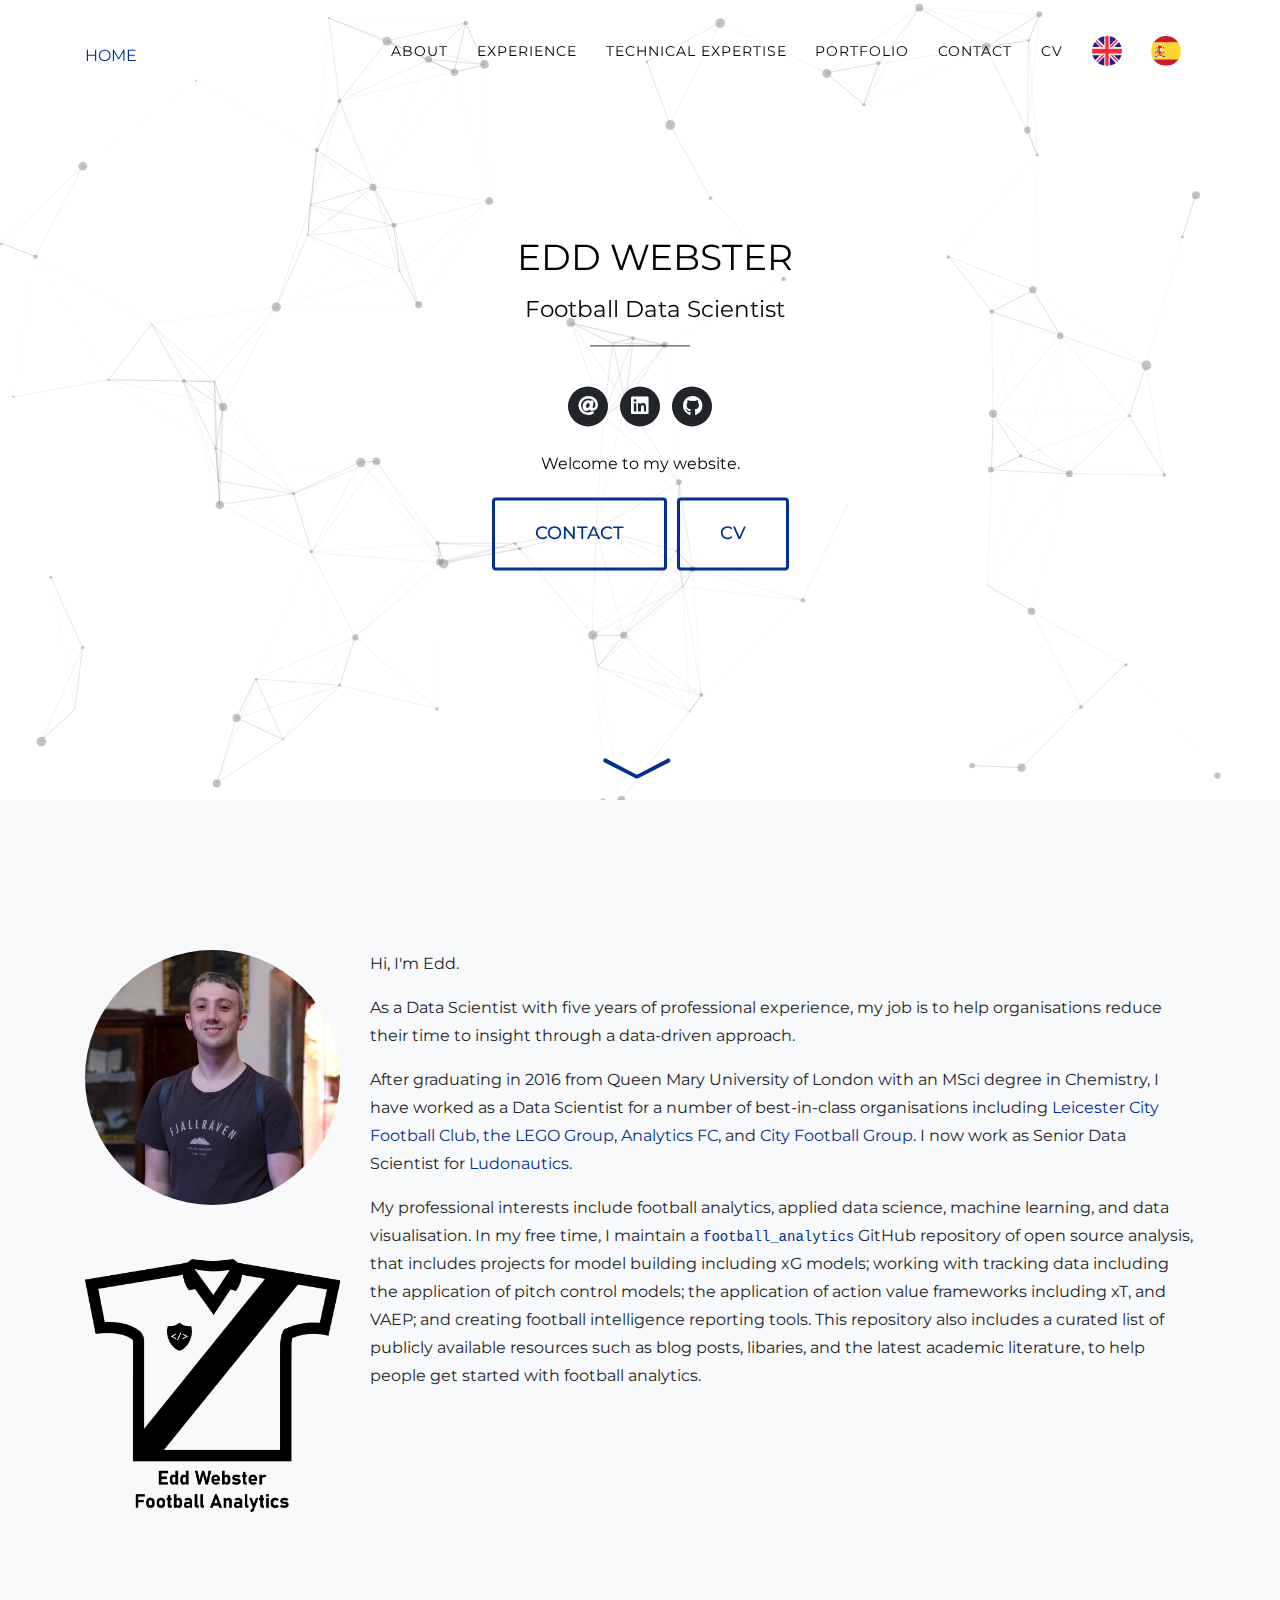
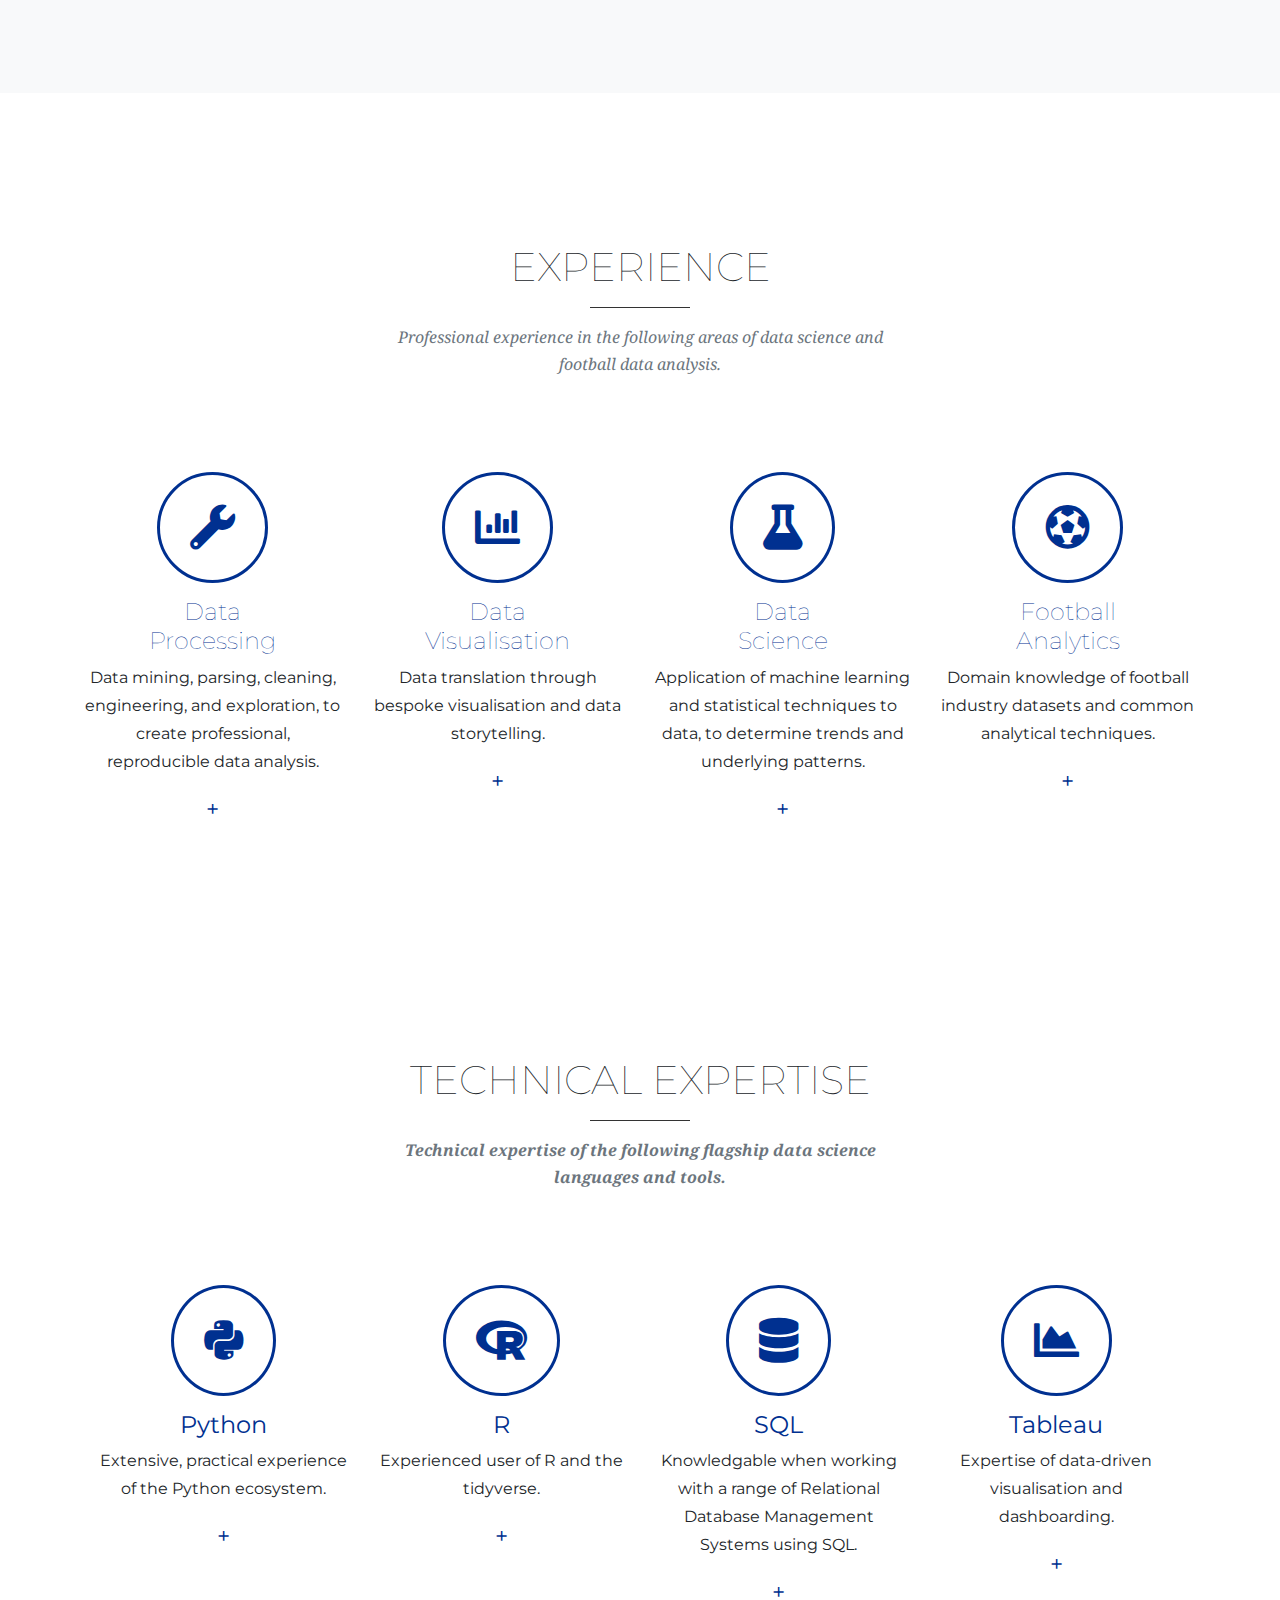
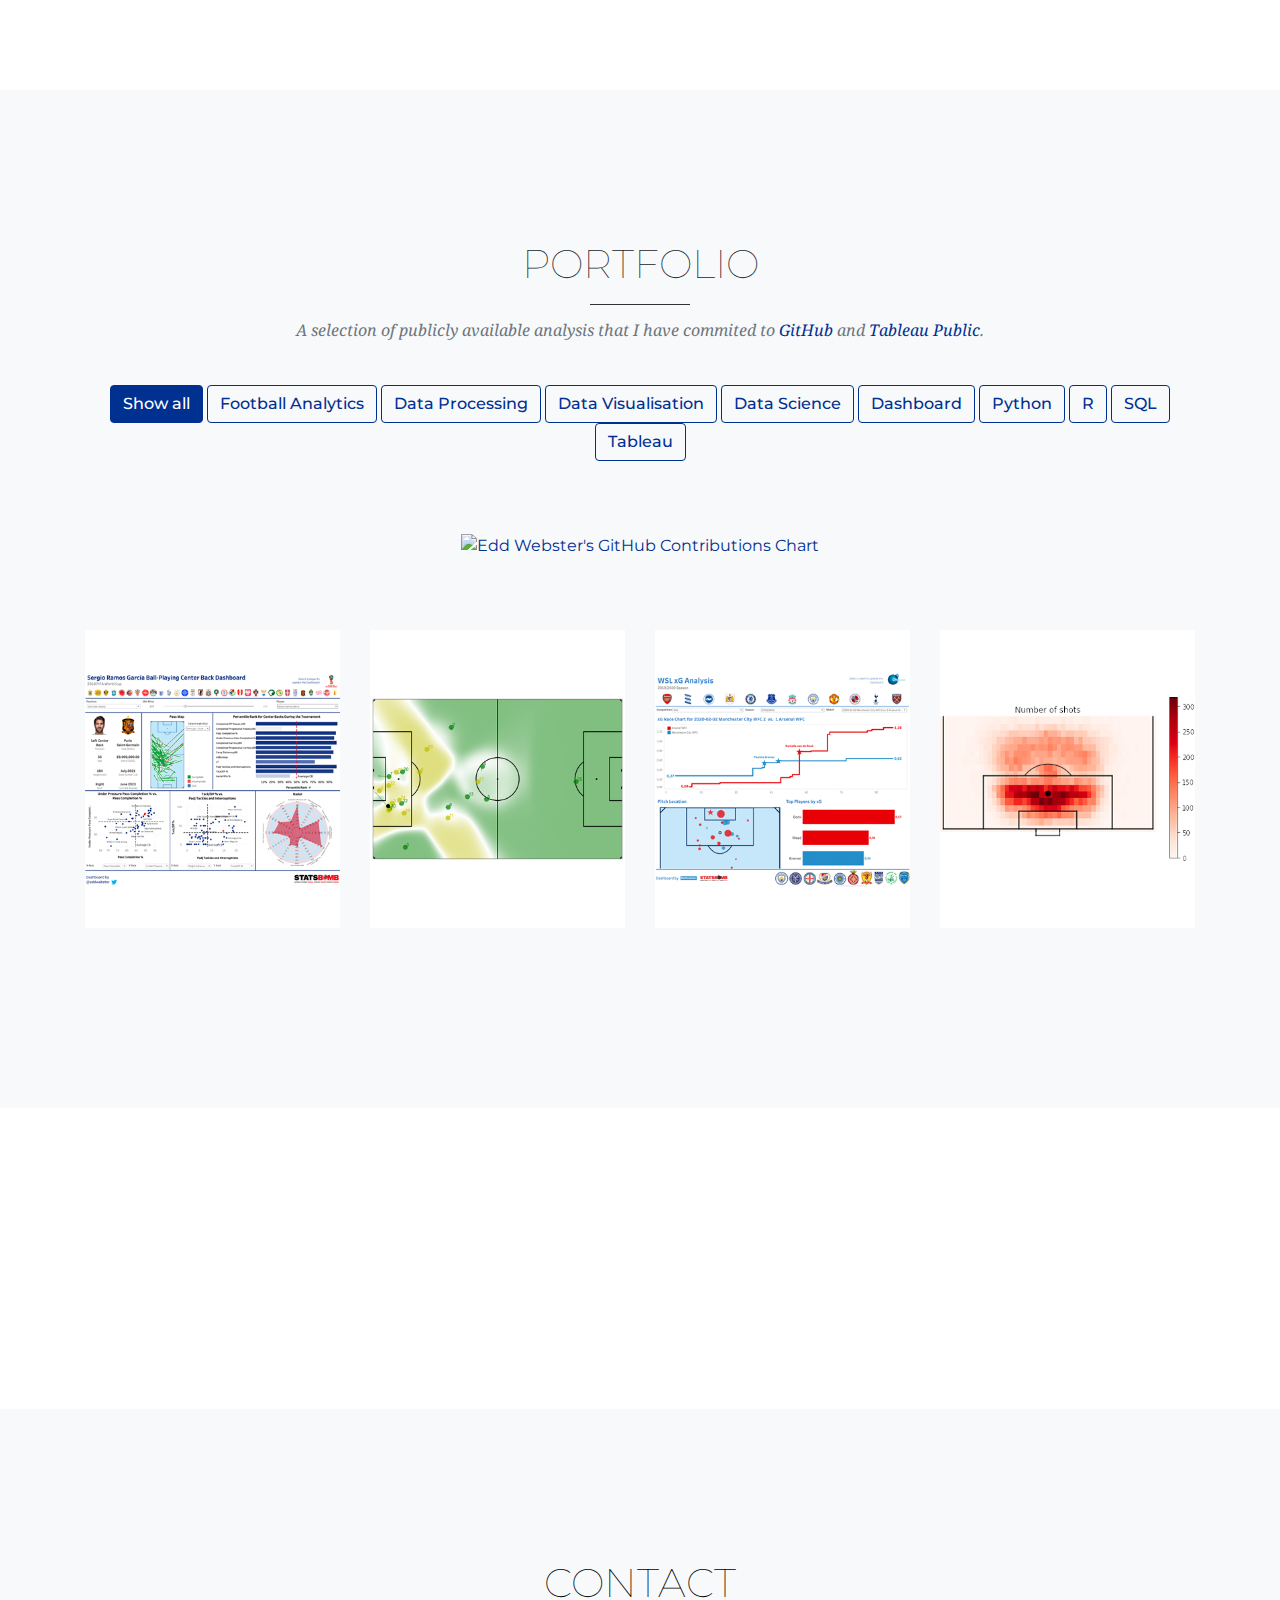
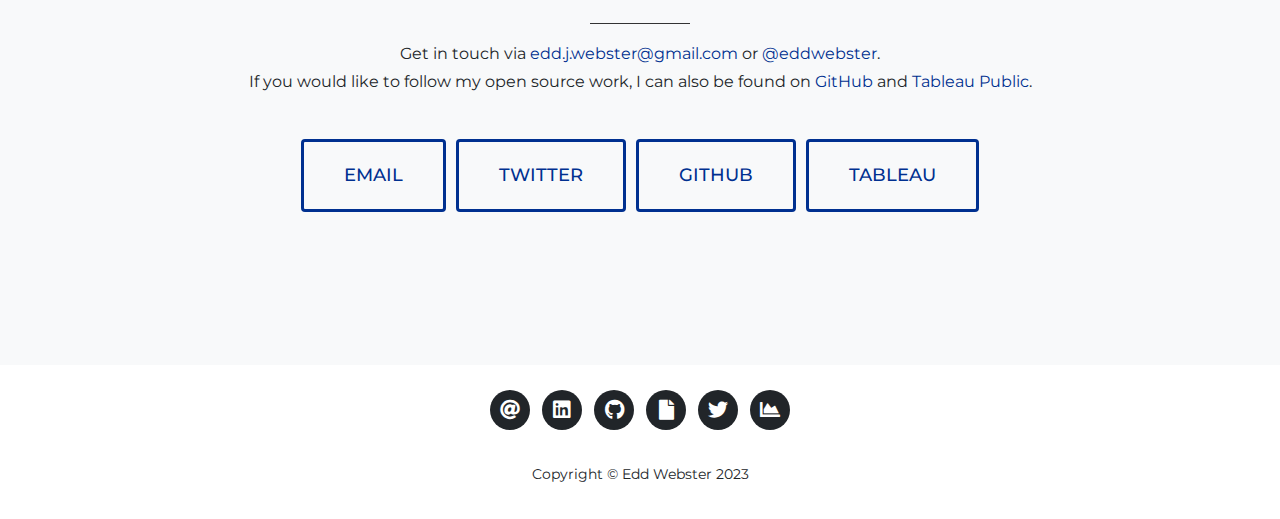
==== commit e193045a: "Add files via upload" ====
--- a/index-es.html
+++ b/index-es.html
@@ -148,8 +148,7 @@
         <p>Hi, I'm Edd.</p>
         <p>As a Data Scientist with five years of professional experience, my job is to help organisations reduce their time to insight through a data-driven approach.</p>
         <p>After graduating in 2016 from Queen Mary University of London with an MSci degree in Chemistry, I have worked as a Data Scientist for a number of best-in-class organisations including <a href="https://www.lcfc.com/" target="_blank">Leicester City Football Club</a>, <a href="/downloads/EddWebsterCVLEGO.pdf" download>the LEGO Group</a>, <a href="https://analyticsfc.co.uk/" target="_blank">Analytics FC</a>, and <a href="https://www.cityfootballgroup.com/" target="_blank">City Football Group</a>. I now work as Senior Data Scientist for <a href="https://www.ludonautics.com/" target="_blank">Ludonautics</a>.</p>
-        <p>My professional interests include football analytics, applied data science, machine learning, and data visualisation. In my free time, I maintain a <code><a href="https://github.com/eddwebster/football_analytics" target="_blank">football_analytics</a></code> GitHub repository of open source analysis, that includes projects for model building including xG models; working with tracking data including the application of pitch control models; the application of action value frameworks including xT, and VAEP; and creating football intelligence reporting tools using Tableau. This repository also includes a curated list of publicly available resources such as blog posts, libaries, and the latest academic literature, to help people get started with football analytics.</p>
-        <p>Full details of my previous experience and publicly available analysis can be found on my profiles for <a href="https://www.linkedin.com/in/eddwebster/" target="_blank">LinkedIn</a>, <a href="https://github.com/eddwebster/" target="_blank">GitHub</a>, <a href="https://public.tableau.com/profile/edd.webster#!/" target="_blank">Tableau Public</a>, as well as my <a href="/downloads/EddWebsterCV.pdf" download>CV</a>, <a href="https://docs.google.com/presentation/d/1EQ4meB5Y2TGuIn3K31OdkvoI-8QlPW2MhZE8UEhZ38c/edit?usp=sharing" target="_blank">Football Data Science portfolio</a>, and the following article by <a href="https://trainingground.guru/articles/edd-webster-from-man-city-to-lego" target="_blank">Training Ground Guru</a > that discusses my thoughts and experience regarding football analytics and data science.
+        <p>My professional interests include football analytics, applied data science, machine learning, and data visualisation. In my free time, I maintain a <code><a href="https://github.com/eddwebster/football_analytics" target="_blank">football_analytics</a></code> GitHub repository of open source analysis, that includes projects for model building including xG models; working with tracking data including the application of pitch control models; the application of action value frameworks including xT, and VAEP; and creating football intelligence reporting tools. This repository also includes a curated list of publicly available resources such as blog posts, libaries, and the latest academic literature, to help people get started with football analytics.</p>
       </div>
     </div>
 
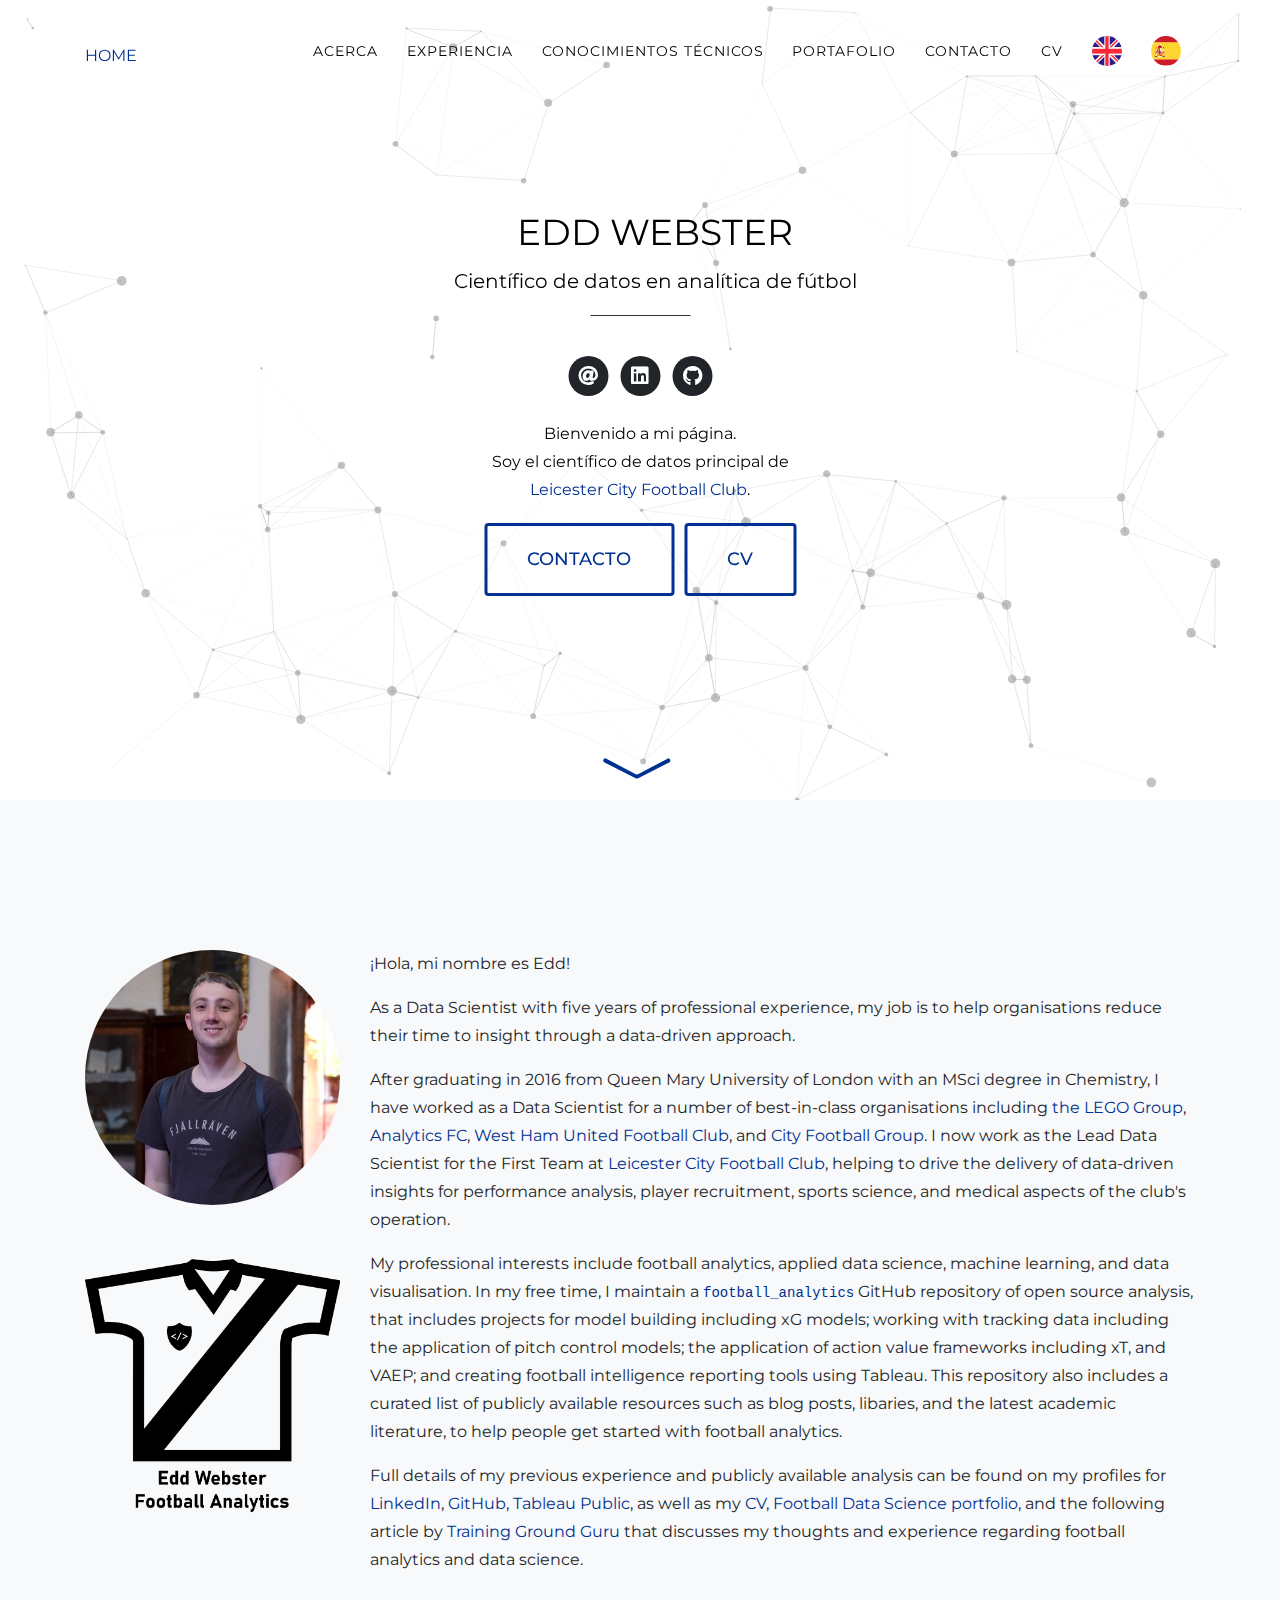
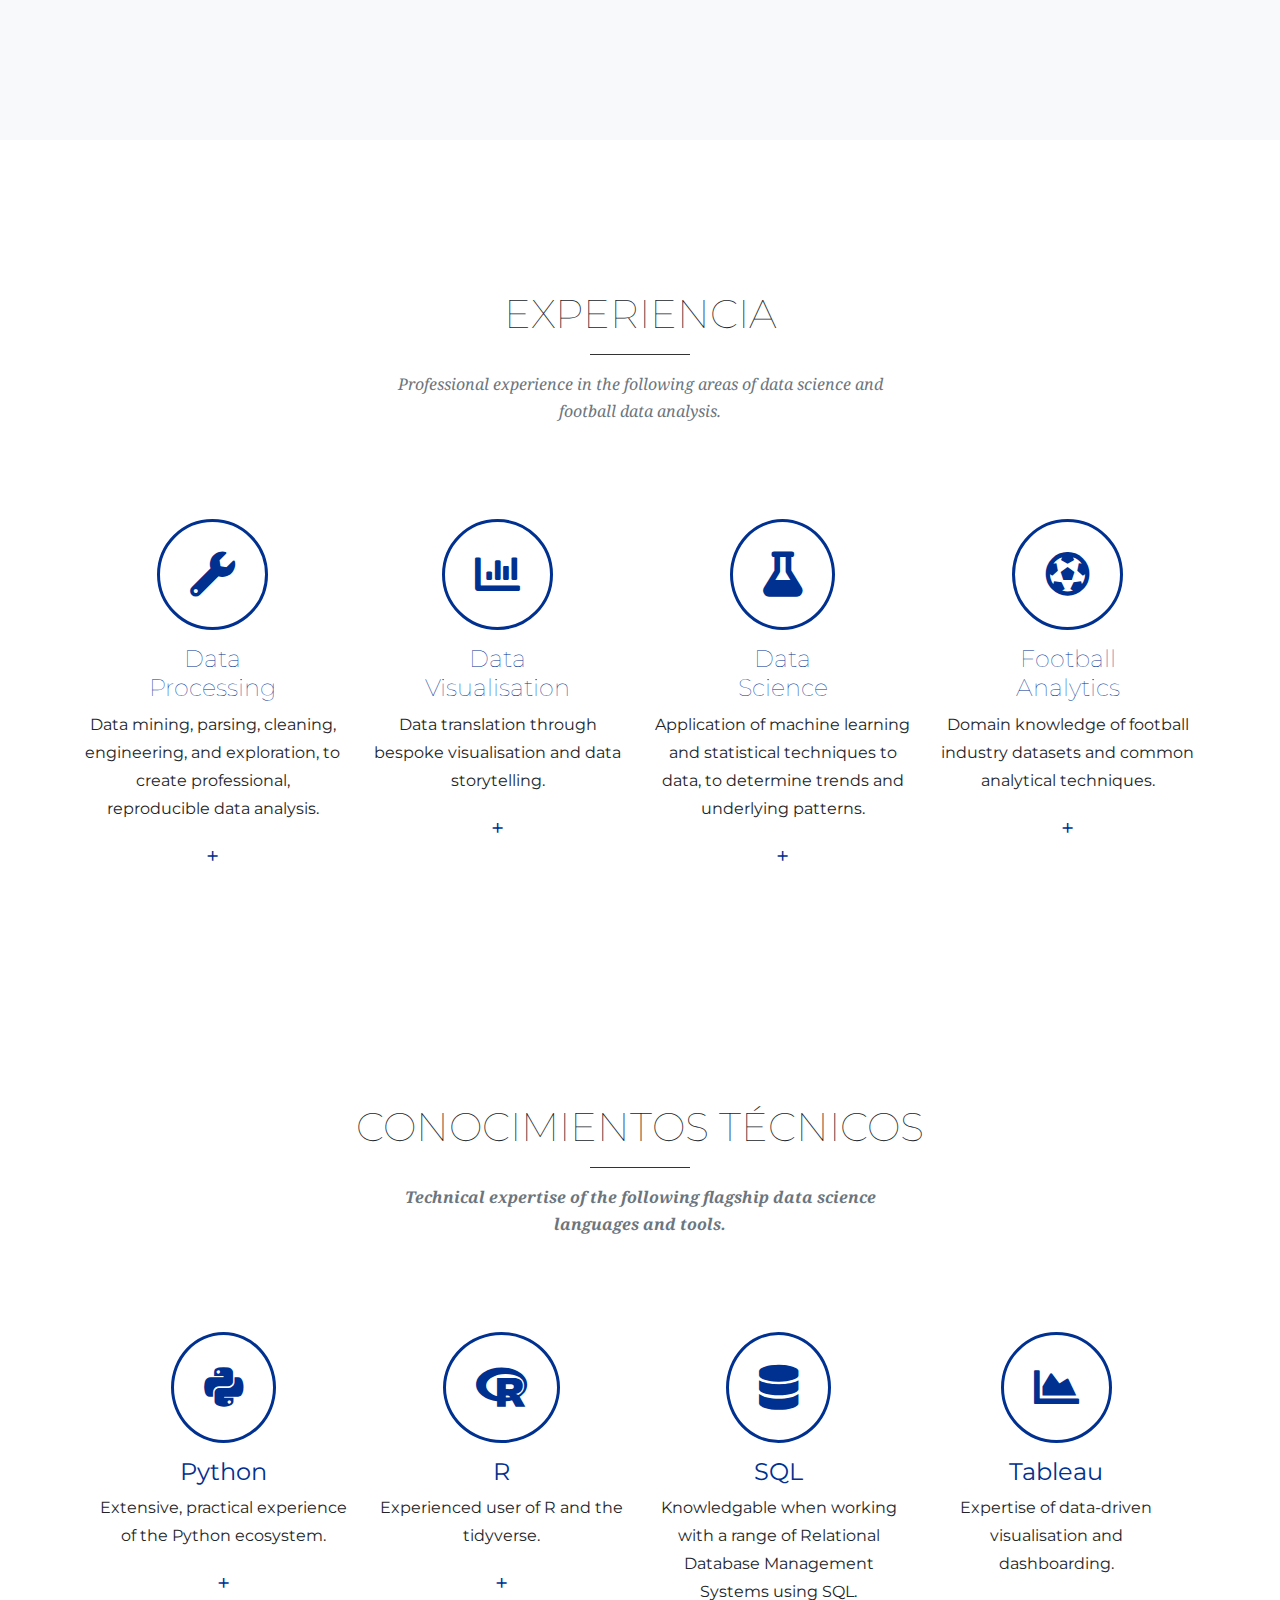
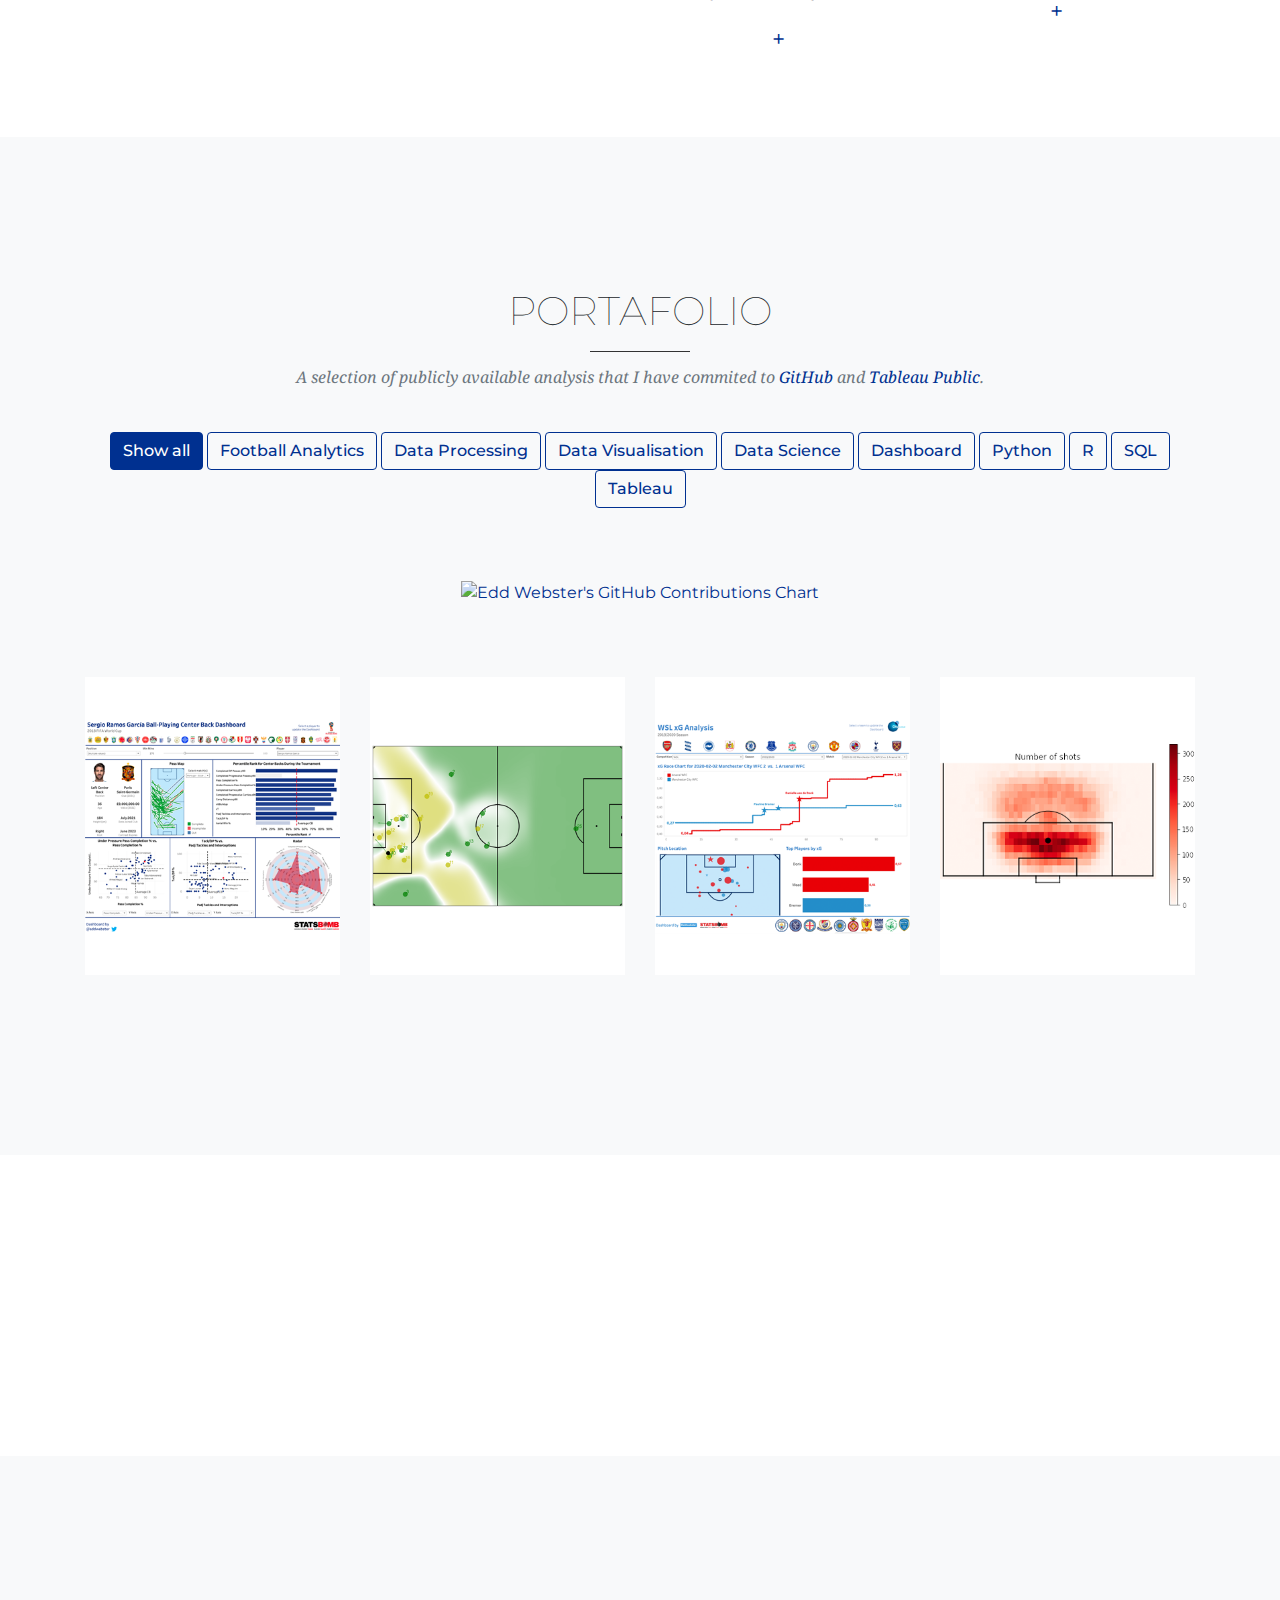
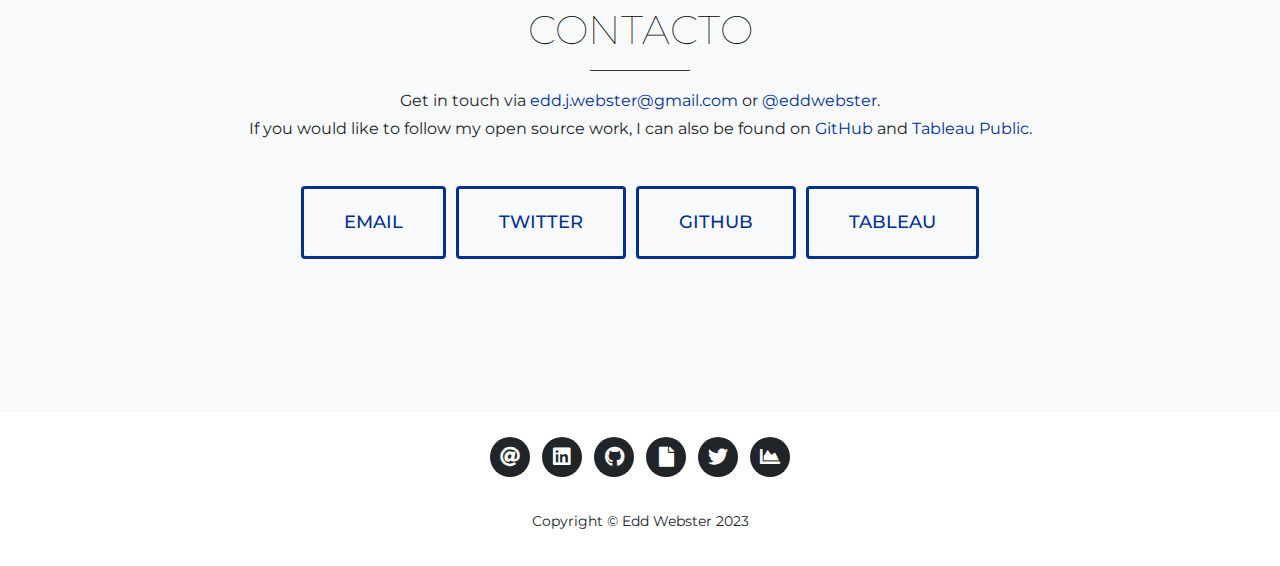
==== commit f0d165f1: "Add files via upload" ====
--- a/index-es.html
+++ b/index-es.html
@@ -15,18 +15,18 @@
     </script>
 
     <meta charset="utf-8">
-    <title>Edd Webster | Data Scientist in Football Analytics</title>
+    <title>Edd Webster | Científico de datos en analítica de fútbol</title>
     <meta name="viewport" content="width=device-width, initial-scale=1, shrink-to-fit=no">
-    <meta name="description" content="Welcome to my page. My name is Edd Webster and I am a Data Scientist in Football Analytics.">
+    <meta name="description" content="Bienvenido a mi página. Mi nombre es Edd Webster y soy científico de datos en analítica de fútbol.">
     <meta name="keywords" content="Edd Webster, Football Data Scientist, Lead Data Scientist, Soccer Data Scientist, Football Analytics, Soccer Analytics, Football Data Analytics, Soccer Data Analytics, Sports Analytics, Análisis de Datos de Fútbol, Data Scientist, Data Science, Data Analysis, Data Visualisation, Machine Learning, AI, Statistics, Leicester City, Lego, Data, Football, Soccer, Futbol, Sports, Analytics, Sports Stats, Python, R, SQL, Tableau, Football Data, Football Stats, Soccer Data, Expected Goals, xG">
     <meta name="author" content="Edd Webster">
     <link rel="icon" href="img/logo/Home_single_small.png">
 
     <!-- Control appearance when shared by social media -->
-    <meta property="og:title" content="Edd Webster | Data Scientist in Football Analytics" />
-    <meta property="og:image" content="img/logo/Home_single_medium.png" />
-    <meta property="og:description" content="Welcome to my page. My name is Edd Webster and I am a Data Scientist in Football Analytics."/>
-    <meta property='og:url' content="https://www.eddwebster.com" />
+    <meta property="og:title" content="Edd Webster | Científico de datos en analítica de fútbol"/>
+    <meta property="og:image" content="img/logo/Home_single_medium.png"/>
+    <meta property="og:description" content="Bienvenido a mi página. Mi nombre es Edd Webster y soy científico de datos en analítica de fútbol."/>
+    <meta property='og:url' content="https://www.eddwebster.com"/>
     <meta property="og:type" content="website" />
 
     <!-- Bootstrap core CSS -->
@@ -61,19 +61,19 @@
         <div class="collapse navbar-collapse" id="navbarResponsive">
           <ul class="navbar-nav text-uppercase ml-auto">
             <li class="nav-item">
-              <a class="nav-link js-scroll-trigger" href="#about">About</a>
+              <a class="nav-link js-scroll-trigger" href="#about">Acerca</a>
             </li>
             <li class="nav-item">
-              <a class="nav-link js-scroll-trigger" href="#experience">Experience</a>
+              <a class="nav-link js-scroll-trigger" href="#experience">Experiencia</a>
             </li>
             <li class="nav-item">
-              <a class="nav-link js-scroll-trigger" href="#expertise">Technical Expertise</a>
+              <a class="nav-link js-scroll-trigger" href="#expertise">Conocimientos técnicos</a>
             </li>
             <li class="nav-item">
-              <a class="nav-link js-scroll-trigger" href="#portfolio">Portfolio</a>
+              <a class="nav-link js-scroll-trigger" href="#portfolio">Portafolio</a>
             </li>
             <li class="nav-item">
-              <a class="nav-link js-scroll-trigger" href="#contact">Contact</a>
+              <a class="nav-link js-scroll-trigger" href="#contact">Contacto</a>
             </li>
             <li class="nav-item">
               <a class="nav-link" href="/downloads/EddWebsterCV.pdf" download>CV</a>
@@ -96,7 +96,7 @@
   <div id="particles-js"></div>
   <div class="textlanding">
       <p style="display:inline; font-size: 36px; padding-left: 30px">EDD WEBSTER</p><br>
-      <p style="display:inline; font-size: 23px; padding-left: 30px">Football Data Scientist</p>
+      <p style="display:inline; font-size: 20px; padding-left: 30px">Científico de datos en analítica de fútbol</p>
       <hr style="width: 100px; height: 1px; border:none;color:#333;background-color:#333;">
       <br>
       <ul class="list-inline social-buttons">
@@ -117,12 +117,12 @@
         </li>
       </ul>
       <br>
-      <p>Welcome to my website.</p>
-      <a class="btn btn-primary btn-xl text-uppercase js-scroll-trigger" href="#contact">Contact</a>
+      <p>Bienvenido a mi página.<br>Soy el científico de datos principal de<br><a href="https://www.lcfc.com/" target="_blank">Leicester City Football Club</a>.</p>
+      <a class="btn btn-primary btn-xl text-uppercase js-scroll-trigger" href="#contacto">Contacto</a>
       <a class="btn btn-primary btn-xl text-uppercase js-scroll-trigger" href="/downloads/EddWebsterCV.pdf" download>CV</a>
   </div>
   <div class="arrowlanding">
-    <a class="js-scroll-trigger" href="#about"><p style="font-size: 80px; color: #003090">&#xfe40;</p></a>
+    <a class="js-scroll-trigger" href="#acerca"><p style="font-size: 80px; color: #003090">&#xfe40;</p></a>
   </div>
 </header>
 
@@ -145,10 +145,11 @@
         <img class="img-fluid" src="img/edd_webster_football_analytics.png" alt="Edd Webster Football Analytics" style="margin-bottom: 30px">
       </div>
       <div class="col-lg-9 text-center text-md-left">
-        <p>Hi, I'm Edd.</p>
+        <p>¡Hola, mi nombre es Edd!</p>
         <p>As a Data Scientist with five years of professional experience, my job is to help organisations reduce their time to insight through a data-driven approach.</p>
-        <p>After graduating in 2016 from Queen Mary University of London with an MSci degree in Chemistry, I have worked as a Data Scientist for a number of best-in-class organisations including <a href="https://www.lcfc.com/" target="_blank">Leicester City Football Club</a>, <a href="/downloads/EddWebsterCVLEGO.pdf" download>the LEGO Group</a>, <a href="https://analyticsfc.co.uk/" target="_blank">Analytics FC</a>, and <a href="https://www.cityfootballgroup.com/" target="_blank">City Football Group</a>. I now work as Senior Data Scientist for <a href="https://www.ludonautics.com/" target="_blank">Ludonautics</a>.</p>
-        <p>My professional interests include football analytics, applied data science, machine learning, and data visualisation. In my free time, I maintain a <code><a href="https://github.com/eddwebster/football_analytics" target="_blank">football_analytics</a></code> GitHub repository of open source analysis, that includes projects for model building including xG models; working with tracking data including the application of pitch control models; the application of action value frameworks including xT, and VAEP; and creating football intelligence reporting tools. This repository also includes a curated list of publicly available resources such as blog posts, libaries, and the latest academic literature, to help people get started with football analytics.</p>
+        <p>After graduating in 2016 from Queen Mary University of London with an MSci degree in Chemistry, I have worked as a Data Scientist for a number of best-in-class organisations including <a href="/downloads/EddWebsterCVLEGO.pdf" download>the LEGO Group</a>, <a href="https://analyticsfc.co.uk/" target="_blank">Analytics FC</a>, <a href="https://www.whufc.com/" target="_blank">West Ham United Football Club</a>, and <a href="https://www.cityfootballgroup.com/" target="_blank">City Football Group</a>. I now work as the Lead Data Scientist for the First Team at <a href="https://www.lcfc.com/" target="_blank">Leicester City Football Club</a>, helping to drive the delivery of data-driven insights for performance analysis, player recruitment, sports science, and medical aspects of the club's operation.</p>
+        <p>My professional interests include football analytics, applied data science, machine learning, and data visualisation. In my free time, I maintain a <code><a href="https://github.com/eddwebster/football_analytics" target="_blank">football_analytics</a></code> GitHub repository of open source analysis, that includes projects for model building including xG models; working with tracking data including the application of pitch control models; the application of action value frameworks including xT, and VAEP; and creating football intelligence reporting tools using Tableau. This repository also includes a curated list of publicly available resources such as blog posts, libaries, and the latest academic literature, to help people get started with football analytics.</p>
+        <p>Full details of my previous experience and publicly available analysis can be found on my profiles for <a href="https://www.linkedin.com/in/eddwebster/" target="_blank">LinkedIn</a>, <a href="https://github.com/eddwebster/" target="_blank">GitHub</a>, <a href="https://public.tableau.com/profile/edd.webster#!/" target="_blank">Tableau Public</a>, as well as my <a href="/downloads/EddWebsterCV.pdf" download>CV</a>, <a href="https://docs.google.com/presentation/d/1EQ4meB5Y2TGuIn3K31OdkvoI-8QlPW2MhZE8UEhZ38c/edit?usp=sharing" target="_blank">Football Data Science portfolio</a>, and the following article by <a href="https://trainingground.guru/articles/edd-webster-from-man-city-to-lego" target="_blank">Training Ground Guru</a > that discusses my thoughts and experience regarding football analytics and data science.
       </div>
     </div>
 
@@ -232,7 +233,7 @@
   <div class="container" >
     <div class="row">
       <div class="col-lg-12 text-center" style="padding-bottom: 3%">
-        <h2 class="section-heading text-uppercase">Experience</h2>
+        <h2 class="section-heading text-uppercase">Experiencia</h2>
         <hr style="width: 100px; height: 1px; border:none;color:#333;background-color:#333;">
         <center><h3 style="max-width: 500px;  line-height: 27px;" class="section-subheading text-muted">Professional experience in the following areas of data science and football data analysis.</h3></center>
       </div>
@@ -274,7 +275,7 @@
       <div class="container" >
         <div class="row">
           <div class="col-lg-12 text-center" style="padding-bottom: 3%">
-            <h2 class="section-heading text-uppercase">Technical Expertise</h2>
+            <h2 class="section-heading text-uppercase">Conocimientos técnicos</h2>
             <hr style="width: 100px; height: 1px; border:none;color:#333; background-color:#333;">
             <center><h3 style="max-width: 500px; line-height: 27px;" class="section-subheading text-muted"><b>Technical expertise of the following flagship data science languages and tools.</b></h3></center>
           </div>
@@ -324,7 +325,7 @@
       <div class="container">
         <div class="row">
           <div class="col-lg-12 text-center">
-            <h2 class="section-heading text-uppercase">Portfolio</h2>
+            <h2 class="section-heading text-uppercase">Portafolio</h2>
             <hr style="width: 100px; height: 1px; border:none;color:#333;background-color:#333;">
             <h3 class="section-subheading text-muted">A selection of publicly available analysis that I have commited to <a href="https://github.com/eddwebster" target="_blank">GitHub</a> and <a href="https://public.tableau.com/app/profile/edd.webster" target="_blank">Tableau Public</a>.</h3>
             <div id="portfolio-button-container">
@@ -424,7 +425,7 @@
     <div class="container">
       <div class="row">
         <div class="col-lg-12 text-center">
-          <h2 class="section-heading text-uppercase" style="color: black">Contact</h2>
+          <h2 class="section-heading text-uppercase" style="color: black">Contacto</h2>
           <hr style="width: 100px; height: 1px; border:none;color:#333;background-color:#333;">
           <p>Get in touch via <a href="mailto:edd.j.webster@gmail.com?Subject=Hello" target="_top">edd.j.webster@gmail.com</a> or <a href="https://twitter.com/eddwebster" target="_blank">@eddwebster</a>.<br>If you would like to follow my open source work, I can also be found on <a href="https://github.com/eddwebster/" target="_blank">GitHub</a> and <a href="https://public.tableau.com/profile/edd.webster#!/" target="_blank">Tableau Public</a>.</p>
           <br>
@@ -514,7 +515,7 @@
                     <h6>Examples of previous projects and experience:</h6>
                     <hr>
                     <ul>
-                      <li>For more examples of data processing projects, see the Data Processing specific projects in the <a href="#portfolio"  target="_blank">Portfolio</a> section of this website. Examples of data processing for football data analysis can also be found in my <a href="https://docs.google.com/presentation/d/1EQ4meB5Y2TGuIn3K31OdkvoI-8QlPW2MhZE8UEhZ38c/edit?usp=sharing" target="_blank">Football Data Science Portfolio</a>.</li>
+                      <li>For more examples of data processing projects, see the Data Processing specific projects in the <a href="#portafolio"  target="_blank">Portfolio</a> section of this website. Examples of data processing for football data analysis can also be found in my <a href="https://docs.google.com/presentation/d/1EQ4meB5Y2TGuIn3K31OdkvoI-8QlPW2MhZE8UEhZ38c/edit?usp=sharing" target="_blank">Football Data Science Portfolio</a>.</li>
                     </ul>
                     <br>
                     <h6>If you would like to find out more:</h6>
@@ -559,7 +560,7 @@
                     <ul>
                       <li>Dashboard to visualise performance metrics of center backs at the 2018 FIFA Men's World Cup using event data from StatsBomb. The code to process this data can be found in the static version of the <a href="https://nbviewer.org/github/eddwebster/football_analytics/blob/master/notebooks/3_data_engineering/StatsBomb%20Data%20Engineering.ipynb" target="_blank">Jupyter notebook</a> and the corresponding Tableau dashboard can be found <a href="https://public.tableau.com/app/profile/edd.webster/viz/EddWebster-WorldCup2018AnalysisandDashboard/WC2018PlayerDashboard" target="_blank">here</a>.</li>
                       <li>Provided data-driven analysis to clubs and stakeholders as part of <a href="https://analyticsfc.co.uk/" target="_blank">Analytics FC</a>'s data services including Coach ID and Signature. These analytical pieces and bespoke, static visualisations were created using <code>Python</code> and specifically the <code>matplotlib</code> library for data visualisation.</li>
-                      <li>For more examples of data visualisation, see the Data Visualisation specific projects in the <a href="#portfolio" target="_blank">Portfolio</a> section of this website. Examples of Tableau visualisations can be found in my <a href="https://public.tableau.com/app/profile/edd.webster" target="_blank">Tableau Public</a> profile and data visualisation projects using football data can also be found in my <a href="https://docs.google.com/presentation/d/1EQ4meB5Y2TGuIn3K31OdkvoI-8QlPW2MhZE8UEhZ38c/edit?usp=sharing" target="_blank">Football Data Science Portfolio</a>.</li>
+                      <li>For more examples of data visualisation, see the Data Visualisation specific projects in the <a href="#portafolio" target="_blank">Portfolio</a> section of this website. Examples of Tableau visualisations can be found in my <a href="https://public.tableau.com/app/profile/edd.webster" target="_blank">Tableau Public</a> profile and data visualisation projects using football data can also be found in my <a href="https://docs.google.com/presentation/d/1EQ4meB5Y2TGuIn3K31OdkvoI-8QlPW2MhZE8UEhZ38c/edit?usp=sharing" target="_blank">Football Data Science Portfolio</a>.</li>
                     </ul>
                     <br>
                     <h6>If you would like to find out more:</h6>
@@ -604,7 +605,7 @@
                     <ul>
                       <li>Example project of an end-to-end machine learning pipeline to train a Chance Quality Model, commonly known as an Expected Goals (xG) mode using Logistic Regression. This model was trained using a historical dataset of 11,000 shots. This project was completed using <code>Python</code> and key libraries (<code>NumPy</code>, <code>pandas</code>, <code>matplotlib</code>, <code>Plotly</code>, <code>scikit-learn</code>). The code for this analysis can be found in the <a href="https://github.com/eddwebster/football_analytics/tree/master/notebooks/5_data_analysis_and_projects"  target="_blank">Data Analysis and Projects</a> section of my <code><a href="https://github.com/eddwebster/football_analytics" target="_blank">football_analytics</a></code> GitHub repository and a static version of the Jupyter notebook <a href="https://nbviewer.org/github/eddwebster/football_analytics/blob/master/notebooks/5_data_analysis_and_projects/xg_modeling/shots_dataset/chance_quality_modelling/1%29%20Logistic%20Regression%20Expected%20Goals%20Model.ipynb" target="_blank">here</a>.</li>
                       <li>Example project of an end-to-end machine learning pipeline to use data to find "the next Gerard Piqué” through Principle Component Analysis and K-Means Clustering. This project was completed using <code>Python</code> and key libraries (<code>NumPy</code>, <code>pandas</code>, <code>matplotlib</code>, <code>scikit-learn</code>). The code for this analysis can be found in the <a href="https://github.com/eddwebster/football_analytics/tree/master/notebooks/5_data_analysis_and_projects"  target="_blank">Data Analysis and Projects</a> section of my <code><a href="https://github.com/eddwebster/football_analytics" target="_blank">football_analytics</a></code> GitHub repository and a static version of the Jupyter notebook <a href="https://nbviewer.org/github/eddwebster/football_analytics/blob/master/notebooks/5_data_analysis_and_projects/player_similarity_and_clustering/PCA%20and%20K-Means%20Clustering%20of%20%27Pique%CC%81-like%27%20Defenders.ipynb" target="_blank">here</a>.</li>
-                      <li>For more examples of data science projects, see the Data Science specific projects in the <a href="#portfolio" target="_blank">Portfolio</a> section of this website. Examples of data science projects using football data can also be found in my <a href="https://docs.google.com/presentation/d/1EQ4meB5Y2TGuIn3K31OdkvoI-8QlPW2MhZE8UEhZ38c/edit?usp=sharing" target="_blank">Football Data Science Portfolio</a>.</li>
+                      <li>For more examples of data science projects, see the Data Science specific projects in the <a href="#portafolio" target="_blank">Portfolio</a> section of this website. Examples of data science projects using football data can also be found in my <a href="https://docs.google.com/presentation/d/1EQ4meB5Y2TGuIn3K31OdkvoI-8QlPW2MhZE8UEhZ38c/edit?usp=sharing" target="_blank">Football Data Science Portfolio</a>.</li>
                     </ul>
                     <br>
                     <h6>If you would like to find out more:</h6>
@@ -652,7 +653,7 @@
                       <li>Example project of an end-to-end machine learning pipeline to use data to find "the next Gerard Piqué” through Principle Component Analysis and K-Means Clustering. This project was completed using <code>Python</code> and key libraries (<code>NumPy</code>, <code>pandas</code>, <code>matplotlib</code>, <code>scikit-learn</code>). The code for this analysis can be found in the <a href="https://github.com/eddwebster/football_analytics/tree/master/notebooks/5_data_analysis_and_projects"  target="_blank">Data Analysis and Projects</a> section of my <code><a href="https://github.com/eddwebster/football_analytics" target="_blank">football_analytics</a></code> GitHub repository and a static version of the Jupyter notebook <a href="https://nbviewer.org/github/eddwebster/football_analytics/blob/master/notebooks/5_data_analysis_and_projects/player_similarity_and_clustering/PCA%20and%20K-Means%20Clustering%20of%20%27Pique%CC%81-like%27%20Defenders.ipynb" target="_blank">here</a>.</li>
                       <li> In my free time, I maintain a <a href="https://github.com/eddwebster/football_analytics" target="_blank"><code>football_analytics</code></a> GitHub repository of open source analysis, that includes projects for model building including xG models; working with tracking data including the application of pitch control models; the application of action value frameworks including xT, and VAEP; and creating football intelligence reporting tools using Tableau. This repository also includes a curated list of publicly available resources such as blog posts, libaries, and the latest academic literature, to help people get started with football analytics.</li>
                       <li>The following article by <a href="https://trainingground.guru/articles/edd-webster-from-man-city-to-lego" target="_blank">Training Ground Guru</a> discusses my thoughts and experience regarding football analytics.</li>
-                      <li>For more examples of football data analysis, see my <a href="https://docs.google.com/presentation/d/1EQ4meB5Y2TGuIn3K31OdkvoI-8QlPW2MhZE8UEhZ38c/edit?usp=sharing" target="_blank">Football Data Science Portfolio</a> or the <a href="#portfolio"  target="_blank">Portfolio</a> section of this website.</li>
+                      <li>For more examples of football data analysis, see my <a href="https://docs.google.com/presentation/d/1EQ4meB5Y2TGuIn3K31OdkvoI-8QlPW2MhZE8UEhZ38c/edit?usp=sharing" target="_blank">Football Data Science Portfolio</a> or the <a href="#portafolio"  target="_blank">Portfolio</a> section of this website.</li>
                     </ul>
                     <br>
                     <h6>If you would like to find out more:</h6>
@@ -697,8 +698,8 @@
                     <ul>
                       <li>Example project of an end-to-end machine learning pipeline to train a Chance Quality Model, commonly known as an Expected Goals (xG) mode using Logistic Regression. This model was trained using a historical dataset of 11,000 shots. This project was completed using <code>Python</code> and key libraries (<code>NumPy</code>, <code>pandas</code>, <code>matplotlib</code>, <code>Plotly</code>, <code>scikit-learn</code>). The code for this analysis can be found in the <a href="https://github.com/eddwebster/football_analytics/tree/master/notebooks/5_data_analysis_and_projects"  target="_blank">Data Analysis and Projects</a> section of my <code><a href="https://github.com/eddwebster/football_analytics" target="_blank">football_analytics</a></code> GitHub repository and a static version of the Jupyter notebook <a href="https://nbviewer.org/github/eddwebster/football_analytics/blob/master/notebooks/5_data_analysis_and_projects/xg_modeling/shots_dataset/chance_quality_modelling/1%29%20Logistic%20Regression%20Expected%20Goals%20Model.ipynb" target="_blank">here</a>.</li>
                       <li>Example project of an end-to-end machine learning pipeline to use data to find "the next Gerard Piqué” through Principle Component Analysis and K-Means Clustering. This project was completed using <code>Python</code> and key libraries (<code>NumPy</code>, <code>pandas</code>, <code>matplotlib</code>, <code>scikit-learn</code>). The code for this analysis can be found in the <a href="https://github.com/eddwebster/football_analytics/tree/master/notebooks/5_data_analysis_and_projects"  target="_blank">Data Analysis and Projects</a> section of my <code><a href="https://github.com/eddwebster/football_analytics" target="_blank">football_analytics</a></code> GitHub repository and a static version of the Jupyter notebook <a href="https://nbviewer.org/github/eddwebster/football_analytics/blob/master/notebooks/5_data_analysis_and_projects/player_similarity_and_clustering/PCA%20and%20K-Means%20Clustering%20of%20%27Pique%CC%81-like%27%20Defenders.ipynb" target="_blank">here</a>.</li>
-                      <li>For more examples of football data analysis, see my <a href="https://docs.google.com/presentation/d/1EQ4meB5Y2TGuIn3K31OdkvoI-8QlPW2MhZE8UEhZ38c/edit?usp=sharing" target="_blank">Football Data Science Portfolio</a> or the <a href="#portfolio"  target="_blank">Portfolio</a> section of this website.</li>
-                      <li>See more examples of data analysis of my publicly available data analysis projects created using Python, see the <a href="#portfolio" target="_blank">portfolio</a> section of this website.</li>
+                      <li>For more examples of football data analysis, see my <a href="https://docs.google.com/presentation/d/1EQ4meB5Y2TGuIn3K31OdkvoI-8QlPW2MhZE8UEhZ38c/edit?usp=sharing" target="_blank">Football Data Science Portfolio</a> or the <a href="#portafolio"  target="_blank">Portfolio</a> section of this website.</li>
+                      <li>See more examples of data analysis of my publicly available data analysis projects created using Python, see the <a href="#portafolio" target="_blank">portfolio</a> section of this website.</li>
                     </ul>
                     <br>
                     <h6>If you would like to find out more:</h6>
@@ -741,7 +742,7 @@
                     <h6>Examples of previous projects and experience:</h6>
                     <hr>
                     <ul>
-                      <li>See more examples of data analysis of my publicly available data analysis projects created using R and the tidyverse, see the <a href="#portfolio" target="_blank">portfolio</a> section of this website.</li>
+                      <li>See more examples of data analysis of my publicly available data analysis projects created using R and the tidyverse, see the <a href="#portafolio" target="_blank">portfolio</a> section of this website.</li>
                     </ul>
                     <br>
                     <h6>If you would like to find out more:</h6>
@@ -826,7 +827,7 @@
                     <h6>Examples of previous projects and experience:</h6>
                     <hr>
                     <ul>
-                      <li>See more examples of data analysis of my publicly available data analysis projects created using Tableau, see my  <a href="https://public.tableau.com/app/profile/edd.webster" target="_blank">Tableau Public</a> profile and the <a href="#portfolio" target="_blank">portfolio</a> section of this website.</li>
+                      <li>See more examples of data analysis of my publicly available data analysis projects created using Tableau, see my  <a href="https://public.tableau.com/app/profile/edd.webster" target="_blank">Tableau Public</a> profile and the <a href="#portafolio" target="_blank">portfolio</a> section of this website.</li>
                     </ul>
                     <br>
                     <h6>If you would like to find out more:</h6>
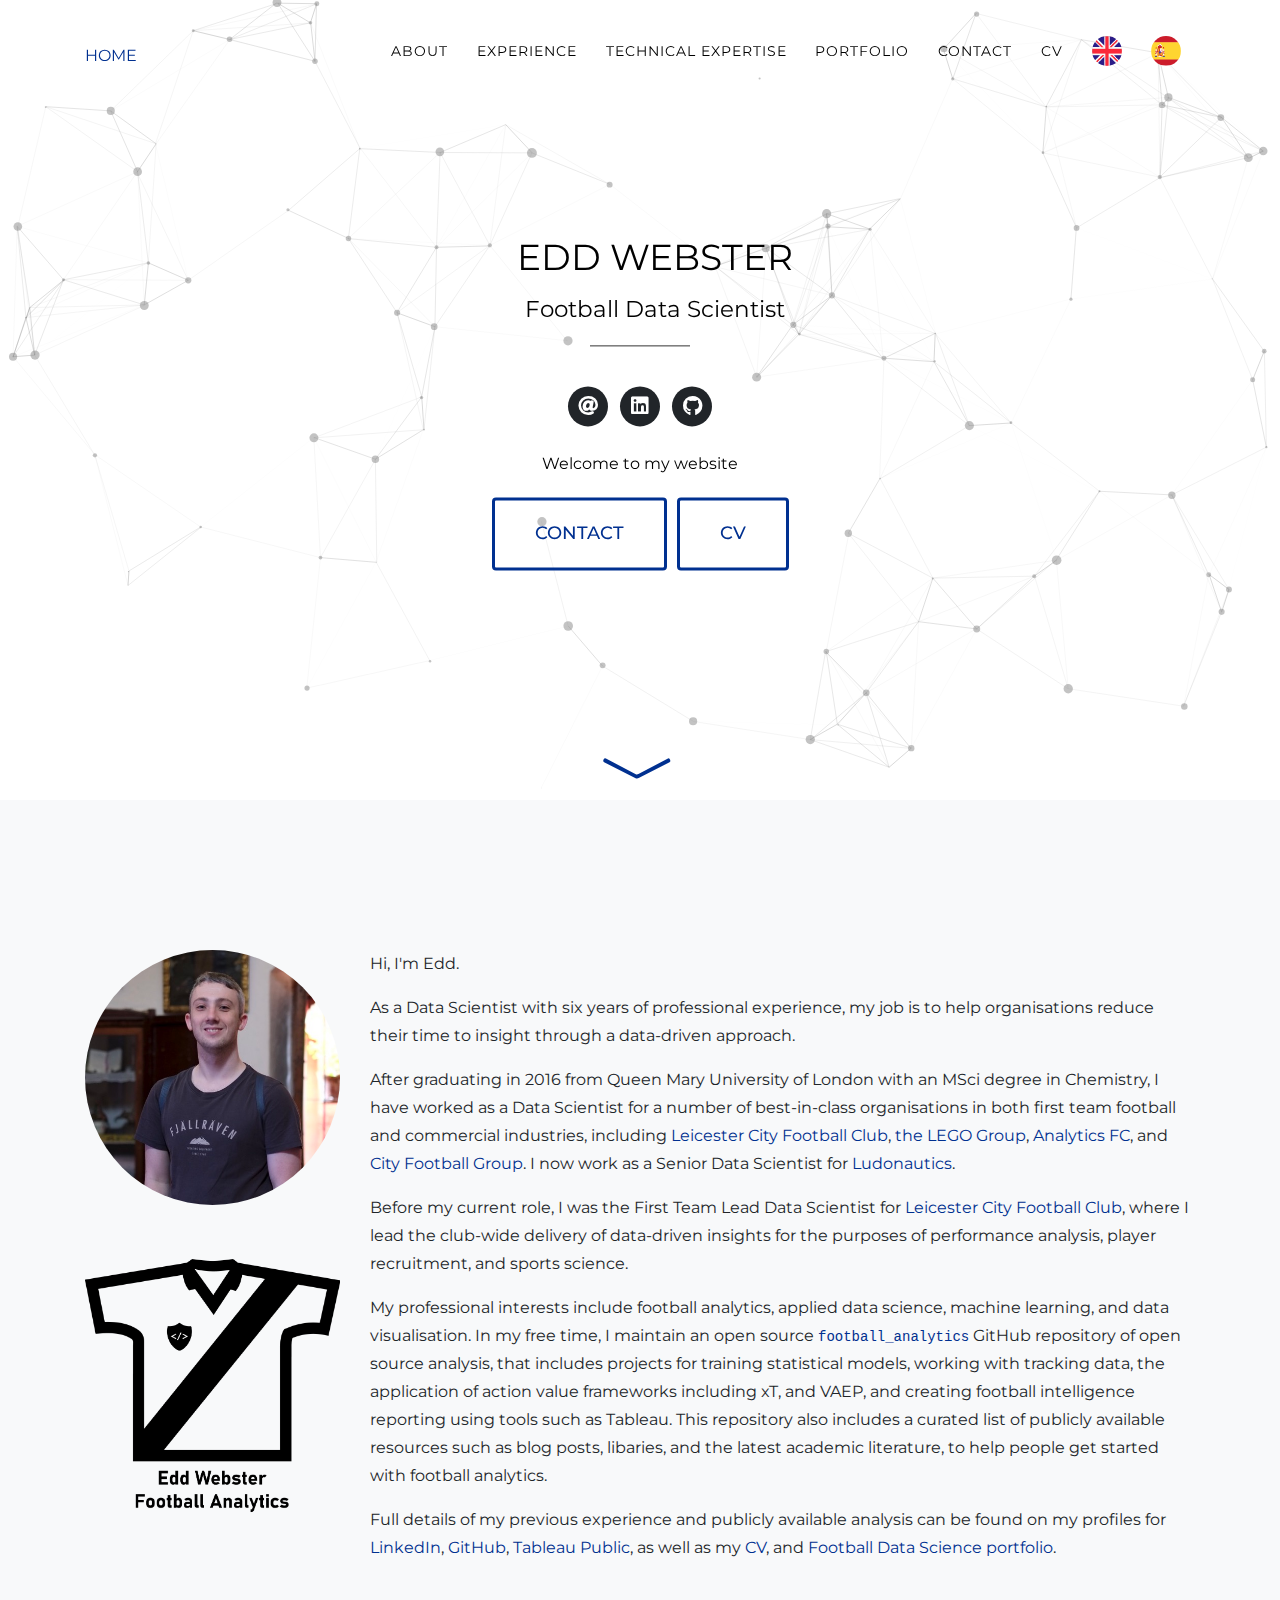
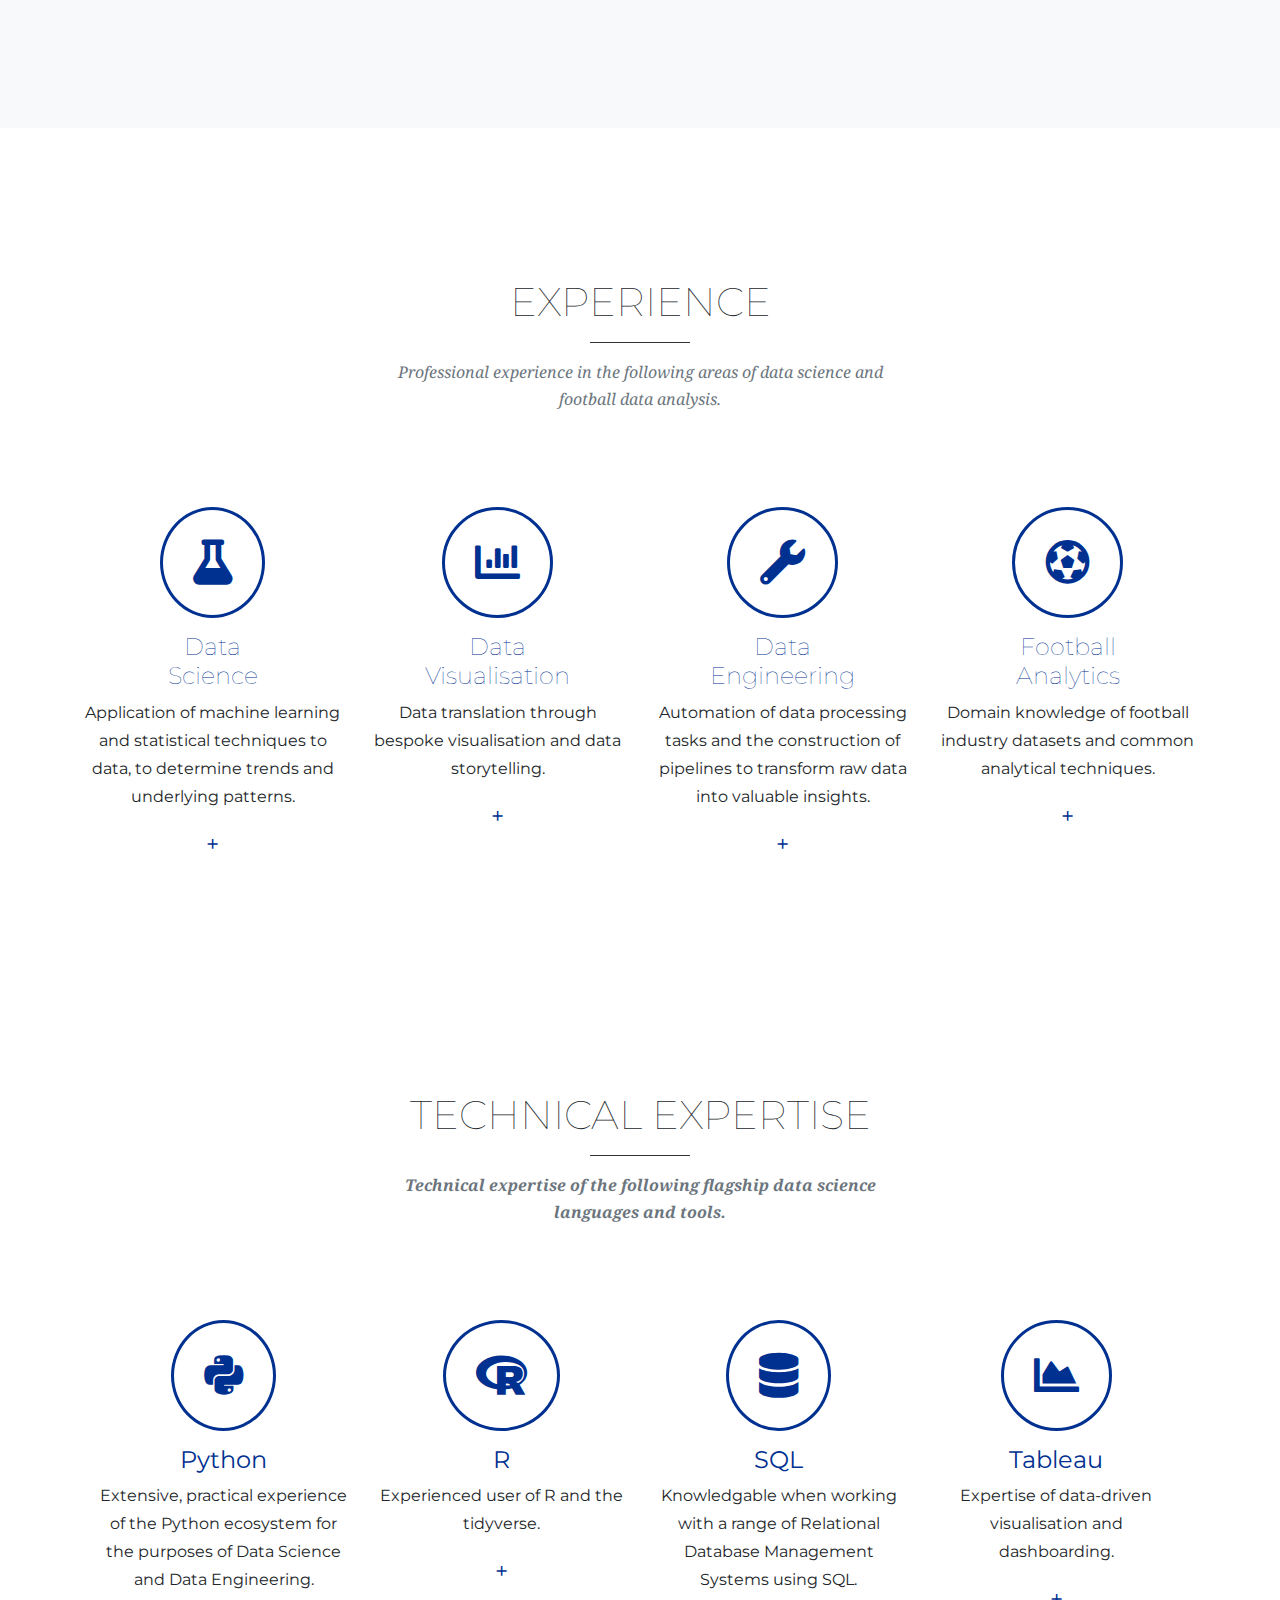
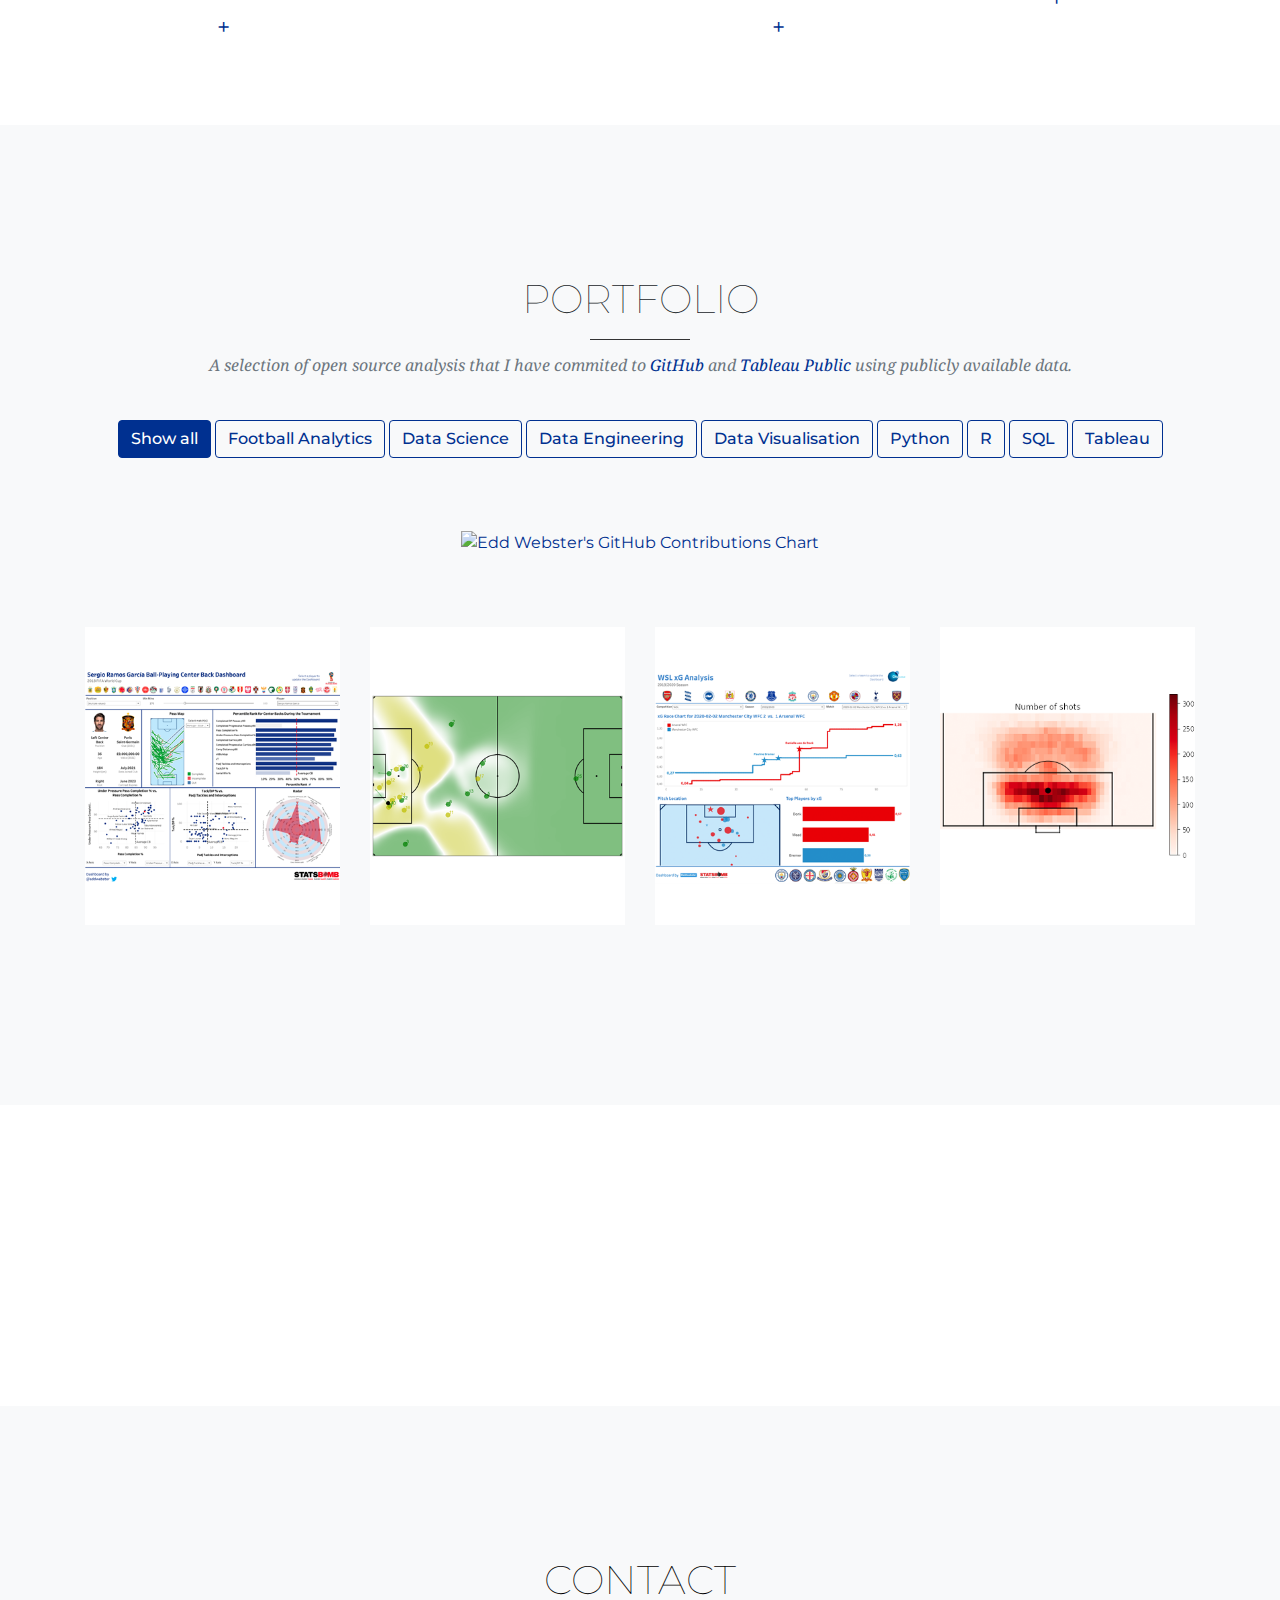
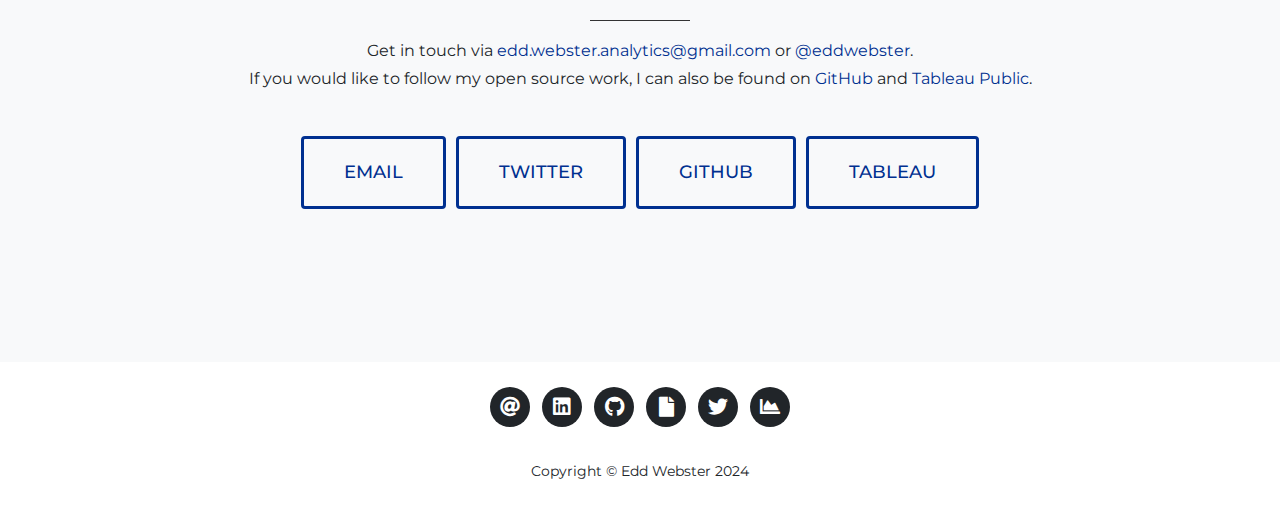
==== commit 39294388: "Add files via upload" ====
--- a/index-es.html
+++ b/index-es.html
@@ -15,18 +15,18 @@
     </script>
 
     <meta charset="utf-8">
-    <title>Edd Webster | Científico de datos en analítica de fútbol</title>
+    <title>Edd Webster | Football Data Scientist</title>
     <meta name="viewport" content="width=device-width, initial-scale=1, shrink-to-fit=no">
-    <meta name="description" content="Bienvenido a mi página. Mi nombre es Edd Webster y soy científico de datos en analítica de fútbol.">
-    <meta name="keywords" content="Edd Webster, Football Data Scientist, Lead Data Scientist, Soccer Data Scientist, Football Analytics, Soccer Analytics, Football Data Analytics, Soccer Data Analytics, Sports Analytics, Análisis de Datos de Fútbol, Data Scientist, Data Science, Data Analysis, Data Visualisation, Machine Learning, AI, Statistics, Leicester City, Lego, Data, Football, Soccer, Futbol, Sports, Analytics, Sports Stats, Python, R, SQL, Tableau, Football Data, Football Stats, Soccer Data, Expected Goals, xG">
+    <meta name="description" content="Welcome to my page. My name is Edd Webster and I am a Football Data Scientist.">
+    <meta name="keywords" content="Edd Webster, Football Data Scientist, Data Scientist, Soccer Data Scientist, Football Analytics, Soccer Analytics, Football Data Analytics, Soccer Data Analytics, Sports Analytics, Análisis de Datos de Fútbol, Data Scientist, Data Science, Data Analysis, Data Visualisation, Machine Learning, AI, Statistics, Ludonautics, Leicester City, LEGO, Data, Football, Soccer, Futbol, Sports, Analytics, Sports Stats, Python, R, SQL, Tableau, Football Data, Football Stats, Soccer Data, Expected Goals, xG">
     <meta name="author" content="Edd Webster">
     <link rel="icon" href="img/logo/Home_single_small.png">
 
     <!-- Control appearance when shared by social media -->
-    <meta property="og:title" content="Edd Webster | Científico de datos en analítica de fútbol"/>
-    <meta property="og:image" content="img/logo/Home_single_medium.png"/>
-    <meta property="og:description" content="Bienvenido a mi página. Mi nombre es Edd Webster y soy científico de datos en analítica de fútbol."/>
-    <meta property='og:url' content="https://www.eddwebster.com"/>
+    <meta property="og:title" content="Edd Webster | Football Data Scientist" />
+    <meta property="og:image" content="img/logo/Home_single_medium.png" />
+    <meta property="og:description" content="Welcome to my page. My name is Edd Webster and I am a Football Data Scientist."/>
+    <meta property='og:url' content="https://www.eddwebster.com" />
     <meta property="og:type" content="website" />
 
     <!-- Bootstrap core CSS -->
@@ -61,19 +61,19 @@
         <div class="collapse navbar-collapse" id="navbarResponsive">
           <ul class="navbar-nav text-uppercase ml-auto">
             <li class="nav-item">
-              <a class="nav-link js-scroll-trigger" href="#about">Acerca</a>
+              <a class="nav-link js-scroll-trigger" href="#about">About</a>
             </li>
             <li class="nav-item">
-              <a class="nav-link js-scroll-trigger" href="#experience">Experiencia</a>
+              <a class="nav-link js-scroll-trigger" href="#experience">Experience</a>
             </li>
             <li class="nav-item">
-              <a class="nav-link js-scroll-trigger" href="#expertise">Conocimientos técnicos</a>
+              <a class="nav-link js-scroll-trigger" href="#expertise">Technical Expertise</a>
             </li>
             <li class="nav-item">
-              <a class="nav-link js-scroll-trigger" href="#portfolio">Portafolio</a>
+              <a class="nav-link js-scroll-trigger" href="#portfolio">Portfolio</a>
             </li>
             <li class="nav-item">
-              <a class="nav-link js-scroll-trigger" href="#contact">Contacto</a>
+              <a class="nav-link js-scroll-trigger" href="#contact">Contact</a>
             </li>
             <li class="nav-item">
               <a class="nav-link" href="/downloads/EddWebsterCV.pdf" download>CV</a>
@@ -96,12 +96,12 @@
   <div id="particles-js"></div>
   <div class="textlanding">
       <p style="display:inline; font-size: 36px; padding-left: 30px">EDD WEBSTER</p><br>
-      <p style="display:inline; font-size: 20px; padding-left: 30px">Científico de datos en analítica de fútbol</p>
+      <p style="display:inline; font-size: 23px; padding-left: 30px">Football Data Scientist</p>
       <hr style="width: 100px; height: 1px; border:none;color:#333;background-color:#333;">
       <br>
       <ul class="list-inline social-buttons">
         <li class="list-inline-item">
-          <a href="mailto:edd.j.webster@gmail.com?Subject=Hello" target="_top">
+          <a href="mailto:edd.webster.analytics@gmail.com?Subject=Hello" target="_top">
             <i class="fas fa-at"></i>
           </a>
         </li>
@@ -117,12 +117,12 @@
         </li>
       </ul>
       <br>
-      <p>Bienvenido a mi página.<br>Soy el científico de datos principal de<br><a href="https://www.lcfc.com/" target="_blank">Leicester City Football Club</a>.</p>
-      <a class="btn btn-primary btn-xl text-uppercase js-scroll-trigger" href="#contacto">Contacto</a>
+      <p>Welcome to my website</p>
+      <a class="btn btn-primary btn-xl text-uppercase js-scroll-trigger" href="#contact">Contact</a>
       <a class="btn btn-primary btn-xl text-uppercase js-scroll-trigger" href="/downloads/EddWebsterCV.pdf" download>CV</a>
   </div>
   <div class="arrowlanding">
-    <a class="js-scroll-trigger" href="#acerca"><p style="font-size: 80px; color: #003090">&#xfe40;</p></a>
+    <a class="js-scroll-trigger" href="#about"><p style="font-size: 80px; color: #003090">&#xfe40;</p></a>
   </div>
 </header>
 
@@ -145,11 +145,12 @@
         <img class="img-fluid" src="img/edd_webster_football_analytics.png" alt="Edd Webster Football Analytics" style="margin-bottom: 30px">
       </div>
       <div class="col-lg-9 text-center text-md-left">
-        <p>¡Hola, mi nombre es Edd!</p>
-        <p>As a Data Scientist with five years of professional experience, my job is to help organisations reduce their time to insight through a data-driven approach.</p>
-        <p>After graduating in 2016 from Queen Mary University of London with an MSci degree in Chemistry, I have worked as a Data Scientist for a number of best-in-class organisations including <a href="/downloads/EddWebsterCVLEGO.pdf" download>the LEGO Group</a>, <a href="https://analyticsfc.co.uk/" target="_blank">Analytics FC</a>, <a href="https://www.whufc.com/" target="_blank">West Ham United Football Club</a>, and <a href="https://www.cityfootballgroup.com/" target="_blank">City Football Group</a>. I now work as the Lead Data Scientist for the First Team at <a href="https://www.lcfc.com/" target="_blank">Leicester City Football Club</a>, helping to drive the delivery of data-driven insights for performance analysis, player recruitment, sports science, and medical aspects of the club's operation.</p>
-        <p>My professional interests include football analytics, applied data science, machine learning, and data visualisation. In my free time, I maintain a <code><a href="https://github.com/eddwebster/football_analytics" target="_blank">football_analytics</a></code> GitHub repository of open source analysis, that includes projects for model building including xG models; working with tracking data including the application of pitch control models; the application of action value frameworks including xT, and VAEP; and creating football intelligence reporting tools using Tableau. This repository also includes a curated list of publicly available resources such as blog posts, libaries, and the latest academic literature, to help people get started with football analytics.</p>
-        <p>Full details of my previous experience and publicly available analysis can be found on my profiles for <a href="https://www.linkedin.com/in/eddwebster/" target="_blank">LinkedIn</a>, <a href="https://github.com/eddwebster/" target="_blank">GitHub</a>, <a href="https://public.tableau.com/profile/edd.webster#!/" target="_blank">Tableau Public</a>, as well as my <a href="/downloads/EddWebsterCV.pdf" download>CV</a>, <a href="https://docs.google.com/presentation/d/1EQ4meB5Y2TGuIn3K31OdkvoI-8QlPW2MhZE8UEhZ38c/edit?usp=sharing" target="_blank">Football Data Science portfolio</a>, and the following article by <a href="https://trainingground.guru/articles/edd-webster-from-man-city-to-lego" target="_blank">Training Ground Guru</a > that discusses my thoughts and experience regarding football analytics and data science.
+        <p>Hi, I'm Edd.</p>
+        <p>As a Data Scientist with six years of professional experience, my job is to help organisations reduce their time to insight through a data-driven approach.</p>
+        <p>After graduating in 2016 from Queen Mary University of London with an MSci degree in Chemistry, I have worked as a Data Scientist for a number of best-in-class organisations in both first team football and commercial industries, including <a href="https://www.lcfc.com/" target="_blank">Leicester City Football Club</a>, <a href="/downloads/EddWebsterCVLEGO.pdf" download>the LEGO Group</a>, <a href="https://analyticsfc.co.uk/" target="_blank">Analytics FC</a>, and <a href="https://www.cityfootballgroup.com/" target="_blank">City Football Group</a>. I now work as a Senior Data Scientist for <a href="https://ludonautics.com/" target="_blank">Ludonautics</a>.</p>
+        <p>Before my current role, I was the First Team Lead Data Scientist for <a href="https://www.lcfc.com/" target="_blank">Leicester City Football Club</a>, where I lead the club-wide delivery of data-driven insights for the purposes of performance analysis, player recruitment, and sports science.</p>
+        <p>My professional interests include football analytics, applied data science, machine learning, and data visualisation. In my free time, I maintain an open source <code><a href="https://github.com/eddwebster/football_analytics" target="_blank">football_analytics</a></code> GitHub repository of open source analysis, that includes projects for training statistical models, working with tracking data, the application of action value frameworks including xT, and VAEP, and creating football intelligence reporting using tools such as Tableau. This repository also includes a curated list of publicly available resources such as blog posts, libaries, and the latest academic literature, to help people get started with football analytics.</p>
+        <p>Full details of my previous experience and publicly available analysis can be found on my profiles for <a href="https://www.linkedin.com/in/eddwebster/" target="_blank">LinkedIn</a>, <a href="https://github.com/eddwebster/" target="_blank">GitHub</a>, <a href="https://public.tableau.com/profile/edd.webster#!/" target="_blank">Tableau Public</a>, as well as my <a href="/downloads/EddWebsterCV.pdf" download>CV</a>, and <a href="https://docs.google.com/presentation/d/1sWb5UDDp_3klAdLF0E30HTOo0ZKNcK2KPPHAfmsclF8/" target="_blank">Football Data Science portfolio</a>.
       </div>
     </div>
 
@@ -233,17 +234,17 @@
   <div class="container" >
     <div class="row">
       <div class="col-lg-12 text-center" style="padding-bottom: 3%">
-        <h2 class="section-heading text-uppercase">Experiencia</h2>
+        <h2 class="section-heading text-uppercase">Experience</h2>
         <hr style="width: 100px; height: 1px; border:none;color:#333;background-color:#333;">
         <center><h3 style="max-width: 500px;  line-height: 27px;" class="section-subheading text-muted">Professional experience in the following areas of data science and football data analysis.</h3></center>
       </div>
     </div>
   <div class="row">
     <div class="col-lg-3 text-center">
-      <a data-toggle="modal" href="#dataProcessing"><i class="fa fa-wrench experience-logo"></i></a>
-      <a data-toggle="modal" href="#dataProcessing"><h4>Data<br>Processing</h4></a>
-      <p>Data mining, parsing, cleaning, engineering, and exploration, to create professional, reproducible data analysis.</p>
-      <a data-toggle="modal" href="#dataProcessing" style="font-size: 23px">+</a>
+      <a data-toggle="modal" href="#dataScience"><i class="fa fa-flask experience-logo"></i></a>
+      <a data-toggle="modal" href="#dataScience"><h4>Data<br>Science</h4></a>
+      <p>Application of machine learning and statistical techniques to data, to determine trends and underlying patterns.</p>
+      <a data-toggle="modal" href="#dataScience" style="font-size: 23px">+</a>
     </div>
     <div class="col-lg-3 text-center">
       <a data-toggle="modal" href="#dataVisualisation"><i class="fas fa-chart-bar experience-logo"></i></a>
@@ -252,12 +253,12 @@
       <a data-toggle="modal" href="#dataVisualisation" style="font-size: 23px">+</a>
     </div>
     <div class="col-lg-3 text-center">
-      <a data-toggle="modal" href="#dataScience"><i class="fa fa-flask experience-logo"></i></a>
-      <a data-toggle="modal" href="#dataScience"><h4>Data<br>Science</h4></a>
-      <p>Application of machine learning and statistical techniques to data, to determine trends and underlying patterns.</p>
-      <a data-toggle="modal" href="#dataScience" style="font-size: 23px">+</a>
+      <a data-toggle="modal" href="#dataEngineering"><i class="fa fa-wrench experience-logo"></i></a>
+      <a data-toggle="modal" href="#dataEngineering"><h4>Data<br>Engineering</h4></a>
+      <p>Automation of data processing tasks and the construction of pipelines to transform raw data into valuable insights.</p>
+      <a data-toggle="modal" href="#dataEngineering" style="font-size: 23px">+</a>
     </div>
-    <div class="col-lg-3 text-center">
+      <div class="col-lg-3 text-center">
       <a data-toggle="modal" href="#footballAnalytics"><i class="fa fa-futbol experience-logo"></i></a>
       <a data-toggle="modal" href="#footballAnalytics"><h4>Football<br>Analytics</h4></a>
       <p>Domain knowledge of football industry datasets and common analytical techniques.</p>
@@ -275,7 +276,7 @@
       <div class="container" >
         <div class="row">
           <div class="col-lg-12 text-center" style="padding-bottom: 3%">
-            <h2 class="section-heading text-uppercase">Conocimientos técnicos</h2>
+            <h2 class="section-heading text-uppercase">Technical Expertise</h2>
             <hr style="width: 100px; height: 1px; border:none;color:#333; background-color:#333;">
             <center><h3 style="max-width: 500px; line-height: 27px;" class="section-subheading text-muted"><b>Technical expertise of the following flagship data science languages and tools.</b></h3></center>
           </div>
@@ -284,7 +285,7 @@
         <div class="col-lg-3 text-center">
           <a data-toggle="modal" href="#python"><i class="fab fa-python experience-logo"></i></a>
           <a data-toggle="modal" href="#python"><h4><b>Python</b></h4></a>
-          <p>Extensive, practical experience of the Python ecosystem.</p>
+          <p>Extensive, practical experience of the Python ecosystem for the purposes of Data Science and Data Engineering.</p>
           <a data-toggle="modal" href="#python" style="font-size: 23px">+</a>
         </div>
         <div class="col-lg-3 text-center">
@@ -325,16 +326,15 @@
       <div class="container">
         <div class="row">
           <div class="col-lg-12 text-center">
-            <h2 class="section-heading text-uppercase">Portafolio</h2>
+            <h2 class="section-heading text-uppercase">Portfolio</h2>
             <hr style="width: 100px; height: 1px; border:none;color:#333;background-color:#333;">
-            <h3 class="section-subheading text-muted">A selection of publicly available analysis that I have commited to <a href="https://github.com/eddwebster" target="_blank">GitHub</a> and <a href="https://public.tableau.com/app/profile/edd.webster" target="_blank">Tableau Public</a>.</h3>
+            <h3 class="section-subheading text-muted">A selection of open source analysis that I have commited to <a href="https://github.com/eddwebster" target="_blank">GitHub</a> and <a href="https://public.tableau.com/app/profile/edd.webster" target="_blank">Tableau Public</a> using publicly available data.</h3>
             <div id="portfolio-button-container">
               <button class="btn btn-secondary active" data-portfolio-section="all">Show all</button>
               <button class="btn btn-secondary" data-portfolio-section="football">Football Analytics</button>
-              <button class="btn btn-secondary" data-portfolio-section="dp">Data Processing</button>
+              <button class="btn btn-secondary" data-portfolio-section="ds">Data Science</button>
+              <button class="btn btn-secondary" data-portfolio-section="dp">Data Engineering</button>
               <button class="btn btn-secondary" data-portfolio-section="dataviz">Data Visualisation</button>
-              <button class="btn btn-secondary" data-portfolio-section="ds">Data Science</button>
-              <button class="btn btn-secondary" data-portfolio-section="dashboard">Dashboard</button>
               <button class="btn btn-secondary" data-portfolio-section="python">Python</button>
               <button class="btn btn-secondary" data-portfolio-section="r">R</button>
               <button class="btn btn-secondary" data-portfolio-section="sql">SQL</button>
@@ -350,13 +350,13 @@
         <br><br>
         <div id="portfolio-items" class="row">
 
-          <div class="col-md-3 col-sm-6 portfolio-item show column football dataviz dashboard tableau python dp">
+          <div class="col-md-3 col-sm-6 portfolio-item show column football dataviz tableau python dp">
             <a class="portfolio-link" data-toggle="modal" href="#wc-cb">
               <div class="portfolio-hover">
                 <div class="portfolio-hover-content">
-                  <p>Data-Driven Recruitment of Ball-Playing Center Backs</p>
+                  <p>Determining Ball-Playing Center Backs through Data</p>
                   <hr>
-                  <p class="explanation_portfolio">Data-driven analysis to determine the three best, ball-playing center backs from the 2018 FIFA World Cup, using publicly available Event data from StatsBomb.</p>
+                  <p class="explanation_portfolio">Data-driven analysis to determine best, ball-playing center backs from the 2018 FIFA World Cup, using publicly available Event data from StatsBomb.</p>
                 </div>
               </div>
               <img class="img-fluid" src="img/portfolio/wc-cb.png" alt="Recruitment Analysis of Ball-playing Center Backs">
@@ -376,7 +376,7 @@
             </a>
           </div>
 
-          <div class="col-md-3 col-sm-6 portfolio-item show column football dataviz dashboard tableau dp">
+          <div class="col-md-3 col-sm-6 portfolio-item show column football dataviz tableau dp">
             <a class="portfolio-link" data-toggle="modal" href="#footballintelligence">
               <div class="portfolio-hover">
                 <div class="portfolio-hover-content">
@@ -425,12 +425,12 @@
     <div class="container">
       <div class="row">
         <div class="col-lg-12 text-center">
-          <h2 class="section-heading text-uppercase" style="color: black">Contacto</h2>
+          <h2 class="section-heading text-uppercase" style="color: black">Contact</h2>
           <hr style="width: 100px; height: 1px; border:none;color:#333;background-color:#333;">
-          <p>Get in touch via <a href="mailto:edd.j.webster@gmail.com?Subject=Hello" target="_top">edd.j.webster@gmail.com</a> or <a href="https://twitter.com/eddwebster" target="_blank">@eddwebster</a>.<br>If you would like to follow my open source work, I can also be found on <a href="https://github.com/eddwebster/" target="_blank">GitHub</a> and <a href="https://public.tableau.com/profile/edd.webster#!/" target="_blank">Tableau Public</a>.</p>
+          <p>Get in touch via <a href="mailto:edd.webster.analytics@gmail.com?Subject=Hello" target="_top">edd.webster.analytics@gmail.com</a> or <a href="https://twitter.com/eddwebster" target="_blank">@eddwebster</a>.<br>If you would like to follow my open source work, I can also be found on <a href="https://github.com/eddwebster/" target="_blank">GitHub</a> and <a href="https://public.tableau.com/profile/edd.webster#!/" target="_blank">Tableau Public</a>.</p>
           <br>
           <div style="text-align:center">
-            <a class="btn btn-primary btn-xl text-uppercase js-scroll-trigger" href="mailto:edd.j.webster@gmail.com?Subject=Hello" target="_top">Email</a>
+            <a class="btn btn-primary btn-xl text-uppercase js-scroll-trigger" href="mailto:edd.webster.analytics@gmail.com?Subject=Hello" target="_top">Email</a>
             <a class="btn btn-primary btn-xl text-uppercase js-scroll-trigger" href="https://twitter.com/eddwebster" target="_blank">Twitter</a>
             <a class="btn btn-primary btn-xl text-uppercase js-scroll-trigger" href="https://github.com/eddwebster/" target="_blank">GitHub</a>
             <a class="btn btn-primary btn-xl text-uppercase js-scroll-trigger" href="https://public.tableau.com/profile/edd.webster#!/" target="_blank">Tableau</a>
@@ -448,7 +448,7 @@
         <div class="col-md-12">
           <ul class="list-inline social-buttons">
             <li class="list-inline-item">
-              <a href="mailto:edd.j.webster@gmail.com?Subject=Hello" target="_top">
+              <a href="mailto:edd.webster.analytics@gmail.com?Subject=Hello" target="_top">
                 <i class="fas fa-at"></i>
               </a>
             </li>
@@ -485,7 +485,7 @@
     <div class="container">
       <div class="row text-center">
         <div class="col-md-12">
-          <span class="copyright">Copyright &copy; Edd Webster 2023</span>
+          <span class="copyright">Copyright &copy; Edd Webster 2024</span>
         </div>
       </div>
     </div>
@@ -495,8 +495,8 @@
 
 <!--- Modal Section -->
 
-    <!-- Data Processing -->
-    <center><div class="portfolio-modal modal fade" id="dataProcessing" tabindex="-1" role="dialog" aria-hidden="true">
+    <!-- Data Engineering-->
+    <center><div class="portfolio-modal modal fade" id="dataEngineering" tabindex="-1" role="dialog" aria-hidden="true">
       <div class="modal-dialog h-100">
         <div class="modal-content">
           <div class="close-modal" data-dismiss="modal">
@@ -509,23 +509,23 @@
               <div class="col-lg-10 mx-auto">
                 <div class="modal-body">
                   <i class="fa fa-wrench experience-logo"></i>
-                  <h4>Data Processing</h4>
-                  <p style="max-width: 600px">Data mining, parsing, cleaning, engineering, and exploration, to create professional, reproducible data analysis.</p>
+                  <h4>Data Engineering</h4>
+                  <p style="max-width: 600px">Data mining, parsing, cleaning, engineering, to build the pipelines required for professional, reproducible data analysis.</p>
                   <div style="text-align: left">
                     <h6>Examples of previous projects and experience:</h6>
                     <hr>
                     <ul>
-                      <li>For more examples of data processing projects, see the Data Processing specific projects in the <a href="#portafolio"  target="_blank">Portfolio</a> section of this website. Examples of data processing for football data analysis can also be found in my <a href="https://docs.google.com/presentation/d/1EQ4meB5Y2TGuIn3K31OdkvoI-8QlPW2MhZE8UEhZ38c/edit?usp=sharing" target="_blank">Football Data Science Portfolio</a>.</li>
+                      <li>For more examples of data engineering projects, see the Data Engineering specific projects in the <a href="#portfolio"  target="_blank">Portfolio</a> section of this website. Examples of data engineering for football data analysis can also be found in my <a href="https://docs.google.com/presentation/d/1sWb5UDDp_3klAdLF0E30HTOo0ZKNcK2KPPHAfmsclF8/" target="_blank">Football Data Science Portfolio</a>.</li>
                     </ul>
                     <br>
                     <h6>If you would like to find out more:</h6>
                     <hr>
                     <div style="margin-top: 15px;">
-                       <a class="btn btn-secondary btn text-uppercase js-scroll-trigger" href="mailto:edd.j.webster@gmail.com?Subject=Hello" target="_top">Email</a>
+                       <a class="btn btn-secondary btn text-uppercase js-scroll-trigger" href="mailto:edd.webster.analytics@gmail.com?Subject=Hello" target="_top">Email</a>
                        <a class="btn btn-secondary btn text-uppercase js-scroll-trigger" href="https://twitter.com/eddwebster" target="_blank">Twitter</a>
                        <a class="btn btn-secondary btn text-uppercase js-scroll-trigger" href="https://github.com/eddwebster" target="_blank">GitHub</a>
                        <a class="btn btn-secondary btn text-uppercase js-scroll-trigger" href="https://public.tableau.com/profile/edd.webster#!/" target="_blank">Tableau</a>
-                       <a class="btn btn-secondary btn text-uppercase js-scroll-trigger" href="https://docs.google.com/presentation/d/1EQ4meB5Y2TGuIn3K31OdkvoI-8QlPW2MhZE8UEhZ38c/edit?usp=sharing" target="_blank">Portfolio</a>
+                       <a class="btn btn-secondary btn text-uppercase js-scroll-trigger" href="https://docs.google.com/presentation/d/1sWb5UDDp_3klAdLF0E30HTOo0ZKNcK2KPPHAfmsclF8/" target="_blank">Portfolio</a>
                      </div>
                      <br><br><br>
                   </div>
@@ -560,17 +560,17 @@
                     <ul>
                       <li>Dashboard to visualise performance metrics of center backs at the 2018 FIFA Men's World Cup using event data from StatsBomb. The code to process this data can be found in the static version of the <a href="https://nbviewer.org/github/eddwebster/football_analytics/blob/master/notebooks/3_data_engineering/StatsBomb%20Data%20Engineering.ipynb" target="_blank">Jupyter notebook</a> and the corresponding Tableau dashboard can be found <a href="https://public.tableau.com/app/profile/edd.webster/viz/EddWebster-WorldCup2018AnalysisandDashboard/WC2018PlayerDashboard" target="_blank">here</a>.</li>
                       <li>Provided data-driven analysis to clubs and stakeholders as part of <a href="https://analyticsfc.co.uk/" target="_blank">Analytics FC</a>'s data services including Coach ID and Signature. These analytical pieces and bespoke, static visualisations were created using <code>Python</code> and specifically the <code>matplotlib</code> library for data visualisation.</li>
-                      <li>For more examples of data visualisation, see the Data Visualisation specific projects in the <a href="#portafolio" target="_blank">Portfolio</a> section of this website. Examples of Tableau visualisations can be found in my <a href="https://public.tableau.com/app/profile/edd.webster" target="_blank">Tableau Public</a> profile and data visualisation projects using football data can also be found in my <a href="https://docs.google.com/presentation/d/1EQ4meB5Y2TGuIn3K31OdkvoI-8QlPW2MhZE8UEhZ38c/edit?usp=sharing" target="_blank">Football Data Science Portfolio</a>.</li>
+                      <li>For more examples of data visualisation, see the Data Visualisation specific projects in the <a href="#portfolio" target="_blank">Portfolio</a> section of this website. Examples of Tableau visualisations can be found in my <a href="https://public.tableau.com/app/profile/edd.webster" target="_blank">Tableau Public</a> profile and data visualisation projects using football data can also be found in my <a href="https://docs.google.com/presentation/d/1sWb5UDDp_3klAdLF0E30HTOo0ZKNcK2KPPHAfmsclF8/" target="_blank">Football Data Science Portfolio</a>.</li>
                     </ul>
                     <br>
                     <h6>If you would like to find out more:</h6>
                     <hr>
                     <div style="margin-top: 15px;">
-                       <a class="btn btn-secondary btn text-uppercase js-scroll-trigger" href="mailto:edd.j.webster@gmail.com?Subject=Hello" target="_top">Email</a>
+                       <a class="btn btn-secondary btn text-uppercase js-scroll-trigger" href="mailto:edd.webster.analytics@gmail.com?Subject=Hello" target="_top">Email</a>
                        <a class="btn btn-secondary btn text-uppercase js-scroll-trigger" href="https://twitter.com/eddwebster" target="_blank">Twitter</a>
                        <a class="btn btn-secondary btn text-uppercase js-scroll-trigger" href="https://github.com/eddwebster" target="_blank">GitHub</a>
                        <a class="btn btn-secondary btn text-uppercase js-scroll-trigger" href="https://public.tableau.com/profile/edd.webster#!/" target="_blank">Tableau</a>
-                       <a class="btn btn-secondary btn text-uppercase js-scroll-trigger" href="https://docs.google.com/presentation/d/1EQ4meB5Y2TGuIn3K31OdkvoI-8QlPW2MhZE8UEhZ38c/edit?usp=sharing" target="_blank">Portfolio</a>
+                       <a class="btn btn-secondary btn text-uppercase js-scroll-trigger" href="https://docs.google.com/presentation/d/1sWb5UDDp_3klAdLF0E30HTOo0ZKNcK2KPPHAfmsclF8/" target="_blank">Portfolio</a>
                      </div>
                      <br><br><br>
                   </div>
@@ -598,24 +598,24 @@
                 <div class="modal-body">
                   <i class="fas fa-flask experience-logo"></i>
                   <h4>Data Science</h4>
-                  <p style="max-width: 600px">I have a high-level of expertise when using data to tell a story through static and interactive data visualisations and dashboards. Through extensive experience, I am comfortable when using all of the major data visualisation packages, including: <code>Tableau</code>, <code>Microsoft Power BI</code>, and <code>Google Data Studio</code>.</p>
+                  <p style="max-width: 600px">Utilising statistical modeling techniques to uncover meaningful patterns and trends within complex datasets, driving informed decision-making and predictive analytics.</p>
                   <div style="text-align: left">
                     <h6>Examples of previous projects and experience:</h6>
                     <hr>
                     <ul>
-                      <li>Example project of an end-to-end machine learning pipeline to train a Chance Quality Model, commonly known as an Expected Goals (xG) mode using Logistic Regression. This model was trained using a historical dataset of 11,000 shots. This project was completed using <code>Python</code> and key libraries (<code>NumPy</code>, <code>pandas</code>, <code>matplotlib</code>, <code>Plotly</code>, <code>scikit-learn</code>). The code for this analysis can be found in the <a href="https://github.com/eddwebster/football_analytics/tree/master/notebooks/5_data_analysis_and_projects"  target="_blank">Data Analysis and Projects</a> section of my <code><a href="https://github.com/eddwebster/football_analytics" target="_blank">football_analytics</a></code> GitHub repository and a static version of the Jupyter notebook <a href="https://nbviewer.org/github/eddwebster/football_analytics/blob/master/notebooks/5_data_analysis_and_projects/xg_modeling/shots_dataset/chance_quality_modelling/1%29%20Logistic%20Regression%20Expected%20Goals%20Model.ipynb" target="_blank">here</a>.</li>
-                      <li>Example project of an end-to-end machine learning pipeline to use data to find "the next Gerard Piqué” through Principle Component Analysis and K-Means Clustering. This project was completed using <code>Python</code> and key libraries (<code>NumPy</code>, <code>pandas</code>, <code>matplotlib</code>, <code>scikit-learn</code>). The code for this analysis can be found in the <a href="https://github.com/eddwebster/football_analytics/tree/master/notebooks/5_data_analysis_and_projects"  target="_blank">Data Analysis and Projects</a> section of my <code><a href="https://github.com/eddwebster/football_analytics" target="_blank">football_analytics</a></code> GitHub repository and a static version of the Jupyter notebook <a href="https://nbviewer.org/github/eddwebster/football_analytics/blob/master/notebooks/5_data_analysis_and_projects/player_similarity_and_clustering/PCA%20and%20K-Means%20Clustering%20of%20%27Pique%CC%81-like%27%20Defenders.ipynb" target="_blank">here</a>.</li>
-                      <li>For more examples of data science projects, see the Data Science specific projects in the <a href="#portafolio" target="_blank">Portfolio</a> section of this website. Examples of data science projects using football data can also be found in my <a href="https://docs.google.com/presentation/d/1EQ4meB5Y2TGuIn3K31OdkvoI-8QlPW2MhZE8UEhZ38c/edit?usp=sharing" target="_blank">Football Data Science Portfolio</a>.</li>
+                      <li>Example project of an end-to-end machine learning pipeline to train a Chance Quality Model, commonly known as an Expected Goals (xG) mode using Logistic Regression. This model was trained using a historical dataset of 11,000 shots. This project was completed using <code>Python</code> and key libraries (<code>NumPy</code>, <code>pandas</code>, <code>matplotlib</code>, <code>Plotly</code>, <code>scikit-learn</code>, <code>XGBoost</code>, <code>LightGBM</code>, <code>CatBoost</code>, <code>SHAP</code>, <code>HyperOpt</code>, <code>Optuna</code>, and <code>MLFlow</code>). The code for this analysis can be found in the <a href="https://github.com/eddwebster/football_analytics/tree/master/notebooks/5_data_analysis_and_projects"  target="_blank">Data Analysis and Projects</a> section of my <code><a href="https://github.com/eddwebster/football_analytics" target="_blank">football_analytics</a></code> GitHub repository and a static version of the Jupyter notebook <a href="https://nbviewer.org/github/eddwebster/football_analytics/blob/master/notebooks/5_data_analysis_and_projects/xg_modeling/shots_dataset/chance_quality_modelling/1%29%20Logistic%20Regression%20Expected%20Goals%20Model.ipynb" target="_blank">here</a> as well as in my <a href="https://docs.google.com/presentation/d/1sWb5UDDp_3klAdLF0E30HTOo0ZKNcK2KPPHAfmsclF8/" target="_blank">Football Data Science Portfolio</a>.</li>
+                      <li>Example project of an end-to-end machine learning pipeline to use data to find "the next Gerard Piqué” through Principle Component Analysis and K-Means Clustering. This project was completed using <code>Python</code> and key libraries (<code>NumPy</code>, <code>pandas</code>, <code>matplotlib</code>, <code>scikit-learn</code>). The code for this analysis can be found in the <a href="https://github.com/eddwebster/football_analytics/tree/master/notebooks/5_data_analysis_and_projects"  target="_blank">Data Analysis and Projects</a> section of my <code><a href="https://github.com/eddwebster/football_analytics" target="_blank">football_analytics</a></code> GitHub repository and a static version of the Jupyter notebook <a href="https://nbviewer.org/github/eddwebster/football_analytics/blob/master/notebooks/5_data_analysis_and_projects/player_similarity_and_clustering/PCA%20and%20K-Means%20Clustering%20of%20%27Pique%CC%81-like%27%20Defenders.ipynb" target="_blank">here</a> as well as in my <a href="https://docs.google.com/presentation/d/1sWb5UDDp_3klAdLF0E30HTOo0ZKNcK2KPPHAfmsclF8/" target="_blank">Football Data Science Portfolio</a>.</li>
+                      <li>For more examples of data science projects, see the Data Science specific projects in the <a href="#portfolio" target="_blank">Portfolio</a> section of this website. Examples of data science projects using football data can also be found in my <a href="https://docs.google.com/presentation/d/1sWb5UDDp_3klAdLF0E30HTOo0ZKNcK2KPPHAfmsclF8/" target="_blank">Football Data Science Portfolio</a>.</li>
                     </ul>
                     <br>
                     <h6>If you would like to find out more:</h6>
                     <hr>
                     <div style="margin-top: 15px;">
-                       <a class="btn btn-secondary btn text-uppercase js-scroll-trigger" href="mailto:edd.j.webster@gmail.com?Subject=Hello" target="_top">Email</a>
+                       <a class="btn btn-secondary btn text-uppercase js-scroll-trigger" href="mailto:edd.webster.analytics@gmail.com?Subject=Hello" target="_top">Email</a>
                        <a class="btn btn-secondary btn text-uppercase js-scroll-trigger" href="https://twitter.com/eddwebster" target="_blank">Twitter</a>
                        <a class="btn btn-secondary btn text-uppercase js-scroll-trigger" href="https://github.com/eddwebster" target="_blank">GitHub</a>
                        <a class="btn btn-secondary btn text-uppercase js-scroll-trigger" href="https://public.tableau.com/profile/edd.webster#!/" target="_blank">Tableau</a>
-                       <a class="btn btn-secondary btn text-uppercase js-scroll-trigger" href="https://docs.google.com/presentation/d/1EQ4meB5Y2TGuIn3K31OdkvoI-8QlPW2MhZE8UEhZ38c/edit?usp=sharing" target="_blank">Portfolio</a>
+                       <a class="btn btn-secondary btn text-uppercase js-scroll-trigger" href="https://docs.google.com/presentation/d/1sWb5UDDp_3klAdLF0E30HTOo0ZKNcK2KPPHAfmsclF8/" target="_blank">Portfolio</a>
                      </div>
                      <br><br><br>
                   </div>
@@ -649,21 +649,21 @@
                     <hr>
                     <ul>
                       <li>Domain knowledge and extensive experience when working with football industry datasets including: event data from <a href="https://statsbomb.com/"  target="_blank">StatsBomb</a>, <a href="https://www.statsperform.com/opta/" target="_blank">Opta</a> (StatsPerform), <a href="https://www.instatsport.com/en/" target="_blank">Instat</a>, and <a href="https://wyscout.com/" target="_blank">Wyscout.</a>; tracking data from <a href="https://www.secondspectrum.com/index.html" target="_blank">Second Spectrum</a>, <a href="" target="_blank">Metrica Sports</a>, <a href="https://www.signality.com/" target="_blank">Signality</a>; broadcast-tracking data from <a href="https://www.skillcorner.com/" target="_blank">SkillCorner</a>; and GPS data from <a href="https://statsports.com/" target="_blank">STATSports</a>.</li>
-                      <li>Example project of an end-to-end machine learning pipeline to train a Chance Quality Model, commonly known as an Expected Goals (xG) mode using Logistic Regression. This model was trained using a historical dataset of 11,000 shots. This project was completed using <code>Python</code> and key libraries (<code>NumPy</code>, <code>pandas</code>, <code>matplotlib</code>, <code>Plotly</code>, <code>scikit-learn</code>). The code for this analysis can be found in the <a href="https://github.com/eddwebster/football_analytics/tree/master/notebooks/5_data_analysis_and_projects"  target="_blank">Data Analysis and Projects</a> section of my <code><a href="https://github.com/eddwebster/football_analytics" target="_blank">football_analytics</a></code> GitHub repository and a static version of the Jupyter notebook <a href="https://nbviewer.org/github/eddwebster/football_analytics/blob/master/notebooks/5_data_analysis_and_projects/xg_modeling/shots_dataset/chance_quality_modelling/1%29%20Logistic%20Regression%20Expected%20Goals%20Model.ipynb" target="_blank">here</a>.</li>
-                      <li>Example project of an end-to-end machine learning pipeline to use data to find "the next Gerard Piqué” through Principle Component Analysis and K-Means Clustering. This project was completed using <code>Python</code> and key libraries (<code>NumPy</code>, <code>pandas</code>, <code>matplotlib</code>, <code>scikit-learn</code>). The code for this analysis can be found in the <a href="https://github.com/eddwebster/football_analytics/tree/master/notebooks/5_data_analysis_and_projects"  target="_blank">Data Analysis and Projects</a> section of my <code><a href="https://github.com/eddwebster/football_analytics" target="_blank">football_analytics</a></code> GitHub repository and a static version of the Jupyter notebook <a href="https://nbviewer.org/github/eddwebster/football_analytics/blob/master/notebooks/5_data_analysis_and_projects/player_similarity_and_clustering/PCA%20and%20K-Means%20Clustering%20of%20%27Pique%CC%81-like%27%20Defenders.ipynb" target="_blank">here</a>.</li>
-                      <li> In my free time, I maintain a <a href="https://github.com/eddwebster/football_analytics" target="_blank"><code>football_analytics</code></a> GitHub repository of open source analysis, that includes projects for model building including xG models; working with tracking data including the application of pitch control models; the application of action value frameworks including xT, and VAEP; and creating football intelligence reporting tools using Tableau. This repository also includes a curated list of publicly available resources such as blog posts, libaries, and the latest academic literature, to help people get started with football analytics.</li>
-                      <li>The following article by <a href="https://trainingground.guru/articles/edd-webster-from-man-city-to-lego" target="_blank">Training Ground Guru</a> discusses my thoughts and experience regarding football analytics.</li>
-                      <li>For more examples of football data analysis, see my <a href="https://docs.google.com/presentation/d/1EQ4meB5Y2TGuIn3K31OdkvoI-8QlPW2MhZE8UEhZ38c/edit?usp=sharing" target="_blank">Football Data Science Portfolio</a> or the <a href="#portafolio"  target="_blank">Portfolio</a> section of this website.</li>
+                      <li>Experienced when working with football analytics libraries including <code><a href="https://github.com/PySport/kloppy" target="_blank">Kloppy</a></code> for standardising tracking and event data, <code><a href="https://github.com/andrewRowlinson/mplsoccer" target="_blank">mplsoccer</a></code> and <a href="https://github.com/Torvaney/ggsoccer" target="_blank">ggsoccer</a> for plotting football pitches, <code><a href="https://github.com/ML-KULeuven/socceraction" target="_blank">socceraction</a></code> to value the individual actions performed by soccer players, and <code><a href="https://github.com/probberechts/soccerdata" target="_blank">soccerdata</a></code> and <code><a href="https://github.com/JaseZiv/worldfootballR" target="_blank">worldfootballR</a></code> for scraping football data from sources including Club Elo, ESPN, FBref, FiveThirtyEight, Football-Data.co.uk, SoFIFA, TransferMarkt, and WhoScored.</li>
+                      <li>Example project of an end-to-end machine learning pipeline to train a Chance Quality Model, commonly known as an Expected Goals (xG) mode using Logistic Regression. This model was trained using a historical dataset of 11,000 shots. This project was completed using <code>Python</code> and key libraries (<code>NumPy</code>, <code>pandas</code>, <code>matplotlib</code>, <code>Plotly</code>, <code>scikit-learn</code>, <code>XGBoost</code>, <code>LightGBM</code>, <code>CatBoost</code>, <code>SHAP</code>, <code>HyperOpt</code>, <code>Optuna</code>, and <code>MLFlow</code>). The code for this analysis can be found in the <a href="https://github.com/eddwebster/football_analytics/tree/master/notebooks/5_data_analysis_and_projects"  target="_blank">Data Analysis and Projects</a> section of my <code><a href="https://github.com/eddwebster/football_analytics" target="_blank">football_analytics</a></code> GitHub repository and a static version of the Jupyter notebook <a href="https://nbviewer.org/github/eddwebster/football_analytics/blob/master/notebooks/5_data_analysis_and_projects/xg_modeling/shots_dataset/chance_quality_modelling/1%29%20Logistic%20Regression%20Expected%20Goals%20Model.ipynb" target="_blank">here</a> as well as in my <a href="https://docs.google.com/presentation/d/1sWb5UDDp_3klAdLF0E30HTOo0ZKNcK2KPPHAfmsclF8/" target="_blank">Football Data Science Portfolio</a>.</li>
+                      <li>Example project of an end-to-end machine learning pipeline to use data to find "the next Gerard Piqué” through Principle Component Analysis and K-Means Clustering. This project was completed using <code>Python</code> and key libraries (<code>NumPy</code>, <code>pandas</code>, <code>matplotlib</code>, <code>scikit-learn</code>). The code for this analysis can be found in the <a href="https://github.com/eddwebster/football_analytics/tree/master/notebooks/5_data_analysis_and_projects"  target="_blank">Data Analysis and Projects</a> section of my <code><a href="https://github.com/eddwebster/football_analytics" target="_blank">football_analytics</a></code> GitHub repository and a static version of the Jupyter notebook <a href="https://nbviewer.org/github/eddwebster/football_analytics/blob/master/notebooks/5_data_analysis_and_projects/player_similarity_and_clustering/PCA%20and%20K-Means%20Clustering%20of%20%27Pique%CC%81-like%27%20Defenders.ipynb" target="_blank">here</a> as well as in my <a href="https://docs.google.com/presentation/d/1sWb5UDDp_3klAdLF0E30HTOo0ZKNcK2KPPHAfmsclF8/" target="_blank">Football Data Science Portfolio</a>.</li>
+                      <li>In my free time, I maintain an open source <a href="https://github.com/eddwebster/football_analytics" target="_blank"><code>football_analytics</code></a> GitHub repository of open source analysis, that includes projects for model building including xG models; working with tracking data including the application of pitch control models; the application of action value frameworks including xT, and VAEP; and creating reporting tools using Tableau. This repository also includes a curated list of publicly available resources such as blog posts, libaries, and the latest academic literature, to help people get started with football analytics.</li>
+                      <li>For more information, see the following article by <a href="https://trainingground.guru/articles/edd-webster-from-man-city-to-lego" target="_blank">Training Ground Guru</a> discusses my thoughts and experience regarding football analytics.</li>
                     </ul>
                     <br>
                     <h6>If you would like to find out more:</h6>
                     <hr>
                     <div style="margin-top: 15px;">
-                       <a class="btn btn-secondary btn text-uppercase js-scroll-trigger" href="mailto:edd.j.webster@gmail.com?Subject=Hello" target="_top">Email</a>
+                       <a class="btn btn-secondary btn text-uppercase js-scroll-trigger" href="mailto:edd.webster.analytics@gmail.com?Subject=Hello" target="_top">Email</a>
                        <a class="btn btn-secondary btn text-uppercase js-scroll-trigger" href="https://twitter.com/eddwebster" target="_blank">Twitter</a>
                        <a class="btn btn-secondary btn text-uppercase js-scroll-trigger" href="https://github.com/eddwebster" target="_blank">GitHub</a>
                        <a class="btn btn-secondary btn text-uppercase js-scroll-trigger" href="https://public.tableau.com/profile/edd.webster#!/" target="_blank">Tableau</a>
-                       <a class="btn btn-secondary btn text-uppercase js-scroll-trigger" href="https://docs.google.com/presentation/d/1EQ4meB5Y2TGuIn3K31OdkvoI-8QlPW2MhZE8UEhZ38c/edit?usp=sharing" target="_blank">Portfolio</a>
+                       <a class="btn btn-secondary btn text-uppercase js-scroll-trigger" href="https://docs.google.com/presentation/d/1sWb5UDDp_3klAdLF0E30HTOo0ZKNcK2KPPHAfmsclF8/" target="_blank">Portfolio</a>
                      </div>
                      <br><br><br>
                   </div>
@@ -691,25 +691,25 @@
                 <div class="modal-body">
                   <i class="fab fa-python experience-logo"></i>
                   <h4>Python</h4>
-                  <p style="max-width: 600px">Expertise of key data science and machine learning libraries and packages gained from industry experience, including <code>Python</code>, <code>PySpark</code>, <code>NumPy</code>, <code>pandas</code>, <code>matplotlib</code>, <code>Seaborn</code>, <code>Folium</code>, <code>scikit-learn</code>, <code>SciPy</code>, <code>XGBoost</code>, <code>CatBoost</code>, <code>SHAP</code>, <code>Beautifulsoup</code>, <code>Selenium</code>, and <code>record-linkage</code>.</p>
+                  <p style="max-width: 600px">Expertise of key data science and machine learning libraries and packages gained from industry experience, including <code>Python</code>, <code>PySpark</code>, <code>NumPy</code>, <code>pandas</code>, <code>matplotlib</code>, <code>Seaborn</code>, <code>Folium</code>, <code>scikit-learn</code>, <code>SciPy</code>, <code>XGBoost</code>, <code>LightGBM</code>, <code>CatBoost</code>, <code>SHAP</code>, <code>HyperOpt</code>, <code>Optuna</code>, <code>MLFlow</code>, <code>Beautifulsoup</code>, <code>Selenium</code>, and <code>record-linkage</code>.</p>
                   <div style="text-align: left">
                     <h6>Examples of previous projects and experience:</h6>
                     <hr>
                     <ul>
-                      <li>Example project of an end-to-end machine learning pipeline to train a Chance Quality Model, commonly known as an Expected Goals (xG) mode using Logistic Regression. This model was trained using a historical dataset of 11,000 shots. This project was completed using <code>Python</code> and key libraries (<code>NumPy</code>, <code>pandas</code>, <code>matplotlib</code>, <code>Plotly</code>, <code>scikit-learn</code>). The code for this analysis can be found in the <a href="https://github.com/eddwebster/football_analytics/tree/master/notebooks/5_data_analysis_and_projects"  target="_blank">Data Analysis and Projects</a> section of my <code><a href="https://github.com/eddwebster/football_analytics" target="_blank">football_analytics</a></code> GitHub repository and a static version of the Jupyter notebook <a href="https://nbviewer.org/github/eddwebster/football_analytics/blob/master/notebooks/5_data_analysis_and_projects/xg_modeling/shots_dataset/chance_quality_modelling/1%29%20Logistic%20Regression%20Expected%20Goals%20Model.ipynb" target="_blank">here</a>.</li>
-                      <li>Example project of an end-to-end machine learning pipeline to use data to find "the next Gerard Piqué” through Principle Component Analysis and K-Means Clustering. This project was completed using <code>Python</code> and key libraries (<code>NumPy</code>, <code>pandas</code>, <code>matplotlib</code>, <code>scikit-learn</code>). The code for this analysis can be found in the <a href="https://github.com/eddwebster/football_analytics/tree/master/notebooks/5_data_analysis_and_projects"  target="_blank">Data Analysis and Projects</a> section of my <code><a href="https://github.com/eddwebster/football_analytics" target="_blank">football_analytics</a></code> GitHub repository and a static version of the Jupyter notebook <a href="https://nbviewer.org/github/eddwebster/football_analytics/blob/master/notebooks/5_data_analysis_and_projects/player_similarity_and_clustering/PCA%20and%20K-Means%20Clustering%20of%20%27Pique%CC%81-like%27%20Defenders.ipynb" target="_blank">here</a>.</li>
-                      <li>For more examples of football data analysis, see my <a href="https://docs.google.com/presentation/d/1EQ4meB5Y2TGuIn3K31OdkvoI-8QlPW2MhZE8UEhZ38c/edit?usp=sharing" target="_blank">Football Data Science Portfolio</a> or the <a href="#portafolio"  target="_blank">Portfolio</a> section of this website.</li>
-                      <li>See more examples of data analysis of my publicly available data analysis projects created using Python, see the <a href="#portafolio" target="_blank">portfolio</a> section of this website.</li>
+                      <li>Example project of an end-to-end machine learning pipeline to train a Chance Quality Model, commonly known as an Expected Goals (xG) mode using Logistic Regression. This model was trained using a historical dataset of 11,000 shots. This project was completed using <code>Python</code> and key libraries (<code>NumPy</code>, <code>pandas</code>, <code>matplotlib</code>, <code>Plotly</code>, <code>scikit-learn</code>, <code>XGBoost</code>, <code>LightGBM</code>, <code>CatBoost</code>, <code>SHAP</code>, <code>HyperOpt</code>, <code>Optuna</code>, and <code>MLFlow</code>). The code for this analysis can be found in the <a href="https://github.com/eddwebster/football_analytics/tree/master/notebooks/5_data_analysis_and_projects"  target="_blank">Data Analysis and Projects</a> section of my <code><a href="https://github.com/eddwebster/football_analytics" target="_blank">football_analytics</a></code> GitHub repository and a static version of the Jupyter notebook <a href="https://nbviewer.org/github/eddwebster/football_analytics/blob/master/notebooks/5_data_analysis_and_projects/xg_modeling/shots_dataset/chance_quality_modelling/1%29%20Logistic%20Regression%20Expected%20Goals%20Model.ipynb" target="_blank">here</a> as well as in my <a href="https://docs.google.com/presentation/d/1sWb5UDDp_3klAdLF0E30HTOo0ZKNcK2KPPHAfmsclF8/" target="_blank">Football Data Science Portfolio</a>.</li>
+                      <li>Example project of an end-to-end machine learning pipeline to use data to find "the next Gerard Piqué” through Principle Component Analysis and K-Means Clustering. This project was completed using <code>Python</code> and key libraries (<code>NumPy</code>, <code>pandas</code>, <code>matplotlib</code>, <code>scikit-learn</code>). The code for this analysis can be found in the <a href="https://github.com/eddwebster/football_analytics/tree/master/notebooks/5_data_analysis_and_projects"  target="_blank">Data Analysis and Projects</a> section of my <code><a href="https://github.com/eddwebster/football_analytics" target="_blank">football_analytics</a></code> GitHub repository and a static version of the Jupyter notebook <a href="https://nbviewer.org/github/eddwebster/football_analytics/blob/master/notebooks/5_data_analysis_and_projects/player_similarity_and_clustering/PCA%20and%20K-Means%20Clustering%20of%20%27Pique%CC%81-like%27%20Defenders.ipynb" target="_blank">here</a> as well as in my <a href="https://docs.google.com/presentation/d/1sWb5UDDp_3klAdLF0E30HTOo0ZKNcK2KPPHAfmsclF8/" target="_blank">Football Data Science Portfolio</a>.</li>
+                      <li>For more examples of football data analysis, see my <a href="https://docs.google.com/presentation/d/1sWb5UDDp_3klAdLF0E30HTOo0ZKNcK2KPPHAfmsclF8/" target="_blank">Football Data Science Portfolio</a> or the <a href="#portfolio"  target="_blank">Portfolio</a> section of this website.</li>
+                      <li>See more examples of data analysis of my publicly available data analysis projects created using Python, see the <a href="#portfolio" target="_blank">portfolio</a> section of this website.</li>
                     </ul>
                     <br>
                     <h6>If you would like to find out more:</h6>
                     <hr>
                     <div style="margin-top: 15px;">
-                       <a class="btn btn-secondary btn text-uppercase js-scroll-trigger" href="mailto:edd.j.webster@gmail.com?Subject=Hello" target="_top">Email</a>
+                       <a class="btn btn-secondary btn text-uppercase js-scroll-trigger" href="mailto:edd.webster.analytics@gmail.com?Subject=Hello" target="_top">Email</a>
                        <a class="btn btn-secondary btn text-uppercase js-scroll-trigger" href="https://twitter.com/eddwebster" target="_blank">Twitter</a>
                        <a class="btn btn-secondary btn text-uppercase js-scroll-trigger" href="https://github.com/eddwebster" target="_blank">GitHub</a>
                        <a class="btn btn-secondary btn text-uppercase js-scroll-trigger" href="https://public.tableau.com/profile/edd.webster#!/" target="_blank">Tableau</a>
-                       <a class="btn btn-secondary btn text-uppercase js-scroll-trigger" href="https://docs.google.com/presentation/d/1EQ4meB5Y2TGuIn3K31OdkvoI-8QlPW2MhZE8UEhZ38c/edit?usp=sharing" target="_blank">Portfolio</a>
+                       <a class="btn btn-secondary btn text-uppercase js-scroll-trigger" href="https://docs.google.com/presentation/d/1sWb5UDDp_3klAdLF0E30HTOo0ZKNcK2KPPHAfmsclF8/" target="_blank">Portfolio</a>
                      </div>
                      <br><br><br>
                   </div>
@@ -742,17 +742,17 @@
                     <h6>Examples of previous projects and experience:</h6>
                     <hr>
                     <ul>
-                      <li>See more examples of data analysis of my publicly available data analysis projects created using R and the tidyverse, see the <a href="#portafolio" target="_blank">portfolio</a> section of this website.</li>
+                      <li>See more examples of data analysis of my publicly available data analysis projects created using R and the tidyverse, see the <a href="#portfolio" target="_blank">portfolio</a> section of this website.</li>
                     </ul>
                     <br>
                     <h6>If you would like to find out more:</h6>
                     <hr>
                     <div style="margin-top: 15px;">
-                       <a class="btn btn-secondary btn text-uppercase js-scroll-trigger" href="mailto:edd.j.webster@gmail.com?Subject=Hello" target="_top">Email</a>
+                       <a class="btn btn-secondary btn text-uppercase js-scroll-trigger" href="mailto:edd.webster.analytics@gmail.com?Subject=Hello" target="_top">Email</a>
                        <a class="btn btn-secondary btn text-uppercase js-scroll-trigger" href="https://twitter.com/eddwebster" target="_blank">Twitter</a>
                        <a class="btn btn-secondary btn text-uppercase js-scroll-trigger" href="https://github.com/eddwebster" target="_blank">GitHub</a>
                        <a class="btn btn-secondary btn text-uppercase js-scroll-trigger" href="https://public.tableau.com/profile/edd.webster#!/" target="_blank">Tableau</a>
-                       <a class="btn btn-secondary btn text-uppercase js-scroll-trigger" href="https://docs.google.com/presentation/d/1EQ4meB5Y2TGuIn3K31OdkvoI-8QlPW2MhZE8UEhZ38c/edit?usp=sharing" target="_blank">Portfolio</a>
+                       <a class="btn btn-secondary btn text-uppercase js-scroll-trigger" href="https://docs.google.com/presentation/d/1sWb5UDDp_3klAdLF0E30HTOo0ZKNcK2KPPHAfmsclF8/" target="_blank">Portfolio</a>
                      </div>
                      <br><br><br>
                   </div>
@@ -790,11 +790,11 @@
                     <h6>If you would like to find out more:</h6>
                     <hr>
                     <div style="margin-top: 15px;">
-                       <a class="btn btn-secondary btn text-uppercase js-scroll-trigger" href="mailto:edd.j.webster@gmail.com?Subject=Hello" target="_top">Email</a>
+                       <a class="btn btn-secondary btn text-uppercase js-scroll-trigger" href="mailto:edd.webster.analytics@gmail.com?Subject=Hello" target="_top">Email</a>
                        <a class="btn btn-secondary btn text-uppercase js-scroll-trigger" href="https://twitter.com/eddwebster" target="_blank">Twitter</a>
                        <a class="btn btn-secondary btn text-uppercase js-scroll-trigger" href="https://github.com/eddwebster" target="_blank">GitHub</a>
                        <a class="btn btn-secondary btn text-uppercase js-scroll-trigger" href="https://public.tableau.com/profile/edd.webster#!/" target="_blank">Tableau</a>
-                       <a class="btn btn-secondary btn text-uppercase js-scroll-trigger" href="https://docs.google.com/presentation/d/1EQ4meB5Y2TGuIn3K31OdkvoI-8QlPW2MhZE8UEhZ38c/edit?usp=sharing" target="_blank">Portfolio</a>
+                       <a class="btn btn-secondary btn text-uppercase js-scroll-trigger" href="https://docs.google.com/presentation/d/1sWb5UDDp_3klAdLF0E30HTOo0ZKNcK2KPPHAfmsclF8/" target="_blank">Portfolio</a>
                      </div>
                      <br><br><br>
                   </div>
@@ -827,17 +827,17 @@
                     <h6>Examples of previous projects and experience:</h6>
                     <hr>
                     <ul>
-                      <li>See more examples of data analysis of my publicly available data analysis projects created using Tableau, see my  <a href="https://public.tableau.com/app/profile/edd.webster" target="_blank">Tableau Public</a> profile and the <a href="#portafolio" target="_blank">portfolio</a> section of this website.</li>
+                      <li>See more examples of data analysis of my publicly available data analysis projects created using Tableau, see my  <a href="https://public.tableau.com/app/profile/edd.webster" target="_blank">Tableau Public</a> profile and the <a href="#portfolio" target="_blank">portfolio</a> section of this website.</li>
                     </ul>
                     <br>
                     <h6>If you would like to find out more:</h6>
                     <hr>
                     <div style="margin-top: 15px;">
-                       <a class="btn btn-secondary btn text-uppercase js-scroll-trigger" href="mailto:edd.j.webster@gmail.com?Subject=Hello" target="_top">Email</a>
+                       <a class="btn btn-secondary btn text-uppercase js-scroll-trigger" href="mailto:edd.webster.analytics@gmail.com?Subject=Hello" target="_top">Email</a>
                        <a class="btn btn-secondary btn text-uppercase js-scroll-trigger" href="https://twitter.com/eddwebster" target="_blank">Twitter</a>
                        <a class="btn btn-secondary btn text-uppercase js-scroll-trigger" href="https://github.com/eddwebster" target="_blank">GitHub</a>
                        <a class="btn btn-secondary btn text-uppercase js-scroll-trigger" href="https://public.tableau.com/profile/edd.webster#!/" target="_blank">Tableau</a>
-                       <a class="btn btn-secondary btn text-uppercase js-scroll-trigger" href="https://docs.google.com/presentation/d/1EQ4meB5Y2TGuIn3K31OdkvoI-8QlPW2MhZE8UEhZ38c/edit?usp=sharing" target="_blank">Portfolio</a>
+                       <a class="btn btn-secondary btn text-uppercase js-scroll-trigger" href="https://docs.google.com/presentation/d/1sWb5UDDp_3klAdLF0E30HTOo0ZKNcK2KPPHAfmsclF8/" target="_blank">Portfolio</a>
                      </div>
                      <br><br><br>
                   </div>
@@ -881,15 +881,15 @@
                       <p>From the resulting dataset, professional Football Intelliigence tools are created in <code>Tableau</code>, for use in a professional football club environment, to enable the democratisation of data for football practitioners, helping to reduce their time to insight.</p>
                       <center><img src="img/portfolio/akanji.png" width="100%"></img></center>
                       <hr>
-                      <p>The <code>Tableau</code> dashboards can be found on <a href="https://public.tableau.com/app/profile/edd.webster/viz/EddWebster-WorldCup2018AnalysisandDashboard/WC2018PlayerDashboard" target="_blank">Tableau Public</a> and the <code>Python</code> source code to engineer the data can be found as a <a href="https://github.com/eddwebster/football_analytics/blob/master/notebooks/2_data_parsing/StatsBomb%202018%20FIFA%20World%20Cup%20Data%20Parsing%20and%20Engineering.ipynb" target="_blank"><code>Jupyter notebook</code></a> in my <a href="https://github.com/eddwebster/football_analytics/" target="_blank"><code>football_analytics</code></a>  GitHub repository. A full slide deck of this analysis along with my other football analytics projects is available in <a href="https://docs.google.com/presentation/d/1EQ4meB5Y2TGuIn3K31OdkvoI-8QlPW2MhZE8UEhZ38c/edit?usp=sharing" target="_blank">Google Slides</a>.</p>
-                      <p>If you would like to work together on a similar project, email me at <a href="mailto:edd.j.webster@gmail.com?Subject=Hello" target="_top">edd.j.webster@gmail.com</a>.</p></span>
+                      <p>The <code>Tableau</code> dashboards can be found on <a href="https://public.tableau.com/app/profile/edd.webster/viz/EddWebster-WorldCup2018AnalysisandDashboard/WC2018PlayerDashboard" target="_blank">Tableau Public</a> and the <code>Python</code> source code to engineer the data can be found as a <a href="https://github.com/eddwebster/football_analytics/blob/master/notebooks/2_data_parsing/StatsBomb%202018%20FIFA%20World%20Cup%20Data%20Parsing%20and%20Engineering.ipynb" target="_blank"><code>Jupyter notebook</code></a> in my <a href="https://github.com/eddwebster/football_analytics/" target="_blank"><code>football_analytics</code></a>  GitHub repository. A full slide deck of this analysis along with my other football analytics projects is available in <a href="https://docs.google.com/presentation/d/1sWb5UDDp_3klAdLF0E30HTOo0ZKNcK2KPPHAfmsclF8/" target="_blank">Google Slides</a>.</p>
+                      <p>If you would like to work together on a similar project, email me at <a href="mailto:edd.webster.analytics@gmail.com?Subject=Hello" target="_top">edd.webster.analytics@gmail.com</a>.</p></span>
                       <div style="margin-top: 5px;">
-                        <a class="btn btn-secondary btn text-uppercase js-scroll-trigger" href="https://docs.google.com/presentation/d/1EQ4meB5Y2TGuIn3K31OdkvoI-8QlPW2MhZE8UEhZ38c/edit?usp=sharing" target="_blank">Slides</a>
+                        <a class="btn btn-secondary btn text-uppercase js-scroll-trigger" href="https://docs.google.com/presentation/d/1sWb5UDDp_3klAdLF0E30HTOo0ZKNcK2KPPHAfmsclF8/" target="_blank">Slides</a>
                         <a class="btn btn-secondary btn text-uppercase js-scroll-trigger" href="https://public.tableau.com/app/profile/edd.webster/viz/EddWebster-WorldCup2018AnalysisandDashboard/WC2018PlayerDashboard" target="_blank">Tableau Public</a>
                         <a class="btn btn-secondary btn text-uppercase js-scroll-trigger" href="https://github.com/eddwebster/football_analytics" target="_blank">GitHub</a>
                         <a class="btn btn-secondary btn text-uppercase js-scroll-trigger" href="https://github.com/eddwebster/football_analytics/blob/master/notebooks/2_data_parsing/StatsBomb%202018%20FIFA%20World%20Cup%20Data%20Parsing%20and%20Engineering.ipynb" target="_blank">Jupyter notebooks</a>
                         <a class="btn btn-secondary btn text-uppercase js-scroll-trigger" href="https://twitter.com/eddwebster" target="_blank" target="_blank">Twitter</a>
-                        <a class="btn btn-secondary btn text-uppercase js-scroll-trigger" href="mailto:edd.j.webster@gmail.com?Subject=Hello" target="_top">Email</a>
+                        <a class="btn btn-secondary btn text-uppercase js-scroll-trigger" href="mailto:edd.webster.analytics@gmail.com?Subject=Hello" target="_top">Email</a>
                       </div>
                     </div>
                 </div>
@@ -925,14 +925,14 @@
                       <source src="video/hammarby_if_elfsborg_22072019_combined_goal_1.mp4" type="video/mp4">
                     </video></center>
                     <hr>
-                    The source code for this project can be found in my <a href="https://github.com/eddwebster/football_analytics/tree/master/notebooks/5_data_analysis_and_projects/tracking_data" target="_blank">GitHub</a> repository. A full slide deck of football data science projects, including working with Tracking data, is available in <a href="https://docs.google.com/presentation/d/1EQ4meB5Y2TGuIn3K31OdkvoI-8QlPW2MhZE8UEhZ38c/edit?usp=sharing" target="_blank">Google Slides</a>. If you would like to work together on a similar project, email me at <a href="mailto:edd.j.webster@gmail.com?Subject=Hello" target="_top">edd.j.webster@gmail.com</a>.</span>
+                    The source code for this project can be found in my <a href="https://github.com/eddwebster/football_analytics/tree/master/notebooks/5_data_analysis_and_projects/tracking_data" target="_blank">GitHub</a> repository. A full slide deck of football data science projects, including working with Tracking data, is available in <a href="https://docs.google.com/presentation/d/1sWb5UDDp_3klAdLF0E30HTOo0ZKNcK2KPPHAfmsclF8/" target="_blank">Google Slides</a>. If you would like to work together on a similar project, email me at <a href="mailto:edd.webster.analytics@gmail.com?Subject=Hello" target="_top">edd.webster.analytics@gmail.com</a>.</span>
                     <br><br>
                     <div style="margin-top: 5px;">
-                      <a class="btn btn-secondary btn text-uppercase js-scroll-trigger" href="https://docs.google.com/presentation/d/1EQ4meB5Y2TGuIn3K31OdkvoI-8QlPW2MhZE8UEhZ38c/edit?usp=sharing" target="_blank">Slides</a>
+                      <a class="btn btn-secondary btn text-uppercase js-scroll-trigger" href="https://docs.google.com/presentation/d/1sWb5UDDp_3klAdLF0E30HTOo0ZKNcK2KPPHAfmsclF8/" target="_blank">Slides</a>
                       <a class="btn btn-secondary btn text-uppercase js-scroll-trigger" href="https://github.com/eddwebster/football_analytics/tree/master/notebooks/5_data_analysis_and_projects/tracking_data" target="_blank">GitHub</a>
                       <a class="btn btn-secondary btn text-uppercase js-scroll-trigger" href="https://github.com/eddwebster/football_analytics/tree/master/notebooks/5_data_analysis_and_projects/tracking_data" target="_blank">Jupyter notebook</a>
                       <a class="btn btn-secondary btn text-uppercase js-scroll-trigger" href="https://twitter.com/eddwebster" target="_blank" target="_blank">Twitter</a>
-                      <a class="btn btn-secondary btn text-uppercase js-scroll-trigger" href="mailto:edd.j.webster@gmail.com?Subject=Hello" target="_top">Email</a>
+                      <a class="btn btn-secondary btn text-uppercase js-scroll-trigger" href="mailto:edd.webster.analytics@gmail.com?Subject=Hello" target="_top">Email</a>
                     </div>
                   </div>
               </div>
@@ -967,15 +967,15 @@
                     <p>The collection of Football Intelligence tools includes: passing networks, radar plots, xG race charts, shot location visualisations, formation plots, age profile dumbbell charts, and dynamic, dual-axis scatter plots.</p>
                     <p>The data in this project is scraped, parsed, and engineered using <code>Python</code> in Jupyter notebooks and then visualised as interactive dashboards using <code>Tableau</code>.</p>
                     <hr>
-                    The dashboards can be found in my <a href="https://public.tableau.com/profile/edd.webster#!/" target="_blank">Tableau Public profile</a> and the source code to engineer the data used can be found in my <a href="https://github.com/eddwebster/football_analytics/tree/master/notebooks/" target="_blank">GitHub</a> repository. A full slide deck of each of these tools, along with full details as to how they are created and the insight they provide, is available in <a href="https://docs.google.com/presentation/d/1EQ4meB5Y2TGuIn3K31OdkvoI-8QlPW2MhZE8UEhZ38c/edit?usp=sharing" target="_blank">Google Slides</a>. If you would like to work together on a similar project, email me at <a href="mailto:edd.j.webster@gmail.com?Subject=Hello" target="_top">edd.j.webster@gmail.com</a>.</span>
+                    The dashboards can be found in my <a href="https://public.tableau.com/profile/edd.webster#!/" target="_blank">Tableau Public profile</a> and the source code to engineer the data used can be found in my <a href="https://github.com/eddwebster/football_analytics/tree/master/notebooks/" target="_blank">GitHub</a> repository. A full slide deck of each of these tools, along with full details as to how they are created and the insight they provide, is available in <a href="https://docs.google.com/presentation/d/1sWb5UDDp_3klAdLF0E30HTOo0ZKNcK2KPPHAfmsclF8/" target="_blank">Google Slides</a>. If you would like to work together on a similar project, email me at <a href="mailto:edd.webster.analytics@gmail.com?Subject=Hello" target="_top">edd.webster.analytics@gmail.com</a>.</span>
                     <br><br>
                     <div style="margin-top: 5px;">
-                      <a class="btn btn-secondary btn text-uppercase js-scroll-trigger" href="https://docs.google.com/presentation/d/1EQ4meB5Y2TGuIn3K31OdkvoI-8QlPW2MhZE8UEhZ38c/edit?usp=sharing" target="_blank">Slides</a>
+                      <a class="btn btn-secondary btn text-uppercase js-scroll-trigger" href="https://docs.google.com/presentation/d/1sWb5UDDp_3klAdLF0E30HTOo0ZKNcK2KPPHAfmsclF8/" target="_blank">Slides</a>
                       <a class="btn btn-secondary btn text-uppercase js-scroll-trigger" href="https://public.tableau.com/profile/edd.webster#!/" target="_blank">Tableau Public</a>
                       <a class="btn btn-secondary btn text-uppercase js-scroll-trigger" href="https://github.com/eddwebster/football_analytics" target="_blank">GitHub</a>
                       <a class="btn btn-secondary btn text-uppercase js-scroll-trigger" href="https://github.com/eddwebster/football_analytics/tree/master/notebooks/" target="_blank">Jupyter notebooks</a>
                       <a class="btn btn-secondary btn text-uppercase js-scroll-trigger" href="https://twitter.com/eddwebster" target="_blank" target="_blank">Twitter</a>
-                      <a class="btn btn-secondary btn text-uppercase js-scroll-trigger" href="mailto:edd.j.webster@gmail.com?Subject=Hello" target="_top">Email</a>
+                      <a class="btn btn-secondary btn text-uppercase js-scroll-trigger" href="mailto:edd.webster.analytics@gmail.com?Subject=Hello" target="_top">Email</a>
                     </div>
                   </div>
               </div>
@@ -1008,14 +1008,14 @@
                     <p>This project takes the publicly available Event data from <a href="https://statsbomb.com/" target="_blank">StatsBomb</a> and <a href="https://wyscout.com/" target="_blank">Wyscout</a>, to train Expected Goals (xG) models using Logistic Regression and Gradient Boosted Algorithms. From these models, we can then determine the probability of a goal-scoring chance resulting in a goal.</p>
                     <p>This project is conducted entirely using <code>Python</code> in Jupyter notebooks with <code>pandas</code> for data engineering, <code>matplotlib</code> for visualisation, and <code>scikit-learn</code> and <code>XGBoost</code> for the application of machine learning.</p>
                     <hr>
-                    The source code for this project can be found in my <a href="https://github.com/eddwebster/football_analytics/tree/master/notebooks/5_data_analysis_and_projects/xg_modeling" target="_blank">GitHub</a> repository. A full slide deck of football data science projects, including training Expected Goals models, is available in <a href="https://docs.google.com/presentation/d/1EQ4meB5Y2TGuIn3K31OdkvoI-8QlPW2MhZE8UEhZ38c/edit?usp=sharing" target="_blank">Google Slides</a>. If you would like to work together on a similar project, email me at <a href="mailto:edd.j.webster@gmail.com?Subject=Hello" target="_top">edd.j.webster@gmail.com</a>.</span>
+                    The source code for this project can be found in my <a href="https://github.com/eddwebster/football_analytics/tree/master/notebooks/5_data_analysis_and_projects/xg_modeling" target="_blank">GitHub</a> repository. A full slide deck of football data science projects, including training Expected Goals models, is available in <a href="https://docs.google.com/presentation/d/1sWb5UDDp_3klAdLF0E30HTOo0ZKNcK2KPPHAfmsclF8/" target="_blank">Google Slides</a>. If you would like to work together on a similar project, email me at <a href="mailto:edd.webster.analytics@gmail.com?Subject=Hello" target="_top">edd.webster.analytics@gmail.com</a>.</span>
                     <br><br>
                     <div style="margin-top: 5px;">
-                      <a class="btn btn-secondary btn text-uppercase js-scroll-trigger" href="https://docs.google.com/presentation/d/1EQ4meB5Y2TGuIn3K31OdkvoI-8QlPW2MhZE8UEhZ38c/edit?usp=sharing" target="_blank">Slides</a>
+                      <a class="btn btn-secondary btn text-uppercase js-scroll-trigger" href="https://docs.google.com/presentation/d/1sWb5UDDp_3klAdLF0E30HTOo0ZKNcK2KPPHAfmsclF8/" target="_blank">Slides</a>
                       <a class="btn btn-secondary btn text-uppercase js-scroll-trigger" href="https://github.com/eddwebster/football_analytics" target="_blank">GitHub</a>
                       <a class="btn btn-secondary btn text-uppercase js-scroll-trigger" href="https://github.com/eddwebster/football_analytics/tree/master/notebooks/5_data_analysis_and_projects/xg_modeling" target="_blank">Jupyter notebooks</a>
                       <a class="btn btn-secondary btn text-uppercase js-scroll-trigger" href="https://twitter.com/eddwebster" target="_blank" target="_blank">Twitter</a>
-                      <a class="btn btn-secondary btn text-uppercase js-scroll-trigger" href="mailto:edd.j.webster@gmail.com?Subject=Hello" target="_top">Email</a>
+                      <a class="btn btn-secondary btn text-uppercase js-scroll-trigger" href="mailto:edd.webster.analytics@gmail.com?Subject=Hello" target="_top">Email</a>
                     </div>
                   </div>
               </div>
